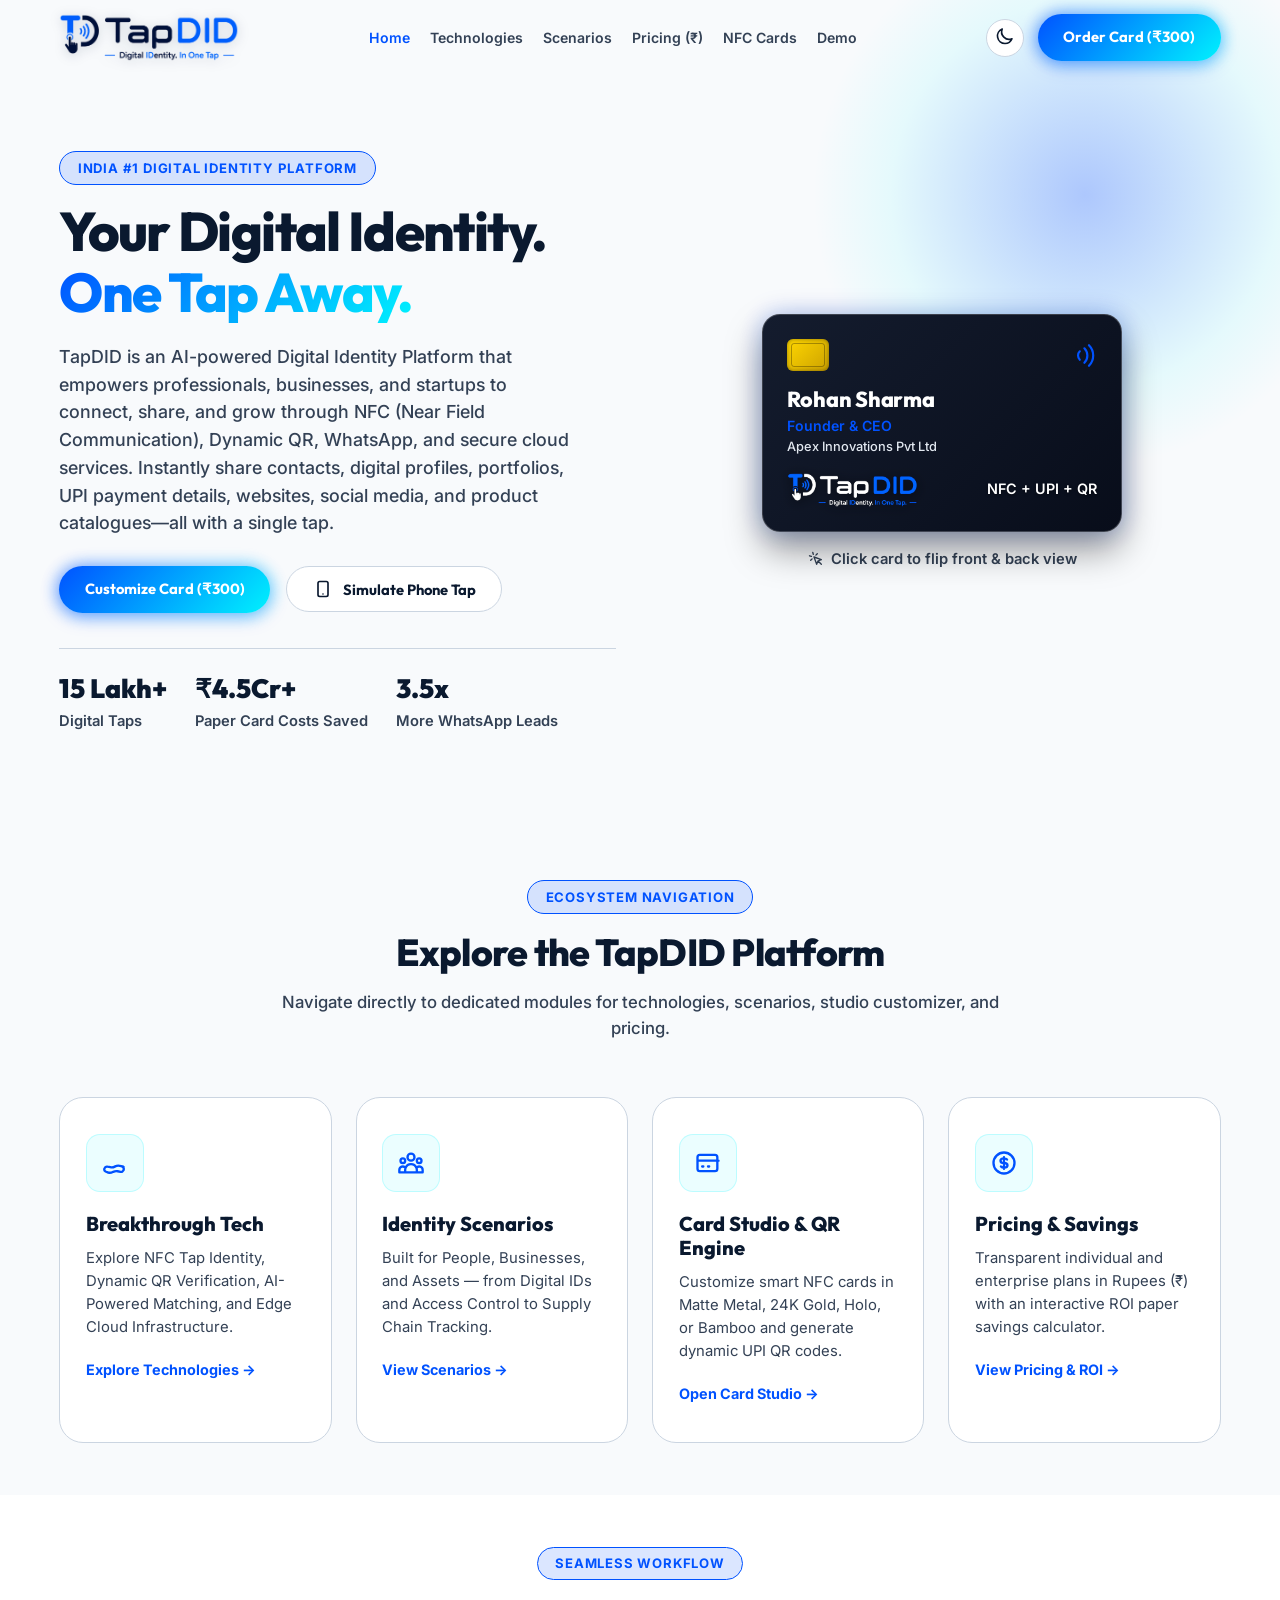
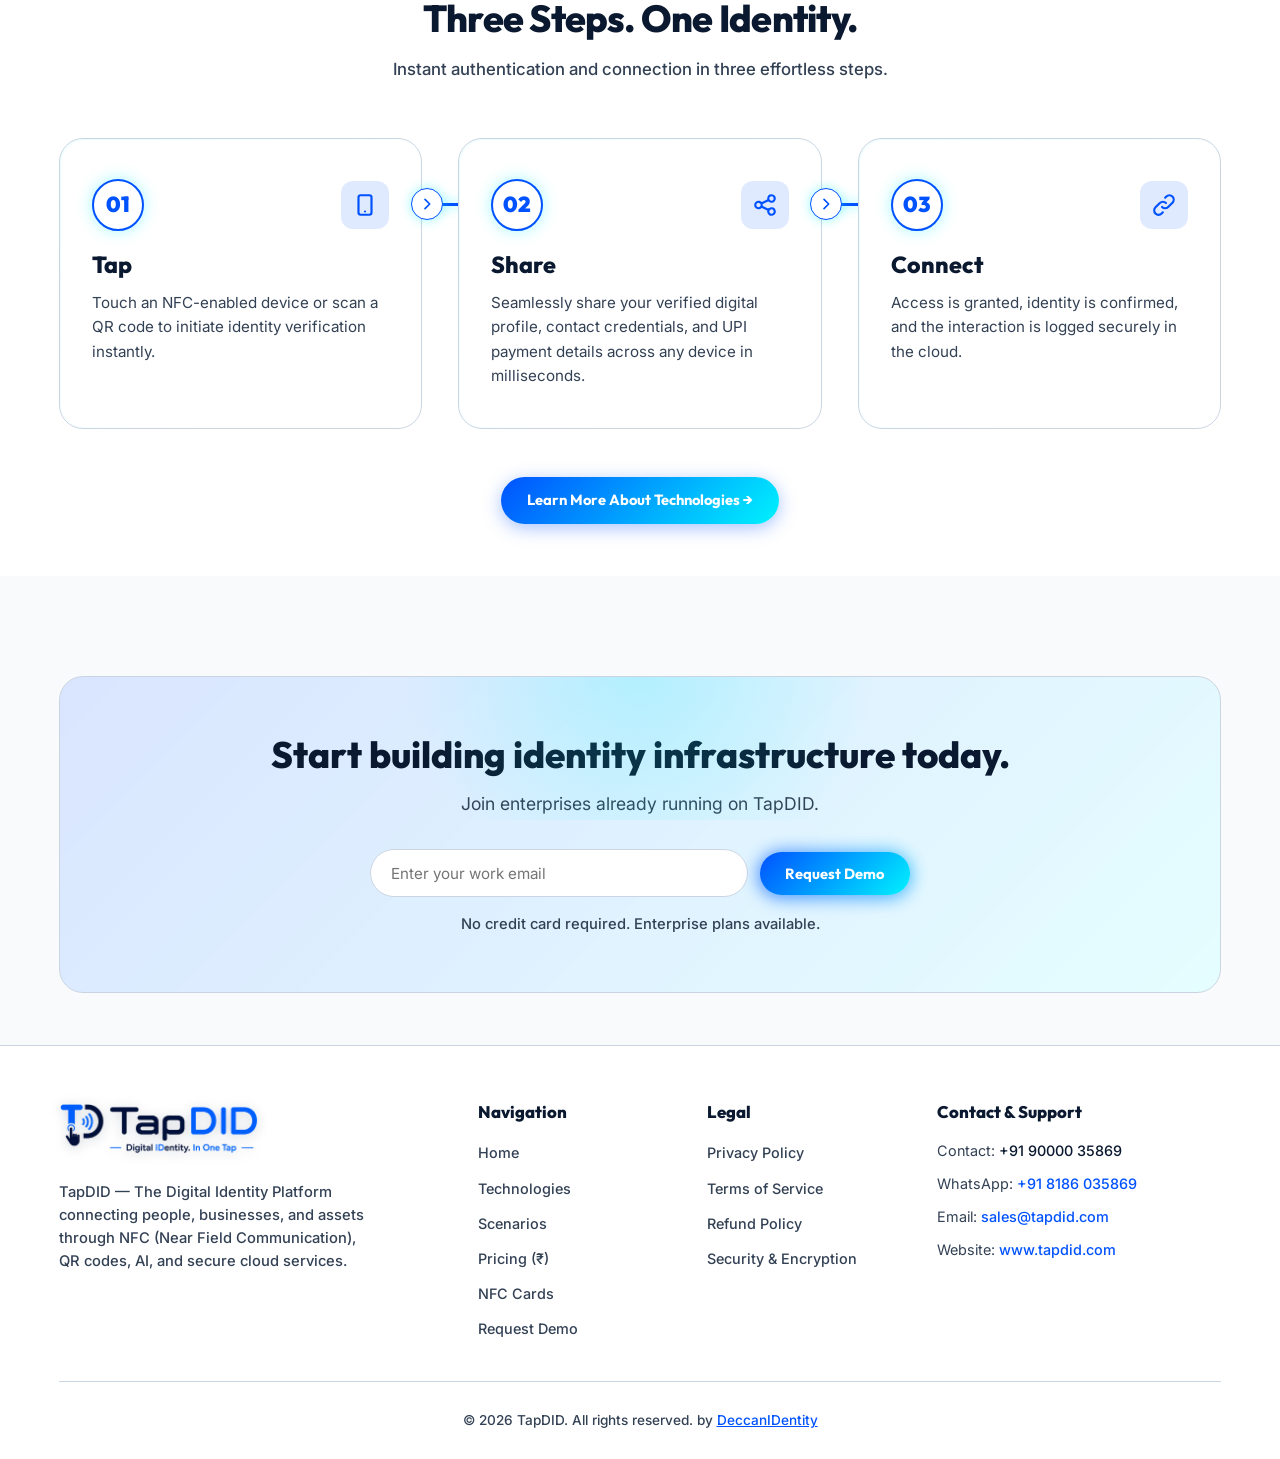
==== index.html @ 7b3f063a "Live Rewrie: redesign logo, add legal policy pages and update footer navigation links" ====
<!DOCTYPE html>
<html lang="en">

<head>
  <script>
    (function () {
      var saved = localStorage.getItem('tapdid_theme') || 'light';
      document.documentElement.setAttribute('data-theme', saved);
    })();
  </script>
  <meta charset="UTF-8">
  <meta name="viewport" content="width=device-width, initial-scale=1.0">
  <title>TapDID — Digital Identity & Smart NFC Platform</title>
  <meta name="description"
    content="TapDID is the leading Digital Identity Platform. Connect people, businesses, and assets with a single tap using NFC, Dynamic QR, AI, and Cloud technology.">
  <meta name="keywords"
    content="TapDID, NFC Business Card, Digital Visiting Card, Dynamic QR Code, WhatsApp Profile, UPI Payment QR, Smart Visiting Card">

  <!-- Open Graph / Social Media -->
  <meta property="og:type" content="website">
  <meta property="og:title" content="TapDID — Digital Identity Platform">
  <meta property="og:description"
    content="Leading NFC Smart Card & Digital Identity Platform. Share contacts, WhatsApp, and UPI with a single tap.">
  <meta property="og:url" content="https://tapdidcom.github.io/">
  <meta property="og:image" content="assets/logo_nobg.png">

  <!-- Favicon -->
  <link rel="icon" type="image/svg+xml" href="assets/favicon.ico">

  <!-- Fonts -->
  <link rel="preconnect" href="https://fonts.googleapis.com">
  <link rel="preconnect" href="https://fonts.gstatic.com" crossorigin>
  <link
    href="https://fonts.googleapis.com/css2?family=Inter:wght@400;500;600;700;800&family=Outfit:wght@500;600;700;800;900&display=swap"
    rel="stylesheet">

  <!-- Styles -->
  <link rel="stylesheet" href="styles.css">
</head>

<body>

  <!-- Header Navigation -->
  <header class="header">
    <div class="container nav-container">
      <a href="index.html" class="logo-link">
        <img id="mainLogo" src="assets/logo_h_nobg.png" alt="TapDID Logo" class="logo-img">
      </a>

      <nav>
        <ul class="nav-links">
          <li><a href="index.html" class="nav-link active">Home</a></li>
          <li><a href="technologies.html" class="nav-link">Technologies</a></li>
          <li><a href="scenarios.html" class="nav-link">Scenarios</a></li>
          <li><a href="pricing.html" class="nav-link">Pricing (₹)</a></li>
          <li><a href="card-studio.html" class="nav-link">NFC Cards</a></li>
          <li><a href="demo.html" class="nav-link">Demo</a></li>
          <li class="mobile-cta-item">
            <a href="card-studio.html#customizer" class="btn btn-primary btn-glow mobile-nav-cta">Order Card (₹300)</a>
          </li>
        </ul>
      </nav>

      <div class="nav-actions">
        <button id="themeToggle" class="theme-toggle-btn" aria-label="Toggle Light/Dark Theme">
          <span id="themeIcon">
            <svg width="20" height="20" fill="none" stroke="currentColor" viewBox="0 0 24 24">
              <path stroke-linecap="round" stroke-linejoin="round" stroke-width="2"
                d="M12 3v1m0 16v1m9-9h-1M4 12H3m15.364 6.364l-.707-.707M6.343 6.343l-.707-.707m12.728 0l-.707.707M6.343 17.657l-.707.707M16 12a4 4 0 11-8 0 4 4 0 018 0z" />
            </svg>
          </span>
        </button>
        <a href="card-studio.html#customizer" class="btn btn-primary btn-glow desktop-only-btn">Order Card (₹300)</a>
        <button class="mobile-nav-toggle" aria-label="Open Navigation Menu">☰</button>
      </div>
    </div>
  </header>

  <!-- Hero Section -->
  <section class="hero">
    <div class="hero-bg-glow"></div>
    <div class="container hero-grid">

      <div class="hero-content">
        <div class="badge">
          INDIA #1 Digital Identity Platform
        </div>
        <h1>Your Digital Identity. <span class="text-gradient">One Tap Away.</span></h1>
        <p>TapDID is an AI-powered Digital Identity Platform that empowers professionals, businesses, and startups to
          connect, share, and grow through NFC (Near Field Communication), Dynamic QR, WhatsApp, and secure cloud
          services. Instantly share contacts, digital profiles, portfolios, UPI payment details, websites, social media,
          and product catalogues—all with a single tap.</p>

        <div class="hero-cta-group">
          <a href="card-studio.html#customizer" class="btn btn-primary btn-glow">Customize Card (₹300)</a>
          <button id="simulateTapBtn" class="btn btn-secondary">
            <svg width="20" height="20" fill="none" stroke="currentColor" viewBox="0 0 24 24">
              <path stroke-linecap="round" stroke-linejoin="round" stroke-width="2"
                d="M12 18h.01M8 21h8a2 2 0 002-2V5a2 2 0 00-2-2H8a2 2 0 00-2 2v14a2 2 0 002 2z" />
            </svg>
            Simulate Phone Tap
          </button>
        </div>

        <div class="hero-metrics">
          <div class="metric-item">
            <span class="metric-value">15 Lakh+</span>
            <span class="metric-label">Digital Taps</span>
          </div>
          <div class="metric-item">
            <span class="metric-value">₹4.5Cr+</span>
            <span class="metric-label">Paper Card Costs Saved</span>
          </div>
          <div class="metric-item">
            <span class="metric-value">3.5x</span>
            <span class="metric-label">More WhatsApp Leads</span>
          </div>
        </div>
      </div>

      <!-- 3D Interactive Card Showcase -->
      <div class="card-preview-wrapper">
        <div id="nfcCard3D" class="nfc-card-3d" data-material="matte-black">

          <!-- Front Face -->
          <div class="card-face card-face-front">
            <div class="card-header-line">
              <div class="card-chip"></div>
              <div style="display: flex; align-items: center; gap: 0.5rem;">
                <svg class="nfc-wave-icon" fill="none" stroke="currentColor" viewBox="0 0 24 24">
                  <path stroke-linecap="round" stroke-linejoin="round" stroke-width="2"
                    d="M8.111 16.404a5.5 5.5 0 010-7.778M12.354 19.192a9.5 9.5 0 000-13.384M16.596 21.979a13.5 13.5 0 000-18.958" />
                </svg>
              </div>
            </div>

            <div class="card-user-details">
              <h3 id="cardName">Rohan Sharma</h3>
              <p id="cardRole">Founder &amp; CEO</p>
              <span id="cardCompany" class="card-company">Apex Innovations Pvt Ltd</span>
            </div>

            <div class="card-footer-line">
              <img src="assets/logo_h_dark.png" alt="TapDID Logo" class="card-brand-logo" style="height: 34px;">
              <span style="font-size: 0.9rem; font-weight: 600; color: #ffffff;">NFC + UPI + QR</span>
            </div>
          </div>

          <!-- Back Face -->
          <div class="card-face card-face-back">
            <div style="background: #fff; padding: 0.5rem; border-radius: 12px; display: inline-block;">
              <img src="https://api.qrserver.com/v1/create-qr-code/?size=200x200&data=https://www.tapdid.com" alt="TapDID QR Code" class="card-back-qr-img" style="width: 100px; height: 100px; display: block; border-radius: 6px;">
            </div>
            <p style="margin-top: 0.6rem; font-size: 0.88rem; font-weight: 500; color: #ffffff;">Scan QR to open www.tapdid.com</p>
          </div>

        </div>
        <p class="card-hint">
          <svg width="16" height="16" fill="none" stroke="currentColor" viewBox="0 0 24 24">
            <path stroke-linecap="round" stroke-linejoin="round" stroke-width="2"
              d="M15 15l-2 5L9 9l11 4-5 2zm0 0l5 5M7.188 2.239l.777 2.897M5.136 7.965l-2.898-.777M13.95 4.05l-2.122 2.122m-5.657 5.656l-2.12 2.122" />
          </svg>
          Click card to flip front &amp; back view
        </p>
      </div>

    </div>
  </section>

  <!-- Platform Ecosystem Gateways Section -->
  <section class="section">
    <div class="container">
      <div class="section-header">
        <div class="badge">Ecosystem Navigation</div>
        <h2 class="section-title">Explore the TapDID Platform</h2>
        <p class="section-subtitle">Navigate directly to dedicated modules for technologies, scenarios, studio
          customizer, and pricing.</p>
      </div>

      <div class="tech-grid-4">
        <!-- Portal 1: Technologies -->
        <a href="technologies.html" class="tech-card" style="text-decoration: none;">
          <div class="tech-icon-wrapper">
            <svg width="28" height="28" fill="none" stroke="currentColor" viewBox="0 0 24 24">
              <path stroke-linecap="round" stroke-linejoin="round" stroke-width="2"
                d="M19.428 15.428a2 2 0 00-1.022-.547l-2.387-.477a6 6 0 00-3.86.517l-.318.158a6 6 0 01-3.86.517L5.596 15.12a2 2 0 00-1.768.451l-.47.47a2 2 0 00.547 3.257l2.387.955a6 6 0 003.86-.517l.318-.158a6 6 0 013.86-.517l2.387.477a2 2 0 001.768-.451l.47-.47a2 2 0 00-.547-3.257z" />
            </svg>
          </div>
          <h3>Breakthrough Tech</h3>
          <p>Explore NFC Tap Identity, Dynamic QR Verification, AI-Powered Matching, and Edge Cloud Infrastructure.</p>
          <span
            style="margin-top: 1.25rem; color: var(--accent-cyan); font-weight: 700; font-size: 0.9rem; display: flex; align-items: center; gap: 0.3rem;">
            Explore Technologies &rarr;
          </span>
        </a>

        <!-- Portal 2: Scenarios -->
        <a href="scenarios.html" class="tech-card" style="text-decoration: none;">
          <div class="tech-icon-wrapper">
            <svg width="28" height="28" fill="none" stroke="currentColor" viewBox="0 0 24 24">
              <path stroke-linecap="round" stroke-linejoin="round" stroke-width="2"
                d="M17 20h5v-2a3 3 0 00-5.356-1.857M17 20H7m10 0v-2c0-.656-.126-1.283-.356-1.857M7 20H2v-2a3 3 0 015.356-1.857M7 20v-2c0-.656.126-1.283.356-1.857m0 0a5.002 5.002 0 019.288 0M15 7a3 3 0 11-6 0 3 3 0 016 0zm6 3a2 2 0 11-4 0 2 2 0 014 0zM7 10a2 2 0 11-4 0 2 2 0 014 0z" />
            </svg>
          </div>
          <h3>Identity Scenarios</h3>
          <p>Built for People, Businesses, and Assets — from Digital IDs and Access Control to Supply Chain Tracking.
          </p>
          <span
            style="margin-top: 1.25rem; color: var(--accent-cyan); font-weight: 700; font-size: 0.9rem; display: flex; align-items: center; gap: 0.3rem;">
            View Scenarios &rarr;
          </span>
        </a>

        <!-- Portal 3: Card Studio & QR -->
        <a href="card-studio.html" class="tech-card" style="text-decoration: none;">
          <div class="tech-icon-wrapper">
            <svg width="28" height="28" fill="none" stroke="currentColor" viewBox="0 0 24 24">
              <path stroke-linecap="round" stroke-linejoin="round" stroke-width="2"
                d="M3 10h18M7 15h1m4 0h1m-7 4h12a2 2 0 002-2V7a2 2 0 00-2-2H5a2 2 0 00-2 2v10a2 2 0 002 2z" />
            </svg>
          </div>
          <h3>Card Studio &amp; QR Engine</h3>
          <p>Customize smart NFC cards in Matte Metal, 24K Gold, Holo, or Bamboo and generate dynamic UPI QR codes.</p>
          <span
            style="margin-top: 1.25rem; color: var(--accent-cyan); font-weight: 700; font-size: 0.9rem; display: flex; align-items: center; gap: 0.3rem;">
            Open Card Studio &rarr;
          </span>
        </a>

        <!-- Portal 4: Pricing & Savings -->
        <a href="pricing.html" class="tech-card" style="text-decoration: none;">
          <div class="tech-icon-wrapper">
            <svg width="28" height="28" fill="none" stroke="currentColor" viewBox="0 0 24 24">
              <path stroke-linecap="round" stroke-linejoin="round" stroke-width="2"
                d="M12 8c-1.657 0-3 .895-3 2s1.343 2 3 2 3 .895 3 2-1.343 2-3 2m0-8c1.11 0 2.08.402 2.599 1M12 8V7m0 1v8m0 0v1m0-1c-1.11 0-2.08-.402-2.599-1M21 12a9 9 0 11-18 0 9 9 0 0118 0z" />
            </svg>
          </div>
          <h3>Pricing &amp; Savings</h3>
          <p>Transparent individual and enterprise plans in Rupees (₹) with an interactive ROI paper savings calculator.
          </p>
          <span
            style="margin-top: 1.25rem; color: var(--accent-cyan); font-weight: 700; font-size: 0.9rem; display: flex; align-items: center; gap: 0.3rem;">
            View Pricing &amp; ROI &rarr;
          </span>
        </a>
      </div>
  </section>

  <!-- Three Steps Workflow Overview -->
  <section class="section" style="background: var(--bg-secondary);">
    <div class="container">
      <div class="section-header">
        <div class="badge">Seamless Workflow</div>
        <h2 class="section-title">Three Steps. One Identity.</h2>
        <p class="section-subtitle">Instant authentication and connection in three effortless steps.</p>
      </div>

      <div class="steps-3-container">
        <div class="steps-3-grid">

          <!-- Step 1: Tap -->
          <div class="step-card">
            <div class="step-header-flex">
              <div class="step-badge">01</div>
              <div class="step-icon-glow">
                <svg width="26" height="26" fill="none" stroke="currentColor" viewBox="0 0 24 24">
                  <path stroke-linecap="round" stroke-linejoin="round" stroke-width="2"
                    d="M12 18h.01M8 21h8a2 2 0 002-2V5a2 2 0 00-2-2H8a2 2 0 00-2 2v14a2 2 0 002 2z" />
                </svg>
              </div>
            </div>
            <h3>Tap</h3>
            <p>Touch an NFC-enabled device or scan a QR code to initiate identity verification instantly.</p>
            <div class="step-arrow-connector">
              <svg width="16" height="16" fill="none" stroke="currentColor" viewBox="0 0 24 24">
                <path stroke-linecap="round" stroke-linejoin="round" stroke-width="2.5" d="M9 5l7 7-7 7" />
              </svg>
            </div>
          </div>

          <!-- Step 2: Share -->
          <div class="step-card">
            <div class="step-header-flex">
              <div class="step-badge">02</div>
              <div class="step-icon-glow">
                <svg width="26" height="26" fill="none" stroke="currentColor" viewBox="0 0 24 24">
                  <path stroke-linecap="round" stroke-linejoin="round" stroke-width="2"
                    d="M8.684 13.342C8.886 12.938 9 12.482 9 12c0-.482-.114-.938-.316-1.342m0 2.684a3 3 0 110-2.684m0 2.684l6.632 3.316m-6.632-6l6.632-3.316m0 0a3 3 0 105.367-2.684 3 3 0 00-5.367 2.684zm0 9.316a3 3 0 105.368 2.684 3 3 0 00-5.368-2.684z" />
                </svg>
              </div>
            </div>
            <h3>Share</h3>
            <p>Seamlessly share your verified digital profile, contact credentials, and UPI payment details across any
              device in milliseconds.</p>
            <div class="step-arrow-connector">
              <svg width="16" height="16" fill="none" stroke="currentColor" viewBox="0 0 24 24">
                <path stroke-linecap="round" stroke-linejoin="round" stroke-width="2.5" d="M9 5l7 7-7 7" />
              </svg>
            </div>
          </div>

          <!-- Step 3: Connect -->
          <div class="step-card">
            <div class="step-header-flex">
              <div class="step-badge">03</div>
              <div class="step-icon-glow">
                <svg width="26" height="26" fill="none" stroke="currentColor" viewBox="0 0 24 24">
                  <path stroke-linecap="round" stroke-linejoin="round" stroke-width="2"
                    d="M13.828 10.172a4 4 0 00-5.656 0l-4 4a4 4 0 105.656 5.656l1.102-1.101m-.758-4.899a4 4 0 005.656 0l4-4a4 4 0 00-5.656-5.656l-1.1 1.1" />
                </svg>
              </div>
            </div>
            <h3>Connect</h3>
            <p>Access is granted, identity is confirmed, and the interaction is logged securely in the cloud.</p>
          </div>

        </div>
      </div>

      <div style="text-align: center; margin-top: 3rem;">
        <a href="technologies.html" class="btn btn-primary btn-glow">Learn More About Technologies &rarr;</a>
      </div>
    </div>
  </section>

  <!-- Enterprise Demo Banner Section -->
  <section class="section">
    <div class="container">
      <div class="cta-demo-banner">
        <h2>Start building identity infrastructure today.</h2>
        <p class="cta-subtitle">Join enterprises already running on TapDID.</p>

        <form class="demo-form"
          onsubmit="event.preventDefault(); alert('Thank you! Your enterprise demo request has been submitted successfully.');">
          <input type="email" class="demo-input" placeholder="Enter your work email" required />
          <button type="submit" class="btn btn-primary btn-glow">Request Demo</button>
        </form>

        <p class="demo-subtext">No credit card required. Enterprise plans available.</p>
      </div>
    </div>
  </section>

  <!-- Tap Simulation Modal -->
  <div id="tapOverlay" class="tap-animation-overlay">
    <div class="tap-modal-content">
      <div class="ripple-circle">
        <svg fill="none" stroke="currentColor" viewBox="0 0 24 24">
          <path stroke-linecap="round" stroke-linejoin="round" stroke-width="2"
            d="M12 18h.01M8 21h8a2 2 0 002-2V5a2 2 0 00-2-2H8a2 2 0 00-2 2v14a2 2 0 002 2z" />
        </svg>
      </div>
      <h3 style="font-size: 1.5rem; margin-bottom: 0.5rem;">NFC Tap Detected!</h3>
      <p style="color: var(--text-muted); font-size: 0.9rem; margin-bottom: 1.5rem;">Simulated Phone Contact &amp;
        WhatsApp Exchange signal active.</p>
      <button id="closeTapModal" class="btn btn-primary btn-glow">Close Simulation</button>
    </div>
  </div>

  <!-- Footer -->
  <footer class="footer">
    <div class="container">
      <div class="footer-grid">
        <div class="footer-brand">
          <a href="index.html" class="footer-logo-link">
            <img id="footerLogo" src="assets/logo_h_nobg.png" alt="TapDID Logo" class="footer-logo-img">
          </a>
          <p>TapDID — The Digital Identity Platform connecting people, businesses, and assets through NFC (Near Field
            Communication), QR codes, AI, and secure cloud services.</p>
        </div>

        <div class="footer-column">
          <h4>Navigation</h4>
          <ul class="footer-links">
            <li><a href="index.html">Home</a></li>
            <li><a href="technologies.html">Technologies</a></li>
            <li><a href="scenarios.html">Scenarios</a></li>
            <li><a href="pricing.html">Pricing (₹)</a></li>
            <li><a href="card-studio.html">NFC Cards</a></li>
            <li><a href="demo.html">Request Demo</a></li>
          </ul>
        </div>

        <div class="footer-column">
          <h4>Legal</h4>
          <ul class="footer-links">
            <li><a href="privacy-policy.html">Privacy Policy</a></li>
            <li><a href="terms-of-service.html">Terms of Service</a></li>
            <li><a href="refund-policy.html">Refund Policy</a></li>
            <li><a href="security-and-encryption.html">Security &amp; Encryption</a></li>
          </ul>
        </div>

        <div class="footer-column">
          <h4>Contact &amp; Support</h4>
          <ul class="footer-links">
            <li style="color: var(--text-muted); font-size: 0.9rem;">Contact: <a href="tel:+919000035869"
                style="color: var(--text-main);">+91 90000 35869</a></li>
            <li style="color: var(--text-muted); font-size: 0.9rem;">WhatsApp: <a href="https://wa.me/918186035869"
                target="_blank" rel="noopener noreferrer" style="color: var(--accent-mint);">+91 8186 035869</a></li>
            <li style="color: var(--text-muted); font-size: 0.9rem;">Email: <a href="mailto:sales@tapdid.com"
                style="color: var(--accent-cyan);">sales@tapdid.com</a></li>
            <li style="color: var(--text-muted); font-size: 0.9rem;">Website: <a href="https://www.tapdid.com"
                target="_blank" rel="noopener noreferrer" style="color: var(--brand-blue);">www.tapdid.com</a></li>
          </ul>
        </div>
      </div>

      <div class="footer-bottom">
        <p>&copy; 2026 TapDID. All rights reserved. by <a href="https://www.deccanidentity.com" target="_blank"
            rel="noopener noreferrer" style="color: var(--accent-cyan); text-decoration: underline;">DeccanIDentity</a>
        </p>
      </div>
    </div>
  </footer>

  <!-- Scripts -->
  <script src="app.js"></script>
</body>

</html>
---- styles.css ----
@import url('https://fonts.googleapis.com/css2?family=Inter:wght@400;500;600;700;800&family=Outfit:wght@500;600;700;800;900&display=swap');

/* ==========================================================================
   TapDID - Optimized Brand System (Compact Header & Clean Spacing)
   ========================================================================== */

:root,
[data-theme="light"] {
  /* Signature Brand Colors */
  --brand-blue: #0052ff;
  --brand-cyan: #00f2fe;
  --accent-gradient: linear-gradient(135deg, var(--brand-blue) 0%, var(--brand-cyan) 100%);
  --accent-gradient-glow: linear-gradient(135deg, rgba(0, 82, 255, 0.25) 0%, rgba(0, 242, 254, 0.25) 100%);

  /* Light Theme (Default) */
  --bg-primary: #f8fafc;
  --bg-secondary: #ffffff;
  --bg-card: #ffffff;
  --bg-card-hover: #f1f5f9;
  --bg-glass: rgba(255, 255, 255, 0.94);

  --text-main: #0a192f;
  --text-muted: #334155;
  --text-light: #0f172a;

  --accent-blue: #0052ff;
  --accent-cyan: #0052ff;
  --accent-mint: #0052ff;

  --border-color: #cbd5e1;
  --border-hover: #0052ff;

  --shadow-sm: 0 4px 6px -1px rgba(0, 0, 0, 0.06);
  --shadow-md: 0 10px 25px -5px rgba(0, 0, 0, 0.12);
  --shadow-glow: 0 0 30px rgba(0, 82, 255, 0.2);

  --font-heading: 'Outfit', -apple-system, BlinkMacSystemFont, sans-serif;
  --font-body: 'Inter', -apple-system, BlinkMacSystemFont, sans-serif;

  --radius-sm: 10px;
  --radius-md: 18px;
  --radius-lg: 24px;
  --radius-full: 9999px;

  --transition-fast: 0.2s cubic-bezier(0.4, 0, 0.2, 1);
  --transition-normal: 0.35s cubic-bezier(0.4, 0, 0.2, 1);
}

[data-theme="dark"] {
  /* Dark Theme */
  --bg-primary: #060b19;
  --bg-secondary: #0a1224;
  --bg-card: #0f172a;
  --bg-card-hover: #1e293b;
  --bg-glass: rgba(15, 23, 42, 0.92);

  --text-main: #ffffff;
  --text-muted: #e2e8f0;
  --text-light: #f1f5f9;

  --accent-blue: var(--brand-blue);
  --accent-cyan: var(--brand-cyan);
  --accent-mint: var(--brand-cyan);

  --border-color: #1e293b;
  --border-hover: var(--brand-cyan);

  --shadow-sm: 0 4px 6px -1px rgba(0, 0, 0, 0.4);
  --shadow-md: 0 10px 25px -5px rgba(0, 0, 0, 0.6);
  --shadow-glow: 0 0 30px rgba(0, 82, 255, 0.35);
}

/* Base & Reset */
*,
*::before,
*::after {
  box-sizing: border-box;
  margin: 0;
  padding: 0;
}

html {
  scroll-behavior: smooth;
  font-size: 16px;
  -webkit-font-smoothing: antialiased;
  -moz-osx-font-smoothing: grayscale;
  text-rendering: optimizeLegibility;
  max-width: 100vw;
  overflow-x: hidden;
}

/* Disable transitions on initial page load to eliminate page shading & blinking */
html.preload *,
html.preload *::before,
html.preload *::after {
  -webkit-transition: none !important;
  -moz-transition: none !important;
  -ms-transition: none !important;
  -o-transition: none !important;
  transition: none !important;
}

body {
  background-color: var(--bg-primary);
  color: var(--text-main);
  font-family: var(--font-body);
  line-height: 1.55;
  max-width: 100vw;
  overflow-x: hidden;
  transition: background-color var(--transition-normal), color var(--transition-normal);
}

/* Typography */
h1,
h2,
h3,
h4,
h5,
h6 {
  font-family: var(--font-heading);
  color: var(--text-main);
  line-height: 1.22;
  font-weight: 800;
}

.text-gradient {
  background: var(--accent-gradient);
  -webkit-background-clip: text;
  background-clip: text;
  -webkit-text-fill-color: transparent;
  display: inline-block;
}

/* Layout Utilities */
.container {
  width: 92%;
  max-width: 1240px;
  margin: 0 auto;
  padding: 0 0.5rem;
}

.section {
  padding: 3.25rem 0;
  position: relative;
}

.section-header {
  text-align: center;
  max-width: 720px;
  margin: 0 auto 3.5rem auto;
}

.badge {
  display: inline-flex;
  align-items: center;
  gap: 0.4rem;
  padding: 0.35rem 1.1rem;
  border-radius: var(--radius-full);
  background: rgba(0, 82, 255, 0.14);
  border: 1px solid var(--accent-cyan);
  color: var(--accent-cyan);
  font-size: 0.82rem;
  font-weight: 700;
  text-transform: uppercase;
  letter-spacing: 0.8px;
  margin-bottom: 1rem;
}

.badge svg {
  width: 15px;
  height: 15px;
}

.section-title {
  font-size: 2.35rem;
  letter-spacing: -0.02em;
  margin-bottom: 0.85rem;
  color: var(--text-main);
}

.section-subtitle {
  color: var(--text-muted);
  font-size: 1.05rem;
  font-weight: 500;
}

/* Buttons */
.btn {
  display: inline-flex;
  align-items: center;
  justify-content: center;
  gap: 0.6rem;
  padding: 0.75rem 1.6rem;
  border-radius: var(--radius-full);
  font-family: var(--font-heading);
  font-weight: 700;
  font-size: 0.92rem;
  cursor: pointer;
  transition: all var(--transition-fast);
  text-decoration: none;
  border: none;
  outline: none;
  white-space: nowrap;
}

.btn-primary {
  background: var(--accent-gradient);
  color: #ffffff !important;
  box-shadow: 0 4px 18px rgba(0, 82, 255, 0.35);
}

.btn-primary:hover {
  transform: translateY(-2px);
  box-shadow: 0 6px 25px rgba(0, 242, 254, 0.55);
}

.btn-secondary {
  background: var(--bg-card);
  color: var(--text-main);
  border: 1px solid var(--border-color);
  backdrop-filter: blur(10px);
}

.btn-secondary:hover {
  background: var(--bg-card-hover);
  border-color: var(--border-hover);
  transform: translateY(-2px);
}

.btn-whatsapp {
  background: linear-gradient(135deg, #25D366 0%, #128C7E 100%) !important;
  color: #ffffff !important;
  border: 1px solid #25D366 !important;
  box-shadow: 0 4px 18px rgba(37, 211, 102, 0.4) !important;
  text-shadow: 0 1px 2px rgba(0, 0, 0, 0.2);
}

.btn-whatsapp:hover {
  background: linear-gradient(135deg, #20bd5a 0%, #0e786c 100%) !important;
  box-shadow: 0 6px 25px rgba(37, 211, 102, 0.65) !important;
  transform: translateY(-2px);
  color: #ffffff !important;
}

.btn-glow {
  position: relative;
}

.btn-glow::after {
  content: '';
  position: absolute;
  inset: -2px;
  background: var(--accent-gradient);
  border-radius: var(--radius-full);
  z-index: -1;
  filter: blur(8px);
  opacity: 0.45;
  transition: opacity var(--transition-fast);
}

.btn-glow:hover::after {
  opacity: 1;
}

/* Header & Nav */
.header {
  position: fixed;
  top: 0;
  left: 0;
  right: 0;
  z-index: 1000;
  padding: 0.85rem 0;
  transition: all var(--transition-normal);
}

.header.scrolled {
  background: var(--bg-glass);
  backdrop-filter: blur(18px);
  border-bottom: 1px solid var(--border-color);
  border-radius: 0 0 20px 20px;
  box-shadow: var(--shadow-md);
  padding: 0.65rem 0;
}

.nav-container {
  display: flex;
  align-items: center;
  justify-content: space-between;
  gap: 1.5rem;
  position: relative;
}

.logo-link {
  display: inline-flex;
  align-items: center;
  gap: 0.5rem;
  text-decoration: none;
  flex-shrink: 0;
  padding: 0;
  background: transparent !important;
  border: none !important;
  box-shadow: none !important;
  backdrop-filter: none !important;
  transition: transform var(--transition-fast), filter var(--transition-fast);
}

.logo-link:hover {
  transform: translateY(-1px) scale(1.02);
  background: transparent !important;
  border: none !important;
  box-shadow: none !important;
}

.logo-img {
  height: 48px;
  max-height: 52px;
  width: auto;
  max-width: 180px;
  object-fit: contain;
  display: block;
  background: transparent;
  filter: drop-shadow(0 2px 8px rgba(0, 82, 255, 0.4));
  transition: transform var(--transition-fast), filter var(--transition-fast);
}

[data-theme="dark"] #mainLogo,
[data-theme="dark"] #footerLogo {
  content: url('assets/logo_h_dark.png');
}

[data-theme="light"] #mainLogo,
[data-theme="light"] #footerLogo {
  content: url('assets/logo_h_nobg.png');
}

[data-theme="light"] .logo-img {
  filter: drop-shadow(0 2px 6px rgba(0, 18, 51, 0.18));
}

.logo-img:hover {
  transform: scale(1.02);
  filter: drop-shadow(0 4px 14px rgba(0, 242, 254, 0.55));
}

.nav-links {
  display: flex;
  align-items: center;
  gap: 1.25rem;
  list-style: none;
  margin: 0;
  padding: 0;
}

.nav-link {
  color: var(--text-muted);
  text-decoration: none;
  font-weight: 600;
  font-size: 0.88rem;
  white-space: nowrap;
  transition: color var(--transition-fast);
}

.nav-link:hover,
.nav-link.active {
  color: var(--accent-cyan);
}

.nav-actions {
  display: flex;
  align-items: center;
  gap: 0.85rem;
  flex-shrink: 0;
}

.theme-toggle-btn {
  background: var(--bg-card);
  border: 1px solid var(--border-color);
  color: var(--text-main);
  width: 38px;
  height: 38px;
  border-radius: 50%;
  display: flex;
  align-items: center;
  justify-content: center;
  cursor: pointer;
  transition: all var(--transition-fast);
}

.theme-toggle-btn:hover {
  border-color: var(--accent-cyan);
  color: var(--accent-cyan);
}

.mobile-nav-toggle {
  display: none;
  background: var(--bg-card);
  border: 1px solid var(--border-color);
  color: var(--text-main);
  width: 40px;
  height: 40px;
  border-radius: var(--radius-sm);
  align-items: center;
  justify-content: center;
  font-size: 1.25rem;
  font-weight: 700;
  cursor: pointer;
  transition: all var(--transition-fast);
  line-height: 1;
  user-select: none;
}

.mobile-nav-toggle:hover,
.mobile-nav-toggle.active {
  border-color: var(--accent-cyan);
  color: var(--accent-cyan);
  background: var(--bg-card-hover);
  box-shadow: 0 0 12px rgba(0, 242, 254, 0.25);
  transform: scale(1.05);
}

.mobile-cta-item {
  display: none;
}

/* Hero Section */
.hero {
  min-height: 92vh;
  padding-top: 7.5rem;
  padding-bottom: 4rem;
  display: flex;
  align-items: center;
  position: relative;
  overflow: hidden;
}

.hero-bg-glow {
  position: absolute;
  width: 550px;
  height: 550px;
  border-radius: 50%;
  background: radial-gradient(circle, rgba(0, 82, 255, 0.3) 0%, rgba(0, 242, 254, 0.08) 50%, transparent 70%);
  top: -80px;
  right: -80px;
  pointer-events: none;
  z-index: 0;
}

.hero-grid {
  display: grid;
  grid-template-columns: 1fr 1fr;
  gap: 3rem;
  align-items: center;
  position: relative;
  z-index: 1;
}

.hero-content h1 {
  font-size: 3.4rem;
  line-height: 1.12;
  letter-spacing: -0.03em;
  margin-bottom: 1.25rem;
  color: var(--text-main);
}

.hero-content p {
  color: var(--text-muted);
  font-size: 1.12rem;
  font-weight: 500;
  margin-bottom: 1.8rem;
  max-width: 520px;
}

.hero-cta-group {
  display: flex;
  align-items: center;
  gap: 1rem;
  flex-wrap: wrap;
  margin-bottom: 2.2rem;
}

.hero-metrics {
  display: flex;
  align-items: center;
  gap: 1.75rem;
  padding-top: 1.25rem;
  border-top: 1px solid var(--border-color);
}

.metric-item {
  display: flex;
  flex-direction: column;
}

.metric-value {
  font-family: var(--font-heading);
  font-size: 1.65rem;
  font-weight: 900;
  color: var(--text-main);
}

.metric-label {
  font-size: 0.92rem;
  font-weight: 600;
  color: var(--text-muted);
}

/* 3D Interactive Card Preview Component */
.card-preview-wrapper {
  position: relative;
  perspective: 1000px;
  display: flex;
  flex-direction: column;
  align-items: center;
}

.nfc-card-3d {
  width: 360px;
  height: 218px;
  border-radius: 18px;
  position: relative;
  transform-style: preserve-3d;
  transition: transform 0.8s cubic-bezier(0.175, 0.885, 0.32, 1.275), box-shadow 0.3s;
  cursor: pointer;
  box-shadow: 0 18px 36px rgba(0, 0, 0, 0.4), 0 0 25px rgba(0, 82, 255, 0.28);
}

.nfc-card-3d.flipped {
  transform: rotateY(180deg);
}

.card-face {
  position: absolute;
  inset: 0;
  border-radius: 18px;
  backface-visibility: hidden;
  padding: 1.5rem;
  display: flex;
  flex-direction: column;
  justify-content: space-between;
  border: 1px solid rgba(255, 255, 255, 0.2);
  overflow: hidden;
}

/* Card Themes */
.nfc-card-3d[data-material="classic-pvc"] .card-face {
  background: linear-gradient(135deg, #0f2b5c 0%, #061533 100%);
  border-color: rgba(0, 82, 255, 0.4);
  color: #ffffff;
}

.nfc-card-3d[data-material="matte-black"] .card-face {
  background: linear-gradient(135deg, #141c2e 0%, #080d1a 100%);
  color: #ffffff;
}

.nfc-card-3d[data-material="gold"] .card-face {
  background: linear-gradient(135deg, #2b220d 0%, #0a0802 100%);
  border-color: rgba(255, 215, 0, 0.4);
  color: #ffffff;
}

.nfc-card-3d[data-material="holographic"] .card-face {
  background: linear-gradient(135deg, #092742 0%, #20053b 50%, #022930 100%);
  border-color: rgba(0, 242, 254, 0.5);
  color: #ffffff;
}

.nfc-card-3d[data-material="eco-bamboo"] .card-face {
  background: linear-gradient(135deg, #1f2b20 0%, #09120a 100%);
  border-color: rgba(0, 242, 254, 0.4);
  color: #ffffff;
}

.nfc-card-3d[data-material="digital-free"] .card-face {
  background: linear-gradient(135deg, #1e1b4b 0%, #060b19 100%);
  border-color: rgba(99, 102, 241, 0.6);
  color: #ffffff;
}

.nfc-card-3d[data-material="google-review"] .card-face {
  background: linear-gradient(135deg, #1a73e8 0%, #0d47a1 60%, #4285f4 100%);
  border-color: rgba(234, 67, 53, 0.6);
  color: #ffffff;
}

.nfc-card-3d[data-material="whatsapp-lead"] .card-face {
  background: linear-gradient(135deg, #075e54 0%, #128c7e 60%, #25d366 100%);
  border-color: rgba(37, 211, 102, 0.6);
  color: #ffffff;
}

.nfc-card-3d[data-material="merchant-upi"] .card-face {
  background: linear-gradient(135deg, #1b004b 0%, #360091 60%, #0052ff 100%);
  border-color: rgba(0, 82, 255, 0.6);
  color: #ffffff;
}

.card-face-front {
  z-index: 2;
}

.card-face-back {
  transform: rotateY(180deg);
  justify-content: center;
  align-items: center;
  text-align: center;
}

.card-face-back p {
  color: #ffffff !important;
  text-shadow: 0 1px 3px rgba(0, 0, 0, 0.5);
}

.card-header-line {
  display: flex;
  align-items: center;
  justify-content: space-between;
}

.card-chip {
  width: 42px;
  height: 32px;
  background: linear-gradient(135deg, #ffd700 0%, #cca100 100%);
  border-radius: 6px;
  position: relative;
  box-shadow: inset 0 0 4px rgba(0, 0, 0, 0.4);
}

.card-chip::after {
  content: '';
  position: absolute;
  inset: 4px;
  border: 1px solid rgba(0, 0, 0, 0.3);
  border-radius: 3px;
}

.nfc-wave-icon {
  width: 26px;
  height: 26px;
  color: var(--accent-cyan);
}

.card-user-details h3 {
  font-size: 1.35rem;
  margin-bottom: 0.15rem;
  letter-spacing: -0.01em;
  color: #ffffff !important;
  word-break: break-word;
  overflow-wrap: break-word;
}

.card-user-details p {
  color: var(--accent-cyan);
  font-size: 0.88rem;
  font-weight: 600;
  word-break: break-word;
  overflow-wrap: break-word;
}

.card-user-details .card-company {
  color: #e2e8f0;
  font-size: 0.8rem;
  font-weight: 500;
  display: block;
  word-break: break-word;
  overflow-wrap: break-word;
}

.card-footer-line {
  display: flex;
  align-items: center;
  justify-content: space-between;
}

.card-footer-line span {
  color: #ffffff !important;
  text-shadow: 0 1px 3px rgba(0, 0, 0, 0.5);
}

.card-brand-logo {
  height: 34px;
  max-height: 36px;
  width: auto;
  content: url('assets/logo_h_dark.png') !important;
  filter: drop-shadow(0 2px 6px rgba(0, 0, 0, 0.6)) brightness(1.1) !important;
}

.card-hint {
  margin-top: 1rem;
  font-size: 0.92rem;
  font-weight: 600;
  color: var(--text-muted);
  display: flex;
  align-items: center;
  gap: 0.4rem;
}

/* 5-Column Feature Icons Row matching Reference Sheet */
.features-icons-section {
  margin-bottom: 4rem;
}

.features-5-row {
  display: grid;
  grid-template-columns: repeat(5, 1fr);
  gap: 1rem;
  background: var(--bg-card);
  border: 1px solid var(--border-color);
  border-radius: var(--radius-lg);
  padding: 3rem 1.5rem;
  box-shadow: var(--shadow-md);
  position: relative;
}

.feature-pillar-card {
  display: flex;
  flex-direction: column;
  align-items: center;
  text-align: center;
  padding: 0.85rem 0.75rem;
  position: relative;
  transition: transform var(--transition-fast);
}

.feature-pillar-card:not(:last-child)::after {
  content: '';
  position: absolute;
  right: -0.5rem;
  top: 10%;
  height: 80%;
  width: 1px;
  background: var(--border-color);
}

.feature-pillar-card:hover {
  transform: translateY(-4px);
}

.feature-vector-icon {
  width: 72px;
  height: 72px;
  display: flex;
  align-items: center;
  justify-content: center;
  color: var(--accent-cyan);
  margin-bottom: 1.25rem;
}

.feature-pillar-card h3 {
  font-size: 1.12rem;
  font-weight: 800;
  letter-spacing: 0.5px;
  margin-bottom: 0.65rem;
  color: var(--text-main);
  text-transform: uppercase;
}

.feature-pillar-card p {
  color: var(--text-muted);
  font-size: 0.92rem;
  line-height: 1.45;
  font-weight: 500;
  max-width: 190px;
}

/* Breakthrough 4 Technologies Grid */
.tech-grid-4 {
  display: grid;
  grid-template-columns: repeat(4, 1fr);
  gap: 1.5rem;
  margin-top: 2.5rem;
}

.tech-card {
  background: var(--bg-card);
  border: 1px solid var(--border-color);
  border-radius: var(--radius-lg);
  padding: 2.25rem 1.6rem;
  transition: all var(--transition-normal);
  position: relative;
  overflow: hidden;
  display: flex;
  flex-direction: column;
}

.tech-card::before {
  content: '';
  position: absolute;
  top: 0;
  left: 0;
  right: 0;
  height: 3px;
  background: var(--accent-gradient);
  opacity: 0;
  transition: opacity var(--transition-fast);
}

.tech-card:hover {
  transform: translateY(-6px);
  border-color: var(--border-hover);
  box-shadow: var(--shadow-lg), 0 0 25px rgba(0, 242, 254, 0.18);
}

.tech-card:hover::before {
  opacity: 1;
}

.tech-icon-wrapper {
  width: 58px;
  height: 58px;
  border-radius: 14px;
  background: rgba(0, 242, 254, 0.08);
  border: 1px solid rgba(0, 242, 254, 0.2);
  display: flex;
  align-items: center;
  justify-content: center;
  color: var(--accent-cyan);
  margin-bottom: 1.25rem;
}

.tech-card h3 {
  font-size: 1.25rem;
  font-weight: 800;
  margin-bottom: 0.65rem;
  color: var(--text-main);
}

.tech-card p {
  color: var(--text-muted);
  font-size: 0.93rem;
  line-height: 1.55;
}

/* Three Steps Section */
/* Three Steps Connected Workflow Section */
.steps-3-container {
  position: relative;
  margin-top: 3rem;
}

.steps-3-grid {
  display: grid;
  grid-template-columns: repeat(3, 1fr);
  gap: 2.25rem;
  position: relative;
  z-index: 1;
}

/* Glowing Connecting Line across desktop steps */
.steps-3-grid::before {
  content: '';
  position: absolute;
  top: 65px;
  left: 12%;
  right: 12%;
  height: 3px;
  background: linear-gradient(90deg,
      var(--accent-cyan) 0%,
      var(--accent-blue) 50%,
      var(--accent-mint) 100%);
  z-index: 0;
  box-shadow: 0 0 12px rgba(0, 242, 254, 0.6);
}

.step-card {
  background: var(--bg-card);
  border: 1px solid var(--border-color);
  border-radius: var(--radius-lg);
  padding: 2.5rem 2rem;
  position: relative;
  z-index: 2;
  transition: all var(--transition-normal);
  display: flex;
  flex-direction: column;
  backdrop-filter: blur(16px);
}

.step-card::after {
  content: '';
  position: absolute;
  inset: 0;
  border-radius: var(--radius-lg);
  border: 1px solid transparent;
  background: linear-gradient(135deg, rgba(0, 242, 254, 0.25), transparent 70%) border-box;
  -webkit-mask: linear-gradient(#fff 0 0) padding-box, linear-gradient(#fff 0 0);
  mask: linear-gradient(#fff 0 0) padding-box, linear-gradient(#fff 0 0);
  -webkit-mask-composite: destination-out;
  mask-composite: exclude;
  opacity: 0.4;
  transition: opacity var(--transition-fast);
}

.step-card:hover {
  transform: translateY(-8px);
  border-color: var(--accent-cyan);
  box-shadow: 0 16px 36px rgba(0, 82, 255, 0.25), 0 0 20px rgba(0, 242, 254, 0.2);
}

.step-card:hover::after {
  opacity: 1;
}

.step-header-flex {
  display: flex;
  align-items: center;
  justify-content: space-between;
  margin-bottom: 1.25rem;
}

.step-badge {
  width: 52px;
  height: 52px;
  border-radius: 50%;
  background: var(--bg-secondary);
  border: 2px solid var(--accent-cyan);
  display: flex;
  align-items: center;
  justify-content: center;
  font-family: var(--font-heading);
  font-size: 1.35rem;
  font-weight: 900;
  color: var(--accent-cyan);
  box-shadow: 0 0 16px rgba(0, 242, 254, 0.35);
  position: relative;
  z-index: 3;
}

.step-icon-glow {
  width: 48px;
  height: 48px;
  border-radius: 12px;
  background: rgba(0, 82, 255, 0.12);
  display: flex;
  align-items: center;
  justify-content: center;
  color: var(--accent-cyan);
}

.step-card h3 {
  font-size: 1.45rem;
  font-weight: 800;
  margin-bottom: 0.75rem;
  color: var(--text-main);
}

.step-card p {
  color: var(--text-muted);
  font-size: 0.95rem;
  line-height: 1.6;
}

/* Connector Arrow between steps */
.step-arrow-connector {
  position: absolute;
  top: 65px;
  right: -1.35rem;
  transform: translateY(-50%);
  width: 32px;
  height: 32px;
  border-radius: 50%;
  background: var(--bg-card);
  border: 1px solid var(--accent-cyan);
  display: flex;
  align-items: center;
  justify-content: center;
  color: var(--accent-cyan);
  z-index: 5;
  box-shadow: 0 0 12px rgba(0, 242, 254, 0.4);
}


/* Core 3-Pillar Scenarios Grid (People, Businesses, Assets) */
.scenarios-grid {
  display: grid;
  grid-template-columns: repeat(3, 1fr);
  gap: 1.75rem;
  margin-bottom: 3.5rem;
}

.scenario-card {
  background: var(--bg-card);
  border: 1px solid var(--border-color);
  border-radius: var(--radius-lg);
  padding: 1.85rem 1.6rem;
  transition: all var(--transition-normal);
  display: flex;
  flex-direction: column;
}

.scenario-card:hover {
  transform: translateY(-5px);
  border-color: var(--accent-cyan);
  box-shadow: var(--shadow-md), 0 0 20px rgba(0, 242, 254, 0.12);
}

.scenario-header {
  display: flex;
  align-items: center;
  gap: 0.85rem;
  margin-bottom: 1.1rem;
  padding-bottom: 0.9rem;
  border-bottom: 1px solid var(--border-color);
}

.scenario-icon {
  width: 46px;
  height: 46px;
  border-radius: 12px;
  background: rgba(0, 82, 255, 0.14);
  display: flex;
  align-items: center;
  justify-content: center;
  color: var(--accent-cyan);
  border: 1px solid rgba(0, 242, 254, 0.2);
}

.scenario-header h3 {
  font-size: 1.35rem;
  font-weight: 800;
  color: var(--text-main);
}

.scenario-list {
  list-style: none;
  padding: 0;
  margin: 0;
  display: flex;
  flex-direction: column;
  gap: 0.8rem;
}

.scenario-list li {
  display: flex;
  align-items: center;
  gap: 0.65rem;
  color: var(--text-muted);
  font-size: 0.93rem;
  font-weight: 500;
}

.scenario-list li svg {
  width: 18px;
  height: 18px;
  color: var(--accent-cyan);
  flex-shrink: 0;
}

/* Detailed Layout & Filter Bar */
.scenario-filter-bar {
  display: flex;
  align-items: center;
  justify-content: center;
  gap: 0.6rem;
  flex-wrap: wrap;
  margin-bottom: 2.25rem;
}

.filter-btn {
  padding: 0.55rem 1.25rem;
  border-radius: var(--radius-full);
  border: 1px solid var(--border-color);
  background: var(--bg-card);
  color: var(--text-muted);
  font-size: 0.88rem;
  font-weight: 600;
  cursor: pointer;
  transition: all var(--transition-fast);
}

.filter-btn.active,
.filter-btn:hover {
  background: var(--accent-gradient);
  border-color: transparent;
  color: #ffffff;
  box-shadow: 0 4px 15px rgba(0, 82, 255, 0.35);
}

.scenarios-grid-detailed {
  display: grid;
  grid-template-columns: repeat(auto-fit, minmax(280px, 1fr));
  gap: 1.5rem;
  margin-bottom: 3rem;
}

.scenario-card-detailed {
  background: var(--bg-card);
  border: 1px solid var(--border-color);
  border-radius: var(--radius-lg);
  padding: 1.75rem;
  display: flex;
  flex-direction: column;
  justify-content: space-between;
  transition: all var(--transition-normal);
  position: relative;
}

.scenario-card-detailed:hover {
  transform: translateY(-5px);
  border-color: var(--accent-cyan);
  box-shadow: var(--shadow-md), 0 0 25px rgba(0, 242, 254, 0.15);
}

.scenario-category-badge {
  display: inline-flex;
  align-items: center;
  gap: 0.4rem;
  padding: 0.25rem 0.75rem;
  border-radius: var(--radius-full);
  background: rgba(0, 242, 254, 0.12);
  color: var(--accent-cyan);
  font-size: 0.78rem;
  font-weight: 700;
  text-transform: uppercase;
  letter-spacing: 0.5px;
  margin-bottom: 0.85rem;
  align-self: flex-start;
}

.scenario-card-title {
  font-size: 1.35rem;
  font-weight: 800;
  color: var(--text-main);
  margin-bottom: 0.5rem;
  line-height: 1.3;
}

.scenario-desc {
  color: var(--text-muted);
  font-size: 0.92rem;
  line-height: 1.55;
  margin-bottom: 1.1rem;
}

.scenario-highlights {
  background: var(--bg-secondary);
  border-radius: var(--radius-md);
  padding: 0.9rem;
  margin-bottom: 1.1rem;
  border: 1px solid var(--border-color);
}

.scenario-highlight-item {
  display: flex;
  align-items: center;
  gap: 0.55rem;
  font-size: 0.88rem;
  color: var(--text-main);
  font-weight: 600;
}

.scenario-highlight-item:not(:last-child) {
  margin-bottom: 0.5rem;
}

.scenario-highlight-item svg {
  width: 16px;
  height: 16px;
  color: var(--accent-cyan);
  flex-shrink: 0;
}

.tech-tags-wrapper {
  display: flex;
  gap: 0.4rem;
  flex-wrap: wrap;
  margin-top: auto;
  padding-top: 0.85rem;
  border-top: 1px dashed var(--border-color);
}

.tech-tag {
  font-size: 0.76rem;
  font-weight: 600;
  padding: 0.22rem 0.65rem;
  border-radius: 6px;
  background: rgba(255, 255, 255, 0.05);
  color: var(--text-muted);
  border: 1px solid var(--border-color);
}

/* Scenario Live Simulator Widget */
.sim-widget-card {
  background: var(--bg-card);
  border: 1px solid var(--border-color);
  border-radius: var(--radius-lg);
  padding: 2rem;
  margin-bottom: 3.5rem;
  box-shadow: var(--shadow-md);
}

.sim-grid {
  display: grid;
  grid-template-columns: 1fr 1fr;
  gap: 2rem;
  align-items: center;
}

.sim-nav-btn {
  width: 100%;
  text-align: left;
  padding: 1rem 1.25rem;
  border-radius: var(--radius-md);
  border: 1px solid var(--border-color);
  background: var(--bg-secondary);
  color: var(--text-main);
  font-family: var(--font-body);
  cursor: pointer;
  transition: all var(--transition-fast);
  margin-bottom: 0.75rem;
  display: flex;
  align-items: center;
  gap: 0.85rem;
}

.sim-nav-btn.active,
.sim-nav-btn:hover {
  border-color: var(--accent-cyan);
  background: rgba(0, 82, 255, 0.18);
}

.sim-display-screen {
  background: var(--bg-secondary);
  border: 2px solid var(--border-color);
  border-radius: 20px;
  padding: 1.5rem;
  box-shadow: var(--shadow-md), 0 0 25px rgba(0, 82, 255, 0.2);
  text-align: center;
  position: relative;
  min-height: 360px;
  display: flex;
  flex-direction: column;
  justify-content: center;
  align-items: center;
}

/* Workflow Steps */
.workflow-grid-4 {
  display: grid;
  grid-template-columns: repeat(4, 1fr);
  gap: 1.25rem;
  margin-top: 2rem;
}

.workflow-step-card {
  background: var(--bg-card);
  border: 1px solid var(--border-color);
  border-radius: var(--radius-md);
  padding: 1.35rem;
  position: relative;
}

.step-number {
  width: 36px;
  height: 36px;
  border-radius: 50%;
  background: var(--accent-gradient);
  color: #ffffff;
  font-weight: 800;
  font-size: 0.95rem;
  display: flex;
  align-items: center;
  justify-content: center;
  margin-bottom: 0.85rem;
}

/* Enterprise Demo CTA Banner */
.cta-demo-banner {
  background: linear-gradient(135deg, rgba(0, 82, 255, 0.15) 0%, rgba(0, 242, 254, 0.1) 100%), var(--bg-card);
  border: 1px solid var(--border-color);
  border-radius: var(--radius-lg);
  padding: 3.5rem 2rem;
  text-align: center;
  position: relative;
  overflow: hidden;
  backdrop-filter: blur(16px);
  margin-top: 3rem;
  box-shadow: var(--shadow-lg);
}

.cta-demo-banner::before {
  content: '';
  position: absolute;
  top: -50%;
  left: 50%;
  transform: translateX(-50%);
  width: 600px;
  height: 300px;
  background: radial-gradient(circle, rgba(0, 242, 254, 0.2) 0%, rgba(0, 0, 0, 0) 70%);
  pointer-events: none;
}

.cta-demo-banner h2 {
  font-size: 2.3rem;
  font-weight: 800;
  margin-bottom: 0.75rem;
  color: var(--text-main);
}

.cta-demo-banner p.cta-subtitle {
  font-size: 1.1rem;
  color: var(--text-muted);
  margin-bottom: 2rem;
}

.demo-form {
  display: flex;
  justify-content: center;
  align-items: center;
  gap: 0.75rem;
  max-width: 540px;
  margin: 0 auto 1rem;
}

.demo-form-vertical {
  display: flex;
  flex-direction: column;
  gap: 1rem;
  max-width: 580px;
  margin: 0 auto 1.25rem;
  text-align: left;
}

.demo-form-vertical .form-row {
  display: flex;
  gap: 1rem;
  width: 100%;
}

.demo-form-vertical .form-group {
  width: 100%;
  display: flex;
  flex-direction: column;
}

.demo-form-vertical .flex-1 {
  flex: 1;
}

.demo-form-vertical .demo-input {
  width: 100%;
  border-radius: 12px;
  padding: 0.9rem 1.25rem;
}

.btn-full {
  width: 100%;
  justify-content: center;
  padding: 0.95rem 1.5rem;
  border-radius: 12px;
  font-size: 1rem;
  font-weight: 700;
  cursor: pointer;
}

.demo-error-msg {
  background: rgba(239, 68, 68, 0.12);
  border: 1px solid #ef4444;
  color: #ef4444;
  padding: 0.75rem 1rem;
  border-radius: 10px;
  font-size: 0.88rem;
  font-weight: 500;
  text-align: center;
  line-height: 1.4;
  margin-top: 0.25rem;
}

.demo-success-card {
  background: var(--bg-secondary);
  border: 1px solid var(--accent-cyan);
  box-shadow: 0 0 24px rgba(0, 242, 254, 0.15);
  border-radius: 16px;
  padding: 2rem;
  max-width: 580px;
  margin: 0 auto 1.5rem;
  text-align: center;
}

.demo-success-card .success-icon {
  width: 54px;
  height: 54px;
  background: rgba(0, 242, 254, 0.15);
  border: 2px solid var(--accent-cyan);
  color: var(--accent-cyan);
  border-radius: 50%;
  display: flex;
  align-items: center;
  justify-content: center;
  font-size: 1.75rem;
  font-weight: 800;
  margin: 0 auto 1rem;
}

.demo-success-card h3 {
  color: var(--text-main);
  font-size: 1.4rem;
  margin-bottom: 0.5rem;
}

.demo-success-card p {
  color: var(--text-muted);
  font-size: 0.95rem;
  line-height: 1.5;
}

.demo-input {
  flex: 1;
  padding: 0.85rem 1.25rem;
  background: var(--bg-secondary);
  border: 1px solid var(--border-color);
  border-radius: var(--radius-full);
  color: var(--text-main);
  font-family: var(--font-body);
  font-size: 0.95rem;
  outline: none;
  transition: border-color var(--transition-fast);
}

.demo-input:focus {
  border-color: var(--accent-cyan);
  box-shadow: 0 0 12px rgba(0, 242, 254, 0.3);
}

.demo-subtext {
  font-size: 0.92rem;
  color: var(--text-muted);
  font-weight: 500;
}

@media (max-width: 640px) {
  .demo-form-vertical .form-row {
    flex-direction: column;
    gap: 1rem;
  }
}

@media (max-width: 992px) {
  .tech-grid-4 {
    grid-template-columns: repeat(2, 1fr);
  }

  .steps-3-grid,
  .scenarios-grid {
    grid-template-columns: 1fr;
  }

  .demo-form {
    flex-direction: column;
    width: 100%;
  }

  .demo-input {
    width: 100%;
  }
}

@media (max-width: 576px) {
  .tech-grid-4 {
    grid-template-columns: 1fr;
  }
}


/* Live Customizer Section */
.customizer-box {
  background: var(--bg-card);
  border: 1px solid var(--border-color);
  border-radius: var(--radius-lg);
  padding: 1.85rem;
  backdrop-filter: blur(12px);
  box-shadow: var(--shadow-md);
}

.customizer-grid {
  display: grid;
  grid-template-columns: 1.15fr 0.85fr;
  gap: 2rem;
  align-items: start;
}

.customizer-preview-col {
  position: sticky;
  top: 90px;
  text-align: center;
}

.form-group {
  margin-bottom: 0.85rem;
}

.form-group label {
  display: block;
  font-size: 0.88rem;
  font-weight: 700;
  color: var(--text-main);
  margin-bottom: 0.3rem;
}

.form-input {
  width: 100%;
  padding: 0.62rem 0.85rem;
  background: var(--bg-secondary);
  border: 1px solid var(--border-color);
  border-radius: var(--radius-sm);
  color: var(--text-main);
  font-family: var(--font-body);
  font-size: 0.92rem;
  font-weight: 500;
  outline: none;
  transition: border-color var(--transition-fast);
}

.form-input:focus {
  border-color: var(--accent-cyan);
}

.material-selector {
  display: grid;
  grid-template-columns: repeat(auto-fit, minmax(120px, 1fr));
  gap: 0.45rem;
  margin-top: 0.35rem;
}

.material-btn {
  width: 100%;
  padding: 0.55rem 0.4rem;
  border-radius: var(--radius-sm);
  border: 1px solid var(--border-color);
  background: var(--bg-secondary);
  color: var(--text-main);
  font-size: 0.82rem;
  font-weight: 700;
  cursor: pointer;
  transition: all var(--transition-fast);
  text-align: center;
  line-height: 1.25;
  display: flex;
  align-items: center;
  justify-content: center;
  min-height: 38px;
}

.material-btn.active,
.material-btn:hover {
  border-color: var(--accent-cyan);
  background: rgba(0, 82, 255, 0.25);
  color: var(--text-main);
  box-shadow: 0 0 10px rgba(0, 242, 254, 0.2);
}

/* Interactive Tap Simulation Modal/Toast */
.tap-animation-overlay {
  position: fixed;
  inset: 0;
  background: rgba(6, 11, 25, 0.88);
  backdrop-filter: blur(8px);
  z-index: 2000;
  display: flex;
  align-items: center;
  justify-content: center;
  opacity: 0;
  pointer-events: none;
  transition: opacity 0.3s ease;
}

.tap-animation-overlay.active {
  opacity: 1;
  pointer-events: auto;
}

.tap-modal-content {
  background: var(--bg-card);
  border: 1px solid var(--border-hover);
  border-radius: var(--radius-lg);
  padding: 2.5rem 2.2rem;
  text-align: center;
  max-width: 420px;
  width: 90%;
  box-shadow: var(--shadow-glow);
  transform: scale(0.9);
  transition: transform 0.3s ease;
}

.tap-animation-overlay.active .tap-modal-content {
  transform: scale(1);
}

.ripple-circle {
  width: 85px;
  height: 85px;
  border-radius: 50%;
  background: var(--accent-gradient);
  display: flex;
  align-items: center;
  justify-content: center;
  margin: 0 auto 1.25rem auto;
  box-shadow: 0 0 35px var(--accent-cyan);
  animation: pulseRipple 1.5s infinite;
}

.ripple-circle svg {
  width: 42px;
  height: 42px;
  color: #fff;
}

@keyframes pulseRipple {
  0% {
    box-shadow: 0 0 0 0 rgba(0, 242, 254, 0.7);
  }

  70% {
    box-shadow: 0 0 0 22px rgba(0, 242, 254, 0);
  }

  100% {
    box-shadow: 0 0 0 0 rgba(0, 242, 254, 0);
  }
}

/* QR Code Engine Section */
.qr-builder-container {
  display: grid;
  grid-template-columns: 1fr 1fr;
  gap: 2.5rem;
  align-items: center;
}

.qr-canvas-card {
  background: var(--bg-card);
  border: 1px solid var(--border-color);
  border-radius: var(--radius-md);
  padding: 2.25rem;
  display: flex;
  flex-direction: column;
  align-items: center;
  text-align: center;
  box-shadow: var(--shadow-md);
}

#qrCanvas {
  background: #ffffff;
  padding: 0.9rem;
  border-radius: var(--radius-md);
  margin-bottom: 1.25rem;
  box-shadow: var(--shadow-sm);
}

/* AI Assistant Section */
.ai-demo-box {
  background: var(--bg-card);
  border: 1px solid var(--border-color);
  border-radius: var(--radius-lg);
  padding: 2.25rem;
  backdrop-filter: blur(12px);
}

.chat-messages {
  display: flex;
  flex-direction: column;
  gap: 1.1rem;
  margin-bottom: 1.25rem;
  max-height: 300px;
  overflow-y: auto;
  padding-right: 0.4rem;
}

.chat-bubble {
  padding: 0.9rem 1.2rem;
  border-radius: 14px;
  max-width: 85%;
  font-size: 0.95rem;
  font-weight: 500;
  line-height: 1.5;
}

.chat-bubble.ai {
  background: rgba(0, 82, 255, 0.18);
  border: 1px solid var(--border-hover);
  color: var(--text-main);
  align-self: flex-start;
  border-bottom-left-radius: 4px;
}

.chat-bubble.user {
  background: var(--accent-gradient);
  color: #ffffff !important;
  align-self: flex-end;
  border-bottom-right-radius: 4px;
}

/* ROI Calculator */
.roi-card {
  background: var(--bg-card);
  border: 1px solid var(--border-color);
  border-radius: var(--radius-lg);
  padding: 2.5rem;
  box-shadow: var(--shadow-md);
}

.slider-container {
  margin-bottom: 2rem;
}

.slider-label {
  display: flex;
  justify-content: space-between;
  font-size: 0.98rem;
  font-weight: 700;
  margin-bottom: 0.5rem;
  color: var(--text-main);
}

.range-slider {
  width: 100%;
  height: 8px;
  border-radius: 4px;
  background: rgba(255, 255, 255, 0.15);
  outline: none;
  accent-color: var(--accent-cyan);
  cursor: pointer;
}

.roi-stats-grid {
  display: grid;
  grid-template-columns: repeat(3, 1fr);
  gap: 1.25rem;
  margin-top: 1.75rem;
  text-align: center;
}

.roi-stat-box {
  background: var(--bg-secondary);
  border: 1px solid var(--border-color);
  padding: 1.5rem 0.85rem;
  border-radius: var(--radius-md);
}

.roi-number {
  font-family: var(--font-heading);
  font-size: 2.2rem;
  font-weight: 900;
  color: var(--accent-cyan);
}

/* Pricing Grid */
.pricing-grid {
  display: grid;
  grid-template-columns: repeat(4, 1fr);
  gap: 1.25rem;
  align-items: stretch;
}

.pricing-card {
  background: var(--bg-card);
  border: 1px solid var(--border-color);
  border-radius: var(--radius-lg);
  padding: 1.85rem 1.25rem;
  display: flex;
  flex-direction: column;
  justify-content: space-between;
  position: relative;
  transition: all var(--transition-normal);
  box-shadow: var(--shadow-sm);
}

.pricing-card h3 {
  font-size: 1.25rem;
  margin-bottom: 0.25rem;
}

.pricing-card.featured {
  border-color: var(--accent-cyan);
  box-shadow: var(--shadow-glow);
  transform: translateY(-4px);
}

.popular-badge {
  position: absolute;
  top: -14px;
  right: 16px;
  background: var(--accent-gradient);
  color: #ffffff;
  font-size: 0.78rem;
  font-weight: 800;
  padding: 0.35rem 0.85rem;
  border-radius: var(--radius-full);
  text-transform: uppercase;
  letter-spacing: 0.5px;
  box-shadow: 0 4px 12px rgba(0, 82, 255, 0.35);
}

.pricing-price {
  font-size: 2.2rem;
  font-family: var(--font-heading);
  font-weight: 900;
  margin: 0.75rem 0;
  color: var(--text-main);
}

.pricing-features {
  list-style: none;
  margin: 1.25rem 0 1.8rem 0;
  display: flex;
  flex-direction: column;
  gap: 0.75rem;
}

.pricing-features li {
  display: flex;
  align-items: center;
  gap: 0.65rem;
  font-size: 0.94rem;
  font-weight: 500;
  color: var(--text-muted);
  line-height: 1.35;
}

.pricing-features li svg {
  color: var(--accent-cyan);
  width: 18px;
  height: 18px;
  flex-shrink: 0;
}

/* FAQ Accordion */
.faq-list {
  max-width: 800px;
  margin: 0 auto;
  display: flex;
  flex-direction: column;
  gap: 1rem;
}

.faq-item {
  background: var(--bg-card);
  border: 1px solid var(--border-color);
  border-radius: var(--radius-md);
  overflow: hidden;
  transition: border-color var(--transition-fast);
}

.faq-item.active {
  border-color: var(--accent-cyan);
}

.faq-question {
  width: 100%;
  padding: 1.2rem 1.4rem;
  background: none;
  border: none;
  color: var(--text-main);
  font-family: var(--font-heading);
  font-size: 1.08rem;
  font-weight: 700;
  text-align: left;
  display: flex;
  justify-content: space-between;
  align-items: center;
  cursor: pointer;
}

.faq-answer {
  max-height: 0;
  overflow: hidden;
  transition: max-height 0.3s ease, padding 0.3s ease;
  padding: 0 1.4rem;
  color: var(--text-muted);
  font-size: 0.95rem;
  font-weight: 500;
}

.faq-item.active .faq-answer {
  max-height: 200px;
  padding-bottom: 1.2rem;
}

/* Footer */
.footer {
  background: var(--bg-secondary);
  border-top: 1px solid var(--border-color);
  padding: 3.5rem 0 1.75rem 0;
}

.footer-grid {
  display: grid;
  grid-template-columns: 2fr 1fr 1fr 1.5fr;
  gap: 2.5rem;
  margin-bottom: 2.5rem;
}

.footer-logo-link {
  display: inline-flex;
  align-items: center;
  padding: 0;
  background: transparent !important;
  border: none !important;
  box-shadow: none !important;
  backdrop-filter: none !important;
  margin-bottom: 0.85rem;
  text-decoration: none;
  transition: transform var(--transition-fast);
}

.footer-logo-link:hover {
  transform: translateY(-1px) scale(1.02);
  background: transparent !important;
  border: none !important;
  box-shadow: none !important;
}

.footer-brand img,
.footer-logo-img {
  height: 52px;
  max-height: 56px;
  width: auto;
  max-width: 200px;
  object-fit: contain;
  display: block;
  background: transparent;
  filter: drop-shadow(0 2px 8px rgba(0, 82, 255, 0.4));
}

[data-theme="light"] .footer-brand img,
[data-theme="light"] .footer-logo-img {
  filter: drop-shadow(0 2px 6px rgba(0, 18, 51, 0.18));
}

.card-brand-logo {
  height: 34px;
  width: auto;
  object-fit: contain;
  border-radius: 6px;
  filter: drop-shadow(0 2px 6px rgba(0, 0, 0, 0.6)) brightness(1.1);
}

.footer-brand p {
  color: var(--text-muted);
  margin-top: 0.85rem;
  font-size: 0.92rem;
  font-weight: 500;
  max-width: 320px;
}

.footer-column h4 {
  margin-bottom: 1.1rem;
  font-size: 1.05rem;
  color: var(--text-main);
}

.footer-links {
  list-style: none;
  display: flex;
  flex-direction: column;
  gap: 0.65rem;
}

.footer-links a {
  color: var(--text-muted);
  text-decoration: none;
  font-size: 0.9rem;
  font-weight: 500;
  transition: color var(--transition-fast);
}

.footer-links a:hover {
  color: var(--accent-cyan);
}

.footer-bottom {
  text-align: center;
  padding-top: 1.75rem;
  border-top: 1px solid var(--border-color);
  color: var(--text-muted);
  font-size: 0.85rem;
  font-weight: 500;
}

/* Responsive Media Queries */
@media (max-width: 992px) {
  .nav-container {
    gap: 0.75rem;
  }

  .logo-img {
    max-width: 150px;
    height: 40px;
  }

  .mobile-nav-toggle {
    display: inline-flex;
  }

  .desktop-only-btn {
    display: none !important;
  }

  .nav-links {
    display: flex;
    flex-direction: column;
    align-items: stretch;
    position: absolute;
    top: calc(100% + 0.5rem);
    left: 0;
    right: 0;
    width: 100%;
    max-height: calc(85vh - 70px);
    overflow-y: auto;
    background: var(--bg-glass);
    border: 1px solid var(--border-color);
    border-radius: var(--radius-md);
    padding: 1.25rem;
    gap: 0.35rem;
    box-shadow: var(--shadow-md), 0 20px 40px rgba(0, 0, 0, 0.5);
    backdrop-filter: blur(20px);
    -webkit-backdrop-filter: blur(20px);
    z-index: 1000;

    opacity: 0;
    visibility: hidden;
    transform: translateY(-12px);
    transition: opacity 0.3s cubic-bezier(0.4, 0, 0.2, 1),
                transform 0.3s cubic-bezier(0.4, 0, 0.2, 1),
                visibility 0.3s cubic-bezier(0.4, 0, 0.2, 1);
    pointer-events: none;
  }

  .nav-links.mobile-open {
    opacity: 1;
    visibility: visible;
    transform: translateY(0);
    pointer-events: auto;
  }

  .nav-link {
    font-size: 1rem;
    padding: 0.75rem 1rem;
    border-radius: var(--radius-sm);
    border-bottom: none;
    display: block;
    width: 100%;
    transition: background var(--transition-fast), color var(--transition-fast);
  }

  .nav-link:hover,
  .nav-link.active {
    background: rgba(0, 242, 254, 0.1);
    color: var(--accent-cyan);
  }

  .mobile-cta-item {
    display: block;
    margin-top: 0.5rem;
    padding-top: 0.75rem;
    border-top: 1px solid var(--border-color);
  }

  .mobile-nav-cta {
    width: 100%;
    text-align: center;
    justify-content: center;
    padding: 0.85rem 1.25rem;
    font-size: 0.95rem;
  }

  .material-selector {
    grid-template-columns: repeat(auto-fit, minmax(130px, 1fr));
  }

  .hero-grid,
  .customizer-grid,
  .qr-builder-container,
  .sim-grid {
    grid-template-columns: 1fr;
    gap: 1.75rem;
  }

  .workflow-grid-4 {
    grid-template-columns: repeat(2, 1fr);
    gap: 1rem;
  }

  .hero-content h1 {
    font-size: 2.75rem;
  }

  .features-5-row {
    grid-template-columns: repeat(2, 1fr);
  }

  .feature-pillar-card:not(:last-child)::after {
    display: none;
  }

  .footer-grid {
    grid-template-columns: 1fr 1fr;
  }
}

@media (max-width: 1024px) {
  .pricing-grid {
    grid-template-columns: repeat(2, 1fr);
    gap: 1.5rem;
  }
}

@media (max-width: 768px) {
  /* Mobile Typography & Readability Fixes */
  body {
    font-size: 1rem;
  }

  .logo-img {
    max-width: 130px;
    height: 36px;
  }

  p,
  .section-subtitle,
  .hero-content p,
  .footer-brand p {
    font-size: 1rem !important;
    line-height: 1.6;
  }

  .badge {
    font-size: 0.88rem;
    padding: 0.45rem 1.1rem;
  }

  .metric-label {
    font-size: 0.92rem;
  }

  .metric-value {
    font-size: 1.65rem;
  }

  .pricing-features li {
    font-size: 0.96rem;
    line-height: 1.4;
  }

  .nav-link {
    font-size: 1.05rem;
  }

  .footer-links a {
    font-size: 0.95rem;
  }

  .btn {
    font-size: 0.95rem;
  }

  .section-title {
    font-size: 1.85rem;
  }

  .nfc-card-3d {
    width: 300px;
    height: 188px;
  }

  .hero-content h1 {
    font-size: 2.2rem;
  }

  .roi-stats-grid {
    grid-template-columns: 1fr;
  }

  .section {
    padding: 2.25rem 0;
  }

  .customizer-box {
    padding: 1.25rem;
  }

  .customizer-preview-col {
    position: static;
    top: auto;
    margin-top: 1.5rem;
  }

  .footer-grid {
    grid-template-columns: 1fr;
    gap: 2rem;
  }

  /* Scenarios Mobile Enhancements */
  .scenarios-grid-detailed {
    grid-template-columns: 1fr;
    gap: 1.25rem;
  }

  .scenario-card-detailed {
    padding: 1.25rem;
  }

  .sim-widget-card {
    padding: 1.25rem;
  }

  .sim-display-screen {
    padding: 1rem;
    min-height: auto;
  }

  .sim-display-screen .btn {
    white-space: normal;
    text-align: center;
  }

  .sim-nav-btn {
    padding: 0.75rem 0.85rem;
    font-size: 0.88rem;
  }

  .scenario-filter-bar {
    gap: 0.4rem;
  }

  .filter-btn {
    padding: 0.45rem 0.85rem;
    font-size: 0.82rem;
  }

  .workflow-grid-4 {
    grid-template-columns: 1fr;
  }

  .cta-demo-banner {
    padding: 2.25rem 1.25rem;
  }
}

@media (max-width: 640px) {
  .pricing-grid {
    grid-template-columns: 1fr;
    gap: 1.5rem;
  }

  .features-5-row {
    grid-template-columns: 1fr;
  }
}

@media (max-width: 480px) {
  .logo-img {
    max-width: 115px;
    height: 32px;
  }

  .nav-actions {
    gap: 0.5rem;
  }

  .mobile-nav-toggle {
    width: 38px;
    height: 38px;
    font-size: 1.15rem;
  }

  .theme-toggle-btn {
    width: 36px;
    height: 36px;
  }

  .nfc-card-3d {
    width: 270px;
    height: 168px;
  }

  .nfc-card-3d .card-user-details h3 {
    font-size: 1.12rem;
  }

  .nfc-card-3d .card-user-details p {
    font-size: 0.8rem;
  }

  .nfc-card-3d .card-user-details .card-company {
    font-size: 0.75rem;
  }

  .nfc-card-3d .card-face {
    padding: 1.15rem;
  }

  .customizer-actions-group .btn {
    width: 100%;
    flex: none !important;
  }
}

/* App-Style Order Success Modal Overlay */
.order-modal-overlay {
  position: fixed;
  inset: 0;
  background: rgba(6, 11, 25, 0.88);
  backdrop-filter: blur(12px);
  -webkit-backdrop-filter: blur(12px);
  z-index: 3000;
  display: flex;
  align-items: center;
  justify-content: center;
  opacity: 0;
  pointer-events: none;
  transition: opacity 0.35s cubic-bezier(0.4, 0, 0.2, 1);
  padding: 1.25rem;
}

.order-modal-overlay.active {
  opacity: 1;
  pointer-events: auto;
}

.order-modal-card {
  background: var(--bg-card);
  border: 1px solid var(--border-hover);
  border-radius: var(--radius-lg);
  padding: 2.5rem 2rem;
  text-align: center;
  max-width: 460px;
  width: 100%;
  box-shadow: var(--shadow-glow), 0 20px 50px rgba(0, 0, 0, 0.6);
  transform: scale(0.92) translateY(12px);
  transition: transform 0.35s cubic-bezier(0.4, 0, 0.2, 1);
  position: relative;
  overflow: hidden;
}

.order-modal-overlay.active .order-modal-card {
  transform: scale(1) translateY(0);
}

.order-success-icon {
  width: 72px;
  height: 72px;
  border-radius: 50%;
  background: var(--accent-gradient);
  color: #ffffff;
  display: flex;
  align-items: center;
  justify-content: center;
  margin: 0 auto 1.25rem auto;
  box-shadow: 0 0 30px rgba(0, 242, 254, 0.5);
  animation: pulseCheck 2s infinite;
}

@keyframes pulseCheck {
  0% {
    box-shadow: 0 0 0 0 rgba(0, 242, 254, 0.6);
  }
  70% {
    box-shadow: 0 0 0 18px rgba(0, 242, 254, 0);
  }
  100% {
    box-shadow: 0 0 0 0 rgba(0, 242, 254, 0);
  }
}

.order-summary-box {
  background: var(--bg-secondary);
  border: 1px solid var(--border-color);
  border-radius: var(--radius-md);
  padding: 1.1rem 1.25rem;
  margin: 1rem 0;
}

/* ==========================================================================
   Legal & Privacy Policy Document Styles
   ========================================================================== */
.policy-hero {
  padding: 8rem 0 3.5rem 0;
  background: radial-gradient(circle at 50% 0%, rgba(0, 82, 255, 0.12) 0%, transparent 60%);
  text-align: center;
  border-bottom: 1px solid var(--border-color);
}

.policy-badge {
  display: inline-flex;
  align-items: center;
  gap: 0.5rem;
  padding: 0.4rem 1.1rem;
  background: var(--bg-card);
  border: 1px solid var(--border-color);
  border-radius: var(--radius-full);
  font-size: 0.88rem;
  font-weight: 600;
  color: var(--accent-cyan);
  margin-bottom: 1.25rem;
  box-shadow: 0 4px 12px rgba(0, 0, 0, 0.05);
}

.policy-layout {
  display: grid;
  grid-template-columns: 280px 1fr;
  gap: 2.5rem;
  margin-top: 3rem;
  margin-bottom: 4rem;
  align-items: start;
}

@media (max-width: 992px) {
  .policy-layout {
    grid-template-columns: 1fr;
  }
}

.policy-sidebar {
  position: sticky;
  top: 6rem;
  background: var(--bg-card);
  border: 1px solid var(--border-color);
  border-radius: var(--radius-lg);
  padding: 1.5rem;
  box-shadow: var(--shadow-sm);
  backdrop-filter: blur(12px);
}

.policy-sidebar-title {
  font-size: 0.85rem;
  font-weight: 700;
  text-transform: uppercase;
  letter-spacing: 0.05em;
  color: var(--text-muted);
  margin-bottom: 1rem;
  padding-bottom: 0.5rem;
  border-bottom: 1px solid var(--border-color);
}

.policy-nav {
  list-style: none;
  padding: 0;
  margin: 0;
  display: flex;
  flex-direction: column;
  gap: 0.35rem;
}

.policy-nav a {
  display: block;
  padding: 0.55rem 0.85rem;
  color: var(--text-muted);
  font-size: 0.9rem;
  font-weight: 500;
  border-radius: var(--radius-sm);
  text-decoration: none;
  transition: all var(--transition-fast);
}

.policy-nav a:hover,
.policy-nav a.active {
  color: var(--accent-cyan);
  background: rgba(0, 242, 254, 0.08);
}

.policy-content-card {
  background: var(--bg-card);
  border: 1px solid var(--border-color);
  border-radius: var(--radius-lg);
  padding: 2.25rem;
  margin-bottom: 2rem;
  box-shadow: var(--shadow-sm);
  backdrop-filter: blur(12px);
  transition: border-color var(--transition-fast), box-shadow var(--transition-fast);
}

.policy-content-card:hover {
  border-color: var(--border-hover);
  box-shadow: var(--shadow-md);
}

.policy-content-card h2 {
  font-size: 1.5rem;
  margin-bottom: 1rem;
  color: var(--text-main);
  display: flex;
  align-items: center;
  gap: 0.75rem;
}

.policy-content-card p {
  color: var(--text-muted);
  line-height: 1.7;
  font-size: 0.98rem;
  margin-bottom: 1rem;
}

.policy-content-card p:last-child {
  margin-bottom: 0;
}

.policy-list-numbered {
  list-style: none;
  counter-reset: policy-counter;
  padding: 0;
  margin: 1.25rem 0;
  display: grid;
  grid-template-columns: repeat(auto-fit, minmax(280px, 1fr));
  gap: 1rem;
}

.policy-list-numbered li {
  counter-increment: policy-counter;
  background: var(--bg-secondary);
  border: 1px solid var(--border-color);
  border-radius: var(--radius-md);
  padding: 1rem 1.2rem 1rem 3.2rem;
  position: relative;
  font-size: 0.93rem;
  color: var(--text-main);
  line-height: 1.55;
}

.policy-list-numbered li::before {
  content: counter(policy-counter);
  position: absolute;
  left: 1rem;
  top: 1rem;
  width: 24px;
  height: 24px;
  border-radius: 50%;
  background: var(--accent-gradient);
  color: #ffffff;
  font-weight: 700;
  font-size: 0.8rem;
  display: flex;
  align-items: center;
  justify-content: center;
}

.policy-highlight-box {
  background: rgba(0, 82, 255, 0.06);
  border-left: 4px solid var(--brand-blue);
  border-radius: 0 var(--radius-md) var(--radius-md) 0;
  padding: 1.25rem;
  margin: 1.25rem 0;
}

/* ==========================================================================
   NFC Cards Gallery & Showroom Component
   ========================================================================== */
.gallery-section {
  padding: 6rem 0;
  background: radial-gradient(circle at 50% 30%, rgba(0, 82, 255, 0.08) 0%, transparent 70%);
  position: relative;
}

.gallery-filters {
  display: flex;
  align-items: center;
  justify-content: center;
  gap: 0.75rem;
  flex-wrap: wrap;
  margin-bottom: 3rem;
}

.gallery-filter-btn {
  padding: 0.55rem 1.35rem;
  background: var(--bg-card);
  border: 1px solid var(--border-color);
  color: var(--text-muted);
  border-radius: var(--radius-full);
  font-size: 0.92rem;
  font-weight: 600;
  cursor: pointer;
  transition: all var(--transition-fast);
  backdrop-filter: blur(10px);
}

.gallery-filter-btn:hover,
.gallery-filter-btn.active {
  background: var(--accent-gradient);
  color: #ffffff !important;
  border-color: transparent;
  box-shadow: 0 4px 16px rgba(0, 242, 254, 0.4);
  transform: translateY(-2px);
}

.gallery-grid {
  display: grid;
  grid-template-columns: repeat(auto-fit, minmax(320px, 1fr));
  gap: 2rem;
}

.gallery-card-item {
  background: var(--bg-card);
  border: 1px solid var(--border-color);
  border-radius: var(--radius-lg);
  padding: 1.75rem;
  display: flex;
  flex-direction: column;
  justify-content: space-between;
  box-shadow: var(--shadow-md);
  backdrop-filter: blur(12px);
  transition: transform var(--transition-normal), border-color var(--transition-normal), box-shadow var(--transition-normal);
  position: relative;
  overflow: hidden;
}

.gallery-card-item:hover {
  transform: translateY(-6px);
  border-color: var(--accent-cyan);
  box-shadow: 0 16px 36px rgba(0, 82, 255, 0.25), 0 0 20px rgba(0, 242, 254, 0.15);
}

.gallery-card-header {
  display: flex;
  align-items: center;
  justify-content: space-between;
  margin-bottom: 1.25rem;
}

.gallery-card-badge {
  font-size: 0.78rem;
  font-weight: 700;
  padding: 0.35rem 0.85rem;
  border-radius: var(--radius-full);
  text-transform: uppercase;
  letter-spacing: 0.04em;
}

.badge-google {
  background: rgba(234, 67, 53, 0.12);
  color: #ea4335;
  border: 1px solid rgba(234, 67, 53, 0.3);
}

.badge-whatsapp {
  background: rgba(37, 211, 102, 0.12);
  color: #25D366;
  border: 1px solid rgba(37, 211, 102, 0.3);
}

.badge-personal {
  background: rgba(255, 215, 0, 0.12);
  color: #ffd700;
  border: 1px solid rgba(255, 215, 0, 0.3);
}

.badge-employee {
  background: rgba(0, 242, 254, 0.12);
  color: #00f2fe;
  border: 1px solid rgba(0, 242, 254, 0.3);
}

.badge-business {
  background: rgba(0, 82, 255, 0.12);
  color: #0052ff;
  border: 1px solid rgba(0, 82, 255, 0.3);
}

.badge-asset {
  background: rgba(255, 153, 0, 0.12);
  color: #ff9900;
  border: 1px solid rgba(255, 153, 0, 0.3);
}

.badge-student {
  background: rgba(153, 51, 255, 0.12);
  color: #9933ff;
  border: 1px solid rgba(153, 51, 255, 0.3);
}

.badge-medical {
  background: rgba(255, 45, 85, 0.12);
  color: #ff2d55;
  border: 1px solid rgba(255, 45, 85, 0.3);
}

/* Double-Sided 3D Card Flip Showroom */
.gallery-flip-container {
  width: 100%;
  height: 195px;
  perspective: 1000px;
  margin-bottom: 1.25rem;
  cursor: pointer;
}

.gallery-flip-inner {
  position: relative;
  width: 100%;
  height: 100%;
  transition: transform 0.7s cubic-bezier(0.4, 0, 0.2, 1);
  transform-style: preserve-3d;
}

.gallery-flip-container:hover .gallery-flip-inner,
.gallery-flip-container.flipped .gallery-flip-inner {
  transform: rotateY(180deg);
}

.gallery-flip-front,
.gallery-flip-back {
  position: absolute;
  inset: 0;
  width: 100%;
  height: 100%;
  -webkit-backface-visibility: hidden;
  backface-visibility: hidden;
  border-radius: 16px;
  padding: 1.2rem;
  display: flex;
  flex-direction: column;
  justify-content: space-between;
  box-shadow: inset 0 0 20px rgba(0, 0, 0, 0.25), 0 8px 24px rgba(0, 0, 0, 0.4);
  overflow: hidden;
}

.gallery-flip-back {
  transform: rotateY(180deg);
  background: linear-gradient(135deg, #090e17 0%, #151e2e 100%);
  border: 1px solid rgba(0, 242, 254, 0.25);
  display: flex;
  flex-direction: column;
  justify-content: space-between;
  align-items: center;
  text-align: center;
  padding: 0.85rem;
}

/* Card Mockup Themes */
.card-theme-google {
  background: linear-gradient(135deg, #1a73e8 0%, #0d47a1 60%, #4285f4 100%);
  color: #ffffff;
}

.card-theme-whatsapp {
  background: linear-gradient(135deg, #075e54 0%, #128c7e 60%, #25d366 100%);
  color: #ffffff;
}

.card-theme-gold {
  background: linear-gradient(135deg, #2c2512 0%, #4a3e1c 50%, #1f1909 100%);
  border: 1px solid #ffd700;
  color: #ffffff;
}

.card-theme-corporate {
  background: linear-gradient(135deg, #0a192f 0%, #172a45 60%, #203a61 100%);
  color: #ffffff;
}

.card-theme-merchant {
  background: linear-gradient(135deg, #1b004b 0%, #360091 60%, #0052ff 100%);
  color: #ffffff;
}

.card-theme-asset {
  background: linear-gradient(135deg, #1c1d22 0%, #2b2d35 60%, #3a3d47 100%);
  border: 1px solid #ff9900;
  color: #ffffff;
}

.card-theme-student {
  background: linear-gradient(135deg, #300032 0%, #5c0067 60%, #9933ff 100%);
  color: #ffffff;
}

.card-theme-medical {
  background: linear-gradient(135deg, #4a0010 0%, #8b0021 60%, #ff2d55 100%);
  color: #ffffff;
}

.card-theme-realestate {
  background: linear-gradient(135deg, #002b20 0%, #004d38 60%, #00a86b 100%);
  color: #ffffff;
}

.card-theme-event {
  background: linear-gradient(135deg, #2a004e 0%, #57008a 60%, #00f2fe 100%);
  color: #ffffff;
}

.gallery-card-content h3 {
  font-size: 1.25rem;
  margin-bottom: 0.4rem;
  color: var(--text-main);
}

.gallery-card-content p {
  color: var(--text-muted);
  font-size: 0.9rem;
  line-height: 1.5;
  margin-bottom: 1.25rem;
}

.gallery-card-features {
  list-style: none;
  padding: 0;
  margin: 0 0 1.5rem 0;
  display: flex;
  flex-direction: column;
  gap: 0.4rem;
}

.gallery-card-features li {
  font-size: 0.86rem;
  color: var(--text-muted);
  display: flex;
  align-items: center;
  gap: 0.5rem;
}

.gallery-card-features li::before {
  content: '✓';
  color: var(--accent-mint);
  font-weight: 800;
}

.gallery-card-actions {
  display: flex;
  align-items: center;
  gap: 0.65rem;
}
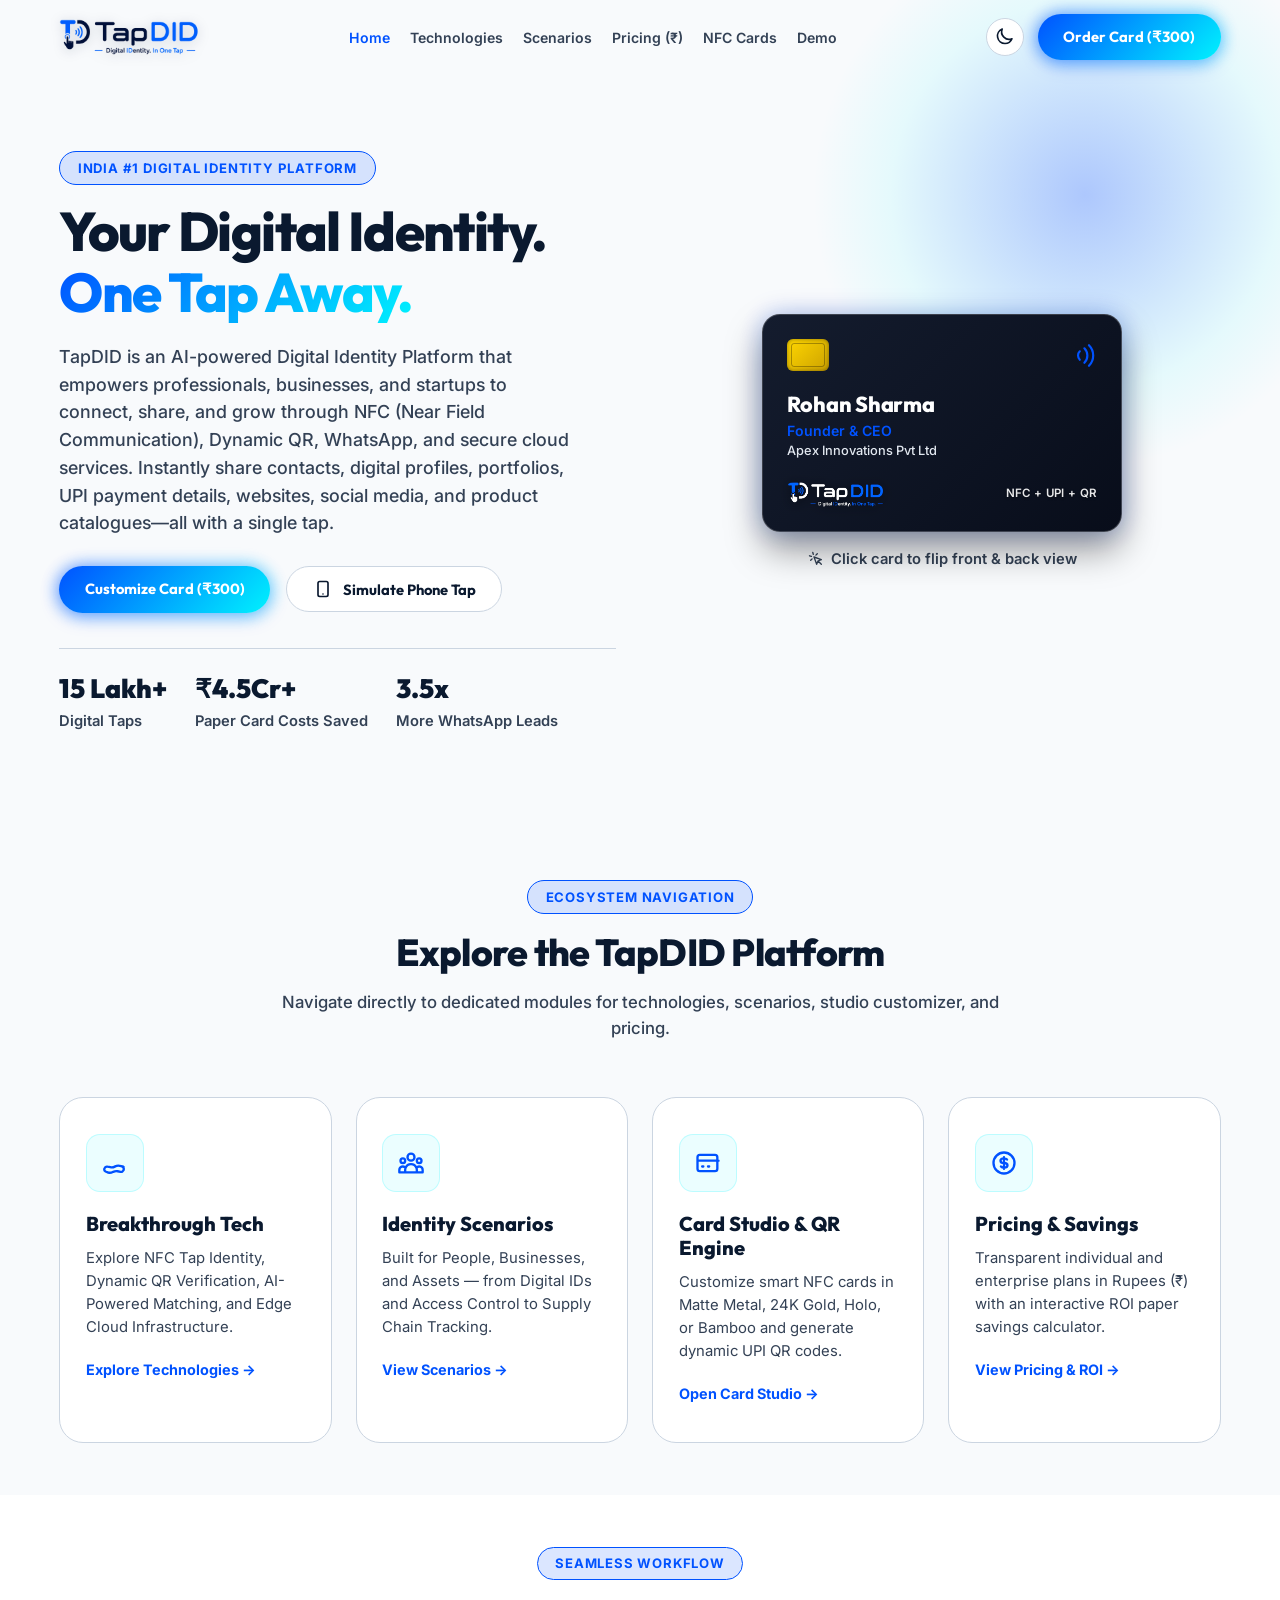
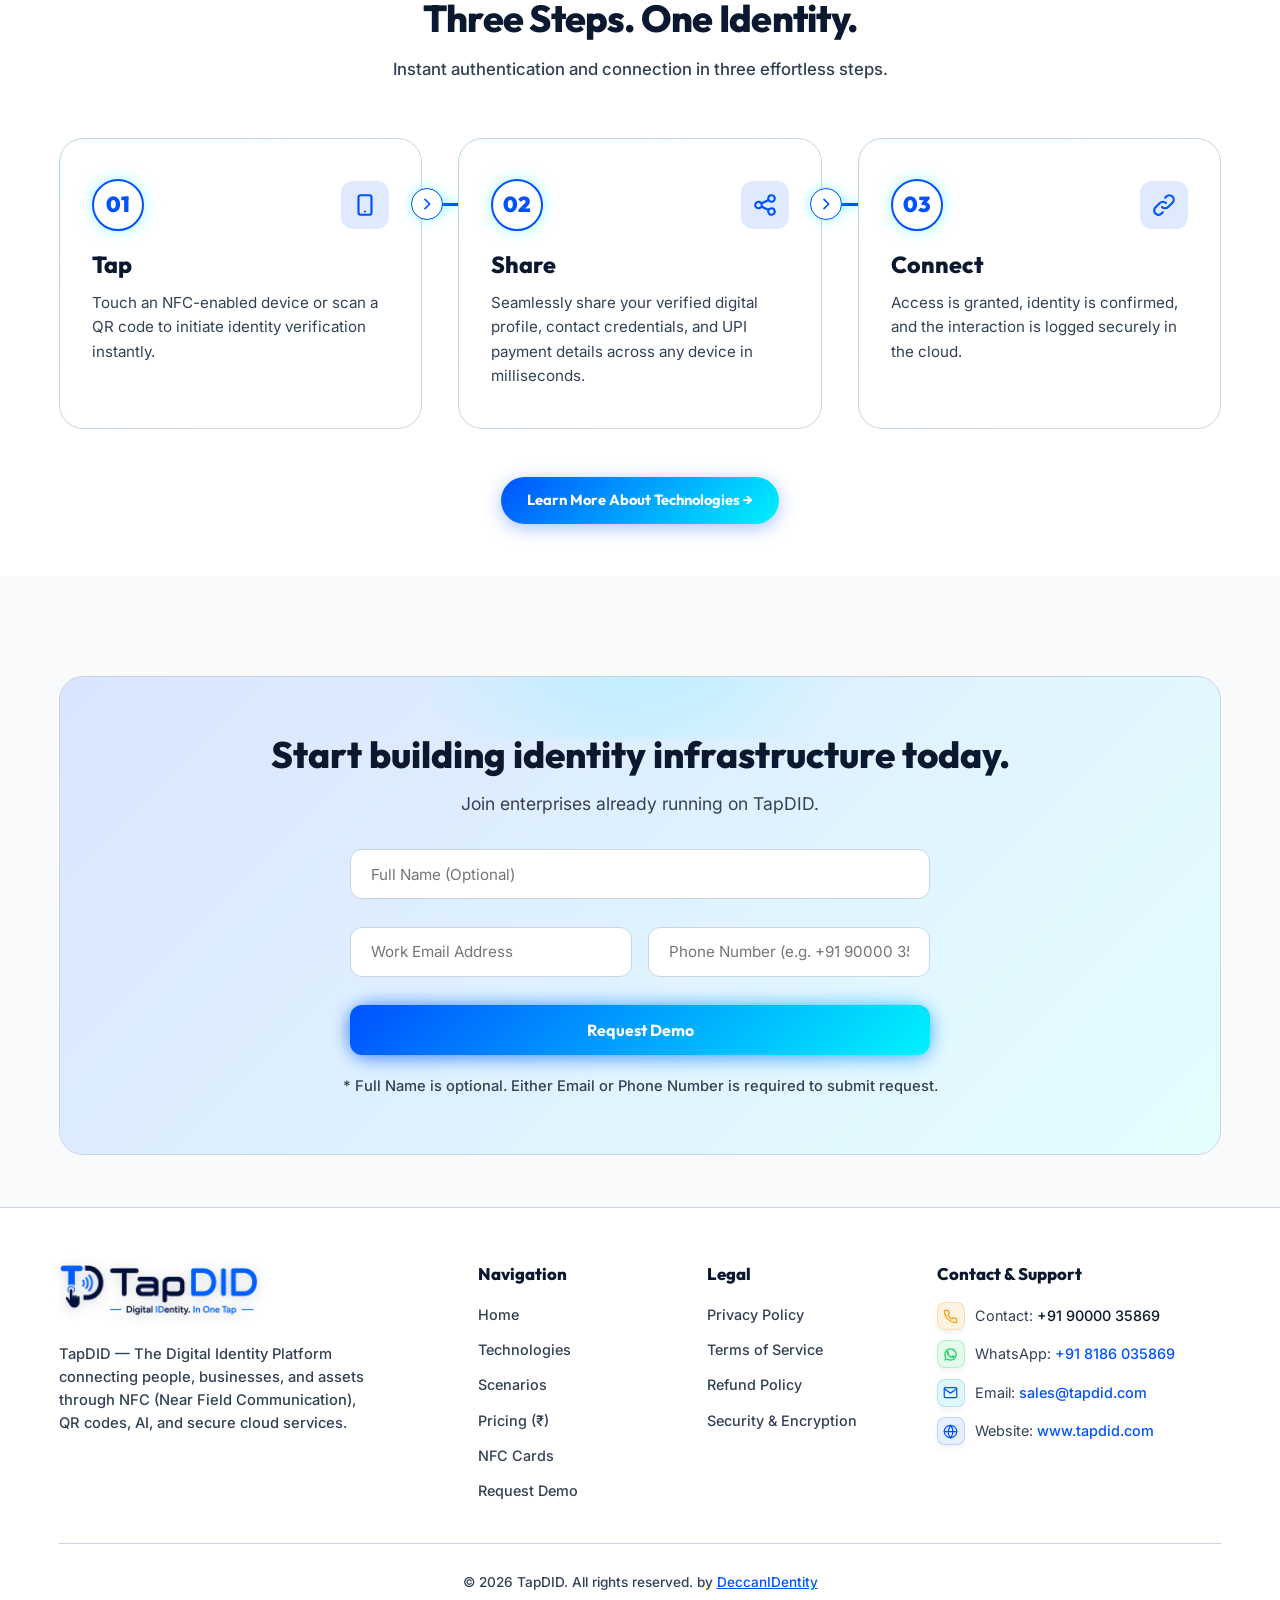
==== commit 897ebe82: "Live Fix Refactor : update footer and contact sections with standardized icons and layout styling" ====
--- a/index.html
+++ b/index.html
@@ -141,8 +141,8 @@
             </div>
 
             <div class="card-footer-line">
-              <img src="assets/logo_h_dark.png" alt="TapDID Logo" class="card-brand-logo" style="height: 34px;">
-              <span style="font-size: 0.9rem; font-weight: 600; color: #ffffff;">NFC + UPI + QR</span>
+              <img src="assets/logo_h_dark.png" alt="TapDID Logo" class="card-brand-logo" style="height: 25px;">
+              <span style="font-size: 0.72rem; font-weight: 600; color: #ffffff; letter-spacing: 0.03em; opacity: 0.9;">NFC + UPI + QR</span>
             </div>
           </div>
 
@@ -324,19 +324,42 @@
   </section>
 
   <!-- Enterprise Demo Banner Section -->
-  <section class="section">
+  <section id="demo" class="section">
     <div class="container">
       <div class="cta-demo-banner">
         <h2>Start building identity infrastructure today.</h2>
         <p class="cta-subtitle">Join enterprises already running on TapDID.</p>
 
-        <form class="demo-form"
-          onsubmit="event.preventDefault(); alert('Thank you! Your enterprise demo request has been submitted successfully.');">
-          <input type="email" class="demo-input" placeholder="Enter your work email" required />
-          <button type="submit" class="btn btn-primary btn-glow">Request Demo</button>
-        </form>
-
-        <p class="demo-subtext">No credit card required. Enterprise plans available.</p>
+        <div id="demoFormContainer">
+          <form id="indexDemoForm" class="demo-form-vertical" novalidate>
+            <div class="form-group">
+              <input type="text" id="indexDemoFullName" name="entry.657327585" class="demo-input" placeholder="Full Name (Optional)" />
+            </div>
+            <div class="form-row">
+              <div class="form-group flex-1">
+                <input type="email" id="indexDemoEmail" name="entry.139795662" class="demo-input" placeholder="Work Email Address" />
+              </div>
+              <div class="form-group flex-1">
+                <input type="tel" id="indexDemoPhone" name="entry.1525082777" class="demo-input" placeholder="Phone Number (e.g. +91 90000 35869)" />
+              </div>
+            </div>
+
+            <div class="demo-error-msg" style="display: none;"></div>
+
+            <button type="submit" class="btn btn-primary btn-glow btn-full">
+              <span>Request Demo</span>
+            </button>
+          </form>
+
+          <div class="demo-success-card" style="display: none;">
+            <div class="success-icon">✓</div>
+            <h3>Demo Request Submitted!</h3>
+            <p class="demo-success-text">Thank you! Our enterprise team will get in touch with you shortly.</p>
+            <button type="button" class="btn btn-primary btn-glow demo-reset-btn" style="margin-top: 1.25rem;">Submit Another Request</button>
+          </div>
+        </div>
+
+        <p class="demo-subtext" style="margin-top: 1rem;">* Full Name is optional. Either Email or Phone Number is required to submit request.</p>
       </div>
     </div>
   </section>
@@ -394,14 +417,30 @@
         <div class="footer-column">
           <h4>Contact &amp; Support</h4>
           <ul class="footer-links">
-            <li style="color: var(--text-muted); font-size: 0.9rem;">Contact: <a href="tel:+919000035869"
-                style="color: var(--text-main);">+91 90000 35869</a></li>
-            <li style="color: var(--text-muted); font-size: 0.9rem;">WhatsApp: <a href="https://wa.me/918186035869"
-                target="_blank" rel="noopener noreferrer" style="color: var(--accent-mint);">+91 8186 035869</a></li>
-            <li style="color: var(--text-muted); font-size: 0.9rem;">Email: <a href="mailto:sales@tapdid.com"
-                style="color: var(--accent-cyan);">sales@tapdid.com</a></li>
-            <li style="color: var(--text-muted); font-size: 0.9rem;">Website: <a href="https://www.tapdid.com"
-                target="_blank" rel="noopener noreferrer" style="color: var(--brand-blue);">www.tapdid.com</a></li>
+            <li class="footer-contact-item">
+              <span class="contact-icon icon-phone" title="Phone Contact">
+                <svg width="15" height="15" viewBox="0 0 24 24" fill="none" stroke="currentColor" stroke-width="2" stroke-linecap="round" stroke-linejoin="round"><path d="M22 16.92v3a2 2 0 0 1-2.18 2 19.79 19.79 0 0 1-8.63-3.07 19.5 19.5 0 0 1-6-6 19.79 19.79 0 0 1-3.07-8.67A2 2 0 0 1 4.11 2h3a2 2 0 0 1 2 1.72 12.84 12.84 0 0 0 .7 2.81 2 2 0 0 1-.45 2.11L8.09 9.91a16 16 0 0 0 6 6l1.27-1.27a2 2 0 0 1 2.11-.45 12.84 12.84 0 0 0 2.81.7A2 2 0 0 1 22 16.92z"/></svg>
+              </span>
+              <span class="contact-text">Contact: <a href="tel:+919000035869" style="color: var(--text-main);">+91 90000 35869</a></span>
+            </li>
+            <li class="footer-contact-item">
+              <span class="contact-icon icon-whatsapp" title="WhatsApp Support">
+                <svg width="15" height="15" viewBox="0 0 24 24" fill="currentColor"><path d="M17.472 14.382c-.301-.15-1.78-.878-2.056-.978-.276-.1-.477-.15-.678.15-.2.3-.777.978-.952 1.178-.175.2-.351.225-.652.075a8.21 8.21 0 01-2.418-1.491 9.055 9.055 0 01-1.674-2.083c-.176-.3-.019-.462.13-.61.136-.134.302-.35.453-.526.151-.175.201-.3.301-.5.101-.2.051-.376-.025-.526-.076-.15-.678-1.631-.929-2.238-.244-.59-.492-.51-.678-.519-.176-.008-.376-.01-.576-.01-.2 0-.526.075-.802.376-.276.3-1.053 1.029-1.053 2.509 0 1.48 1.078 2.908 1.228 3.109.15.2 2.122 3.24 5.141 4.542 2.152.928 2.977.834 3.992.684 1.134-.167 2.457-1.003 2.808-1.971.351-.968.351-1.795.246-1.97-.105-.176-.306-.276-.607-.426z"/><path d="M12 2a10 10 0 00-8.485 15.3L2 22l4.829-1.486A10 10 0 1012 2zm0 18a7.96 7.96 0 01-4.066-1.11l-.291-.173-2.868.883.896-2.797-.189-.3A7.965 7.965 0 1112 20z"/></svg>
+              </span>
+              <span class="contact-text">WhatsApp: <a href="https://wa.me/918186035869" target="_blank" rel="noopener noreferrer" style="color: var(--accent-mint);">+91 8186 035869</a></span>
+            </li>
+            <li class="footer-contact-item">
+              <span class="contact-icon icon-email" title="Email Contact">
+                <svg width="15" height="15" viewBox="0 0 24 24" fill="none" stroke="currentColor" stroke-width="2" stroke-linecap="round" stroke-linejoin="round"><path d="M4 4h16c1.1 0 2 .9 2 2v12c0 1.1-.9 2-2 2H4c-1.1 0-2-.9-2-2V6c0-1.1.9-2 2-2z"/><polyline points="22,6 12,13 2,6"/></svg>
+              </span>
+              <span class="contact-text">Email: <a href="mailto:sales@tapdid.com" style="color: var(--accent-cyan);">sales@tapdid.com</a></span>
+            </li>
+            <li class="footer-contact-item">
+              <span class="contact-icon icon-website" title="Website Link">
+                <svg width="15" height="15" viewBox="0 0 24 24" fill="none" stroke="currentColor" stroke-width="2" stroke-linecap="round" stroke-linejoin="round"><circle cx="12" cy="12" r="10"/><line x1="2" y1="12" x2="22" y2="12"/><path d="M12 2a15.3 15.3 0 0 1 4 10 15.3 15.3 0 0 1-4 10 15.3 15.3 0 0 1-4-10z"/></svg>
+              </span>
+              <span class="contact-text">Website: <a href="https://www.tapdid.com" target="_blank" rel="noopener noreferrer" style="color: var(--brand-blue);">www.tapdid.com</a></span>
+            </li>
           </ul>
         </div>
       </div>
--- a/styles.css
+++ b/styles.css
@@ -312,10 +312,10 @@
 }
 
 .logo-img {
-  height: 48px;
-  max-height: 52px;
+  height: 36px;
+  max-height: 40px;
   width: auto;
-  max-width: 180px;
+  max-width: 145px;
   object-fit: contain;
   display: block;
   background: transparent;
@@ -673,13 +673,17 @@
 }
 
 .card-footer-line span {
+  font-size: 0.72rem;
+  font-weight: 600;
   color: #ffffff !important;
   text-shadow: 0 1px 3px rgba(0, 0, 0, 0.5);
+  letter-spacing: 0.03em;
+  opacity: 0.9;
 }
 
 .card-brand-logo {
-  height: 34px;
-  max-height: 36px;
+  height: 25px;
+  max-height: 28px;
   width: auto;
   content: url('assets/logo_h_dark.png') !important;
   filter: drop-shadow(0 2px 6px rgba(0, 0, 0, 0.6)) brightness(1.1) !important;
@@ -1466,7 +1470,7 @@
   background: var(--bg-card);
   border: 1px solid var(--border-color);
   border-radius: var(--radius-lg);
-  padding: 1.85rem;
+  padding: 1.6rem;
   backdrop-filter: blur(12px);
   box-shadow: var(--shadow-md);
 }
@@ -1484,27 +1488,48 @@
   text-align: center;
 }
 
+@media (max-width: 992px) {
+  .customizer-grid {
+    grid-template-columns: 1fr;
+    gap: 1.5rem;
+  }
+
+  .customizer-grid > div:first-child {
+    order: 2;
+  }
+
+  .customizer-preview-col {
+    order: 1;
+    position: relative;
+    top: 0;
+    margin-top: 0;
+    margin-bottom: 1.25rem;
+  }
+}
+
 .form-group {
-  margin-bottom: 0.85rem;
+  margin-bottom: 0.75rem;
 }
 
 .form-group label {
   display: block;
-  font-size: 0.88rem;
+  font-size: 0.8rem;
   font-weight: 700;
-  color: var(--text-main);
-  margin-bottom: 0.3rem;
+  color: var(--text-muted);
+  margin-bottom: 0.25rem;
+  text-transform: uppercase;
+  letter-spacing: 0.03em;
 }
 
 .form-input {
   width: 100%;
-  padding: 0.62rem 0.85rem;
+  padding: 0.55rem 0.8rem;
   background: var(--bg-secondary);
   border: 1px solid var(--border-color);
   border-radius: var(--radius-sm);
   color: var(--text-main);
   font-family: var(--font-body);
-  font-size: 0.92rem;
+  font-size: 0.85rem;
   font-weight: 500;
   outline: none;
   transition: border-color var(--transition-fast);
@@ -1512,23 +1537,24 @@
 
 .form-input:focus {
   border-color: var(--accent-cyan);
+  box-shadow: 0 0 10px rgba(0, 242, 254, 0.2);
 }
 
 .material-selector {
   display: grid;
-  grid-template-columns: repeat(auto-fit, minmax(120px, 1fr));
-  gap: 0.45rem;
+  grid-template-columns: repeat(auto-fit, minmax(115px, 1fr));
+  gap: 0.4rem;
   margin-top: 0.35rem;
 }
 
 .material-btn {
   width: 100%;
-  padding: 0.55rem 0.4rem;
+  padding: 0.45rem 0.35rem;
   border-radius: var(--radius-sm);
   border: 1px solid var(--border-color);
   background: var(--bg-secondary);
   color: var(--text-main);
-  font-size: 0.82rem;
+  font-size: 0.76rem;
   font-weight: 700;
   cursor: pointer;
   transition: all var(--transition-fast);
@@ -1537,7 +1563,7 @@
   display: flex;
   align-items: center;
   justify-content: center;
-  min-height: 38px;
+  min-height: 36px;
 }
 
 .material-btn.active,
@@ -1747,7 +1773,7 @@
 .pricing-grid {
   display: grid;
   grid-template-columns: repeat(4, 1fr);
-  gap: 1.25rem;
+  gap: 1.5rem;
   align-items: stretch;
 }
 
@@ -1755,24 +1781,43 @@
   background: var(--bg-card);
   border: 1px solid var(--border-color);
   border-radius: var(--radius-lg);
-  padding: 1.85rem 1.25rem;
+  padding: 1.85rem 1.35rem;
   display: flex;
   flex-direction: column;
   justify-content: space-between;
   position: relative;
   transition: all var(--transition-normal);
   box-shadow: var(--shadow-sm);
+  height: 100%;
+}
+
+.pricing-card-top {
+  display: flex;
+  flex-direction: column;
+  flex: 1;
+}
+
+.pricing-badge-wrapper {
+  margin-bottom: 0.65rem;
 }
 
 .pricing-card h3 {
-  font-size: 1.25rem;
-  margin-bottom: 0.25rem;
+  font-size: 1.28rem;
+  font-weight: 800;
+  margin-bottom: 0.2rem;
+  color: var(--text-main);
 }
 
 .pricing-card.featured {
   border-color: var(--accent-cyan);
-  box-shadow: var(--shadow-glow);
+  box-shadow: var(--shadow-glow), 0 0 24px rgba(0, 242, 254, 0.2);
   transform: translateY(-4px);
+}
+
+.pricing-card:hover {
+  transform: translateY(-6px);
+  border-color: var(--accent-cyan);
+  box-shadow: var(--shadow-lg), 0 0 24px rgba(0, 82, 255, 0.25);
 }
 
 .popular-badge {
@@ -1965,6 +2010,60 @@
 
 .footer-links a:hover {
   color: var(--accent-cyan);
+}
+
+/* Iconic Contact Fields */
+.footer-contact-item {
+  display: flex;
+  align-items: center;
+  gap: 0.65rem;
+  color: var(--text-muted);
+  font-size: 0.9rem;
+  line-height: 1.4;
+}
+
+.contact-icon {
+  display: inline-flex;
+  align-items: center;
+  justify-content: center;
+  width: 28px;
+  height: 28px;
+  border-radius: 8px;
+  flex-shrink: 0;
+  transition: all var(--transition-fast);
+  box-shadow: var(--shadow-sm);
+}
+
+.footer-contact-item:hover .contact-icon {
+  transform: translateY(-2px) scale(1.05);
+}
+
+.contact-icon.icon-phone {
+  color: var(--accent-gold, #f59e0b);
+  background: rgba(245, 158, 11, 0.12);
+  border: 1px solid rgba(245, 158, 11, 0.25);
+}
+
+.contact-icon.icon-whatsapp {
+  color: #25D366;
+  background: rgba(37, 211, 102, 0.12);
+  border: 1px solid rgba(37, 211, 102, 0.25);
+}
+
+.contact-icon.icon-email {
+  color: var(--accent-cyan, #06b6d4);
+  background: rgba(6, 182, 212, 0.12);
+  border: 1px solid rgba(6, 182, 212, 0.25);
+}
+
+.contact-icon.icon-website {
+  color: var(--brand-blue, #3b82f6);
+  background: rgba(59, 130, 246, 0.12);
+  border: 1px solid rgba(59, 130, 246, 0.25);
+}
+
+.contact-text {
+  display: inline-block;
 }
 
 .footer-bottom {
@@ -2141,6 +2240,32 @@
     line-height: 1.4;
   }
 
+  .pricing-grid {
+    grid-template-columns: 1fr;
+    gap: 1.5rem;
+  }
+
+  .gallery-grid {
+    grid-template-columns: 1fr;
+    gap: 1.5rem;
+  }
+
+  .gallery-filters {
+    justify-content: flex-start;
+    overflow-x: auto;
+    white-space: nowrap;
+    padding-bottom: 0.5rem;
+    -webkit-overflow-scrolling: touch;
+    gap: 0.5rem;
+    margin-bottom: 1.75rem;
+  }
+
+  .gallery-filter-btn {
+    flex: 0 0 auto;
+    padding: 0.45rem 1rem;
+    font-size: 0.86rem;
+  }
+
   .nav-link {
     font-size: 1.05rem;
   }
@@ -2176,6 +2301,11 @@
 
   .customizer-box {
     padding: 1.25rem;
+  }
+
+  .pricing-grid {
+    grid-template-columns: repeat(2, 1fr);
+    gap: 1.25rem;
   }
 
   .customizer-preview-col {
@@ -2244,6 +2374,42 @@
 
   .features-5-row {
     grid-template-columns: 1fr;
+  }
+
+  .scenario-filter-bar,
+  .sim-nav-group,
+  .tab-nav-bar {
+    display: flex;
+    justify-content: flex-start;
+    overflow-x: auto;
+    white-space: nowrap;
+    padding-bottom: 0.5rem;
+    -webkit-overflow-scrolling: touch;
+    gap: 0.45rem;
+    margin-bottom: 1.25rem;
+  }
+
+  .scenario-filter-bar::-webkit-scrollbar,
+  .gallery-filters::-webkit-scrollbar,
+  .sim-nav-group::-webkit-scrollbar,
+  .tab-nav-bar::-webkit-scrollbar {
+    display: none;
+    width: 0;
+    height: 0;
+  }
+
+  .scenario-filter-bar,
+  .gallery-filters,
+  .sim-nav-group,
+  .tab-nav-bar {
+    scrollbar-width: none;
+    -ms-overflow-style: none;
+  }
+
+  .filter-btn,
+  .sim-nav-btn {
+    flex: 0 0 auto;
+    white-space: nowrap;
   }
 }
 
@@ -2583,15 +2749,18 @@
 
 .gallery-grid {
   display: grid;
-  grid-template-columns: repeat(auto-fit, minmax(320px, 1fr));
+  grid-template-columns: repeat(auto-fill, minmax(300px, 1fr));
+  justify-content: center;
   gap: 2rem;
+  max-width: 1200px;
+  margin: 0 auto;
 }
 
 .gallery-card-item {
   background: var(--bg-card);
   border: 1px solid var(--border-color);
   border-radius: var(--radius-lg);
-  padding: 1.75rem;
+  padding: 1.5rem;
   display: flex;
   flex-direction: column;
   justify-content: space-between;
@@ -2600,6 +2769,9 @@
   transition: transform var(--transition-normal), border-color var(--transition-normal), box-shadow var(--transition-normal);
   position: relative;
   overflow: hidden;
+  width: 100%;
+  max-width: 360px;
+  margin: 0 auto;
 }
 
 .gallery-card-item:hover {
@@ -2689,9 +2861,13 @@
   transform-style: preserve-3d;
 }
 
-.gallery-flip-container:hover .gallery-flip-inner,
 .gallery-flip-container.flipped .gallery-flip-inner {
   transform: rotateY(180deg);
+}
+
+.gallery-flip-container:hover {
+  transform: translateY(-2px);
+  transition: transform 0.25s ease;
 }
 
 .gallery-flip-front,
@@ -2776,8 +2952,16 @@
   color: #ffffff;
 }
 
+.gallery-card-content {
+  display: flex;
+  flex-direction: column;
+  flex: 1;
+  margin-top: 0.5rem;
+}
+
 .gallery-card-content h3 {
   font-size: 1.25rem;
+  font-weight: 800;
   margin-bottom: 0.4rem;
   color: var(--text-main);
 }
@@ -2786,34 +2970,39 @@
   color: var(--text-muted);
   font-size: 0.9rem;
   line-height: 1.5;
-  margin-bottom: 1.25rem;
+  margin-bottom: 1rem;
 }
 
 .gallery-card-features {
   list-style: none;
   padding: 0;
-  margin: 0 0 1.5rem 0;
+  margin: 0 0 1.25rem 0;
   display: flex;
   flex-direction: column;
-  gap: 0.4rem;
+  gap: 0.45rem;
 }
 
 .gallery-card-features li {
-  font-size: 0.86rem;
+  font-size: 0.88rem;
   color: var(--text-muted);
   display: flex;
-  align-items: center;
+  align-items: flex-start;
   gap: 0.5rem;
+  line-height: 1.4;
 }
 
 .gallery-card-features li::before {
   content: '✓';
-  color: var(--accent-mint);
+  color: var(--accent-cyan);
   font-weight: 800;
+  flex-shrink: 0;
+  margin-top: 1px;
 }
 
 .gallery-card-actions {
   display: flex;
   align-items: center;
   gap: 0.65rem;
+  margin-top: auto;
+  padding-top: 0.75rem;
 }
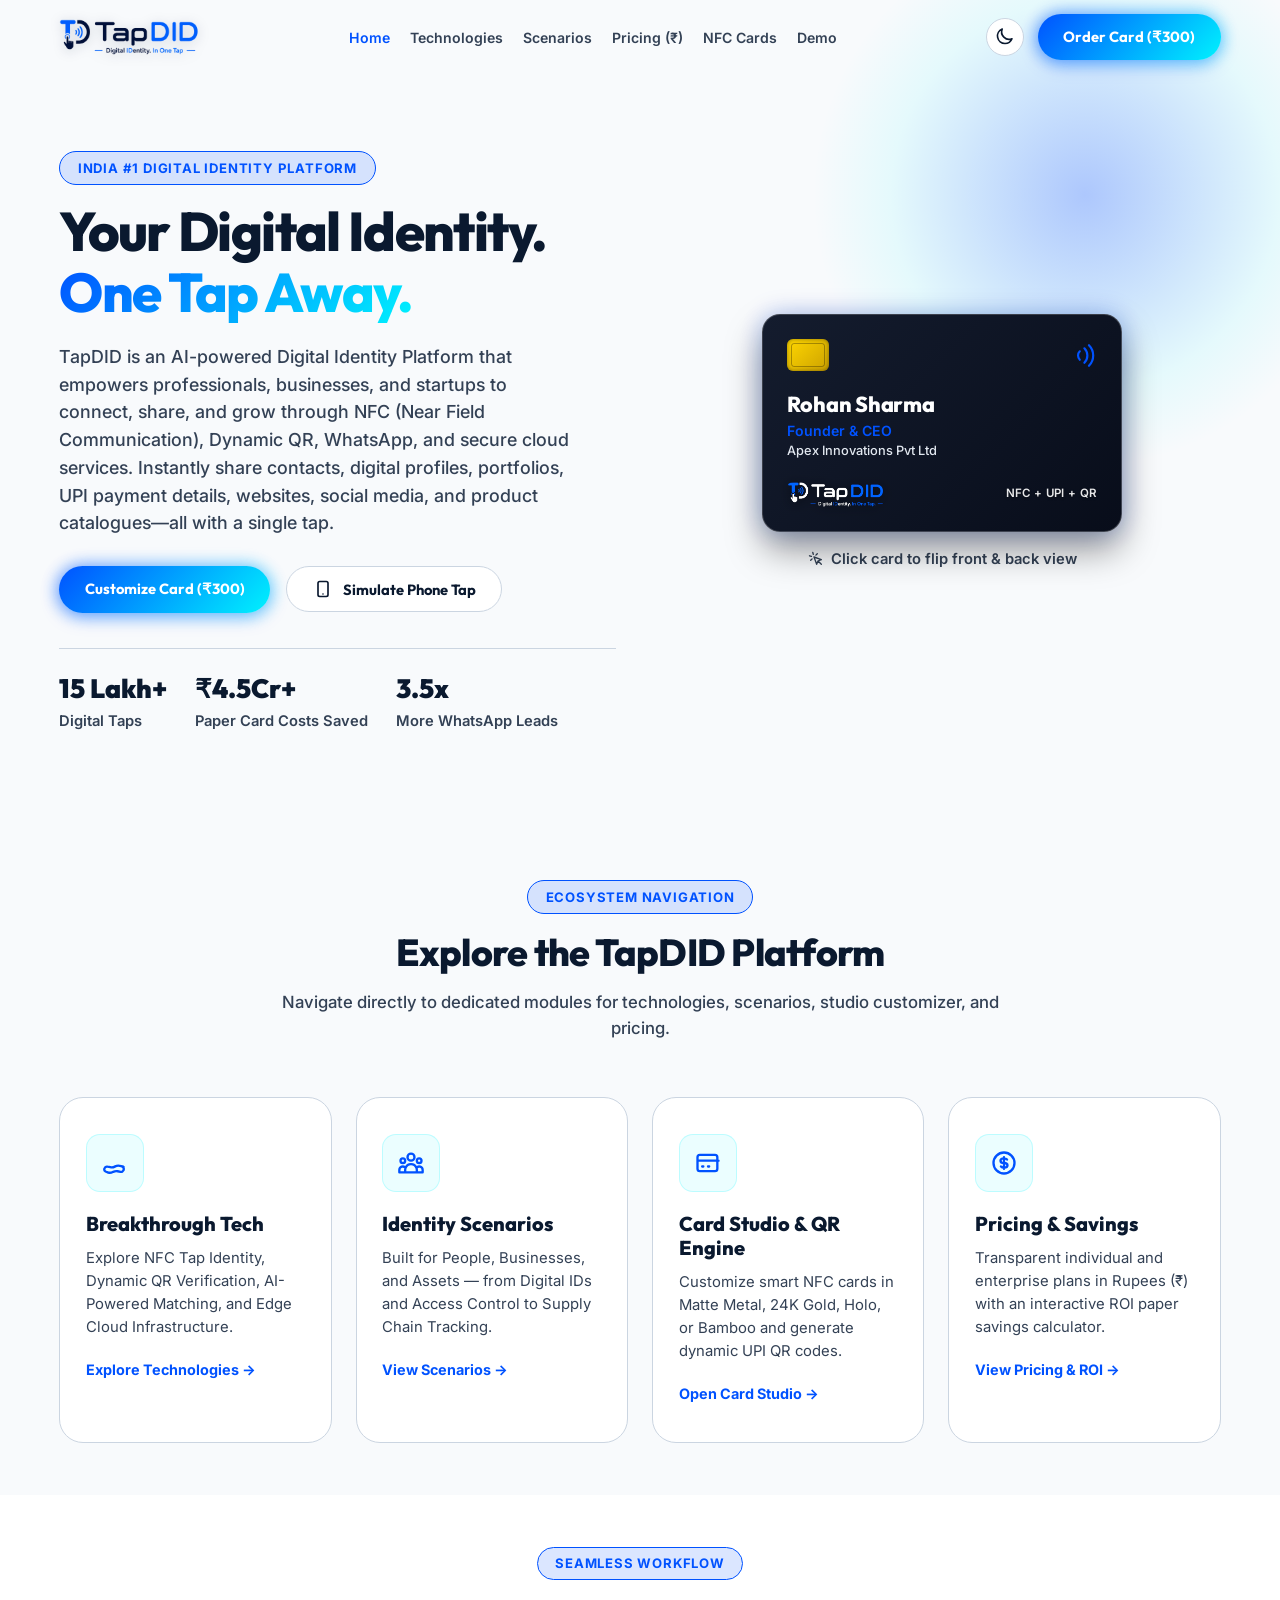
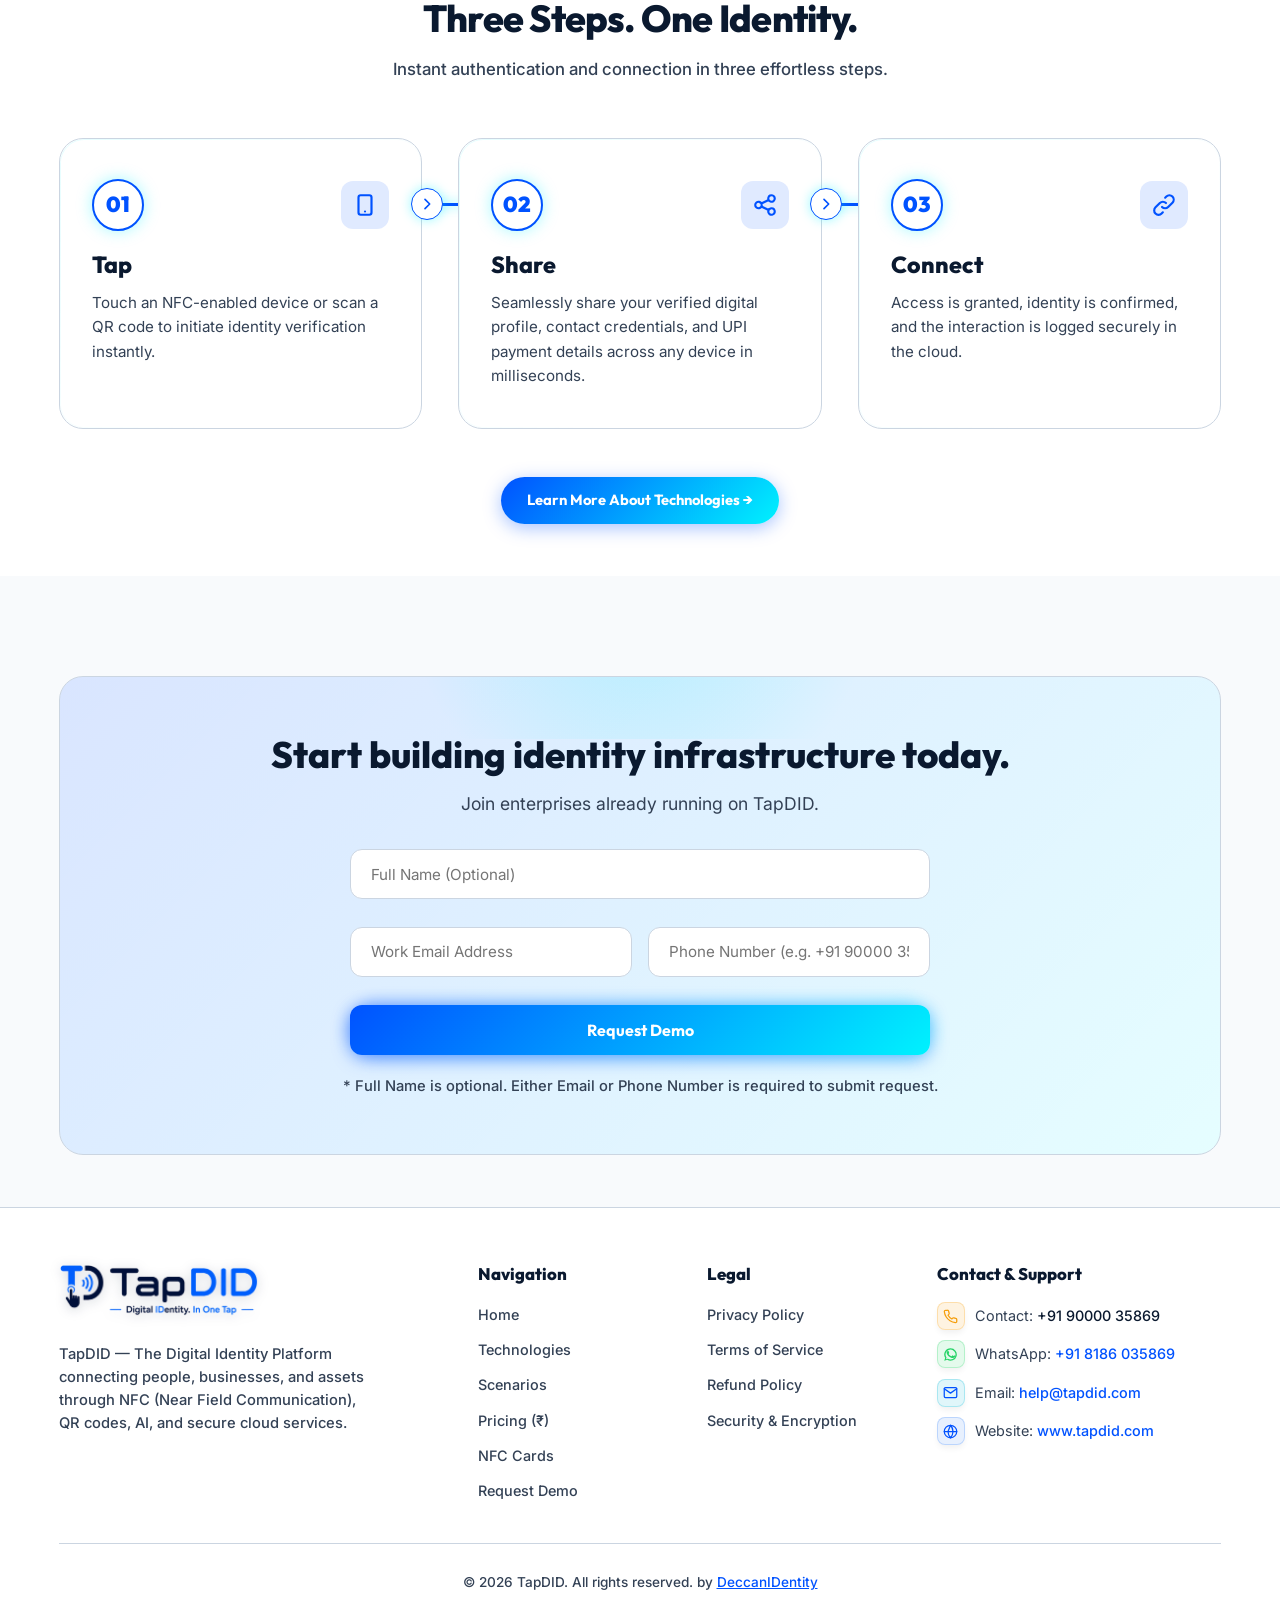
==== commit f2a23d9b: "Live Refactor : update contact email addresses from sales@tapdid.com to help@tapdid.com across site " ====
--- a/index.html
+++ b/index.html
@@ -433,7 +433,7 @@
               <span class="contact-icon icon-email" title="Email Contact">
                 <svg width="15" height="15" viewBox="0 0 24 24" fill="none" stroke="currentColor" stroke-width="2" stroke-linecap="round" stroke-linejoin="round"><path d="M4 4h16c1.1 0 2 .9 2 2v12c0 1.1-.9 2-2 2H4c-1.1 0-2-.9-2-2V6c0-1.1.9-2 2-2z"/><polyline points="22,6 12,13 2,6"/></svg>
               </span>
-              <span class="contact-text">Email: <a href="mailto:sales@tapdid.com" style="color: var(--accent-cyan);">sales@tapdid.com</a></span>
+              <span class="contact-text">Email: <a href="mailto:help@tapdid.com" style="color: var(--accent-cyan);">help@tapdid.com</a></span>
             </li>
             <li class="footer-contact-item">
               <span class="contact-icon icon-website" title="Website Link">
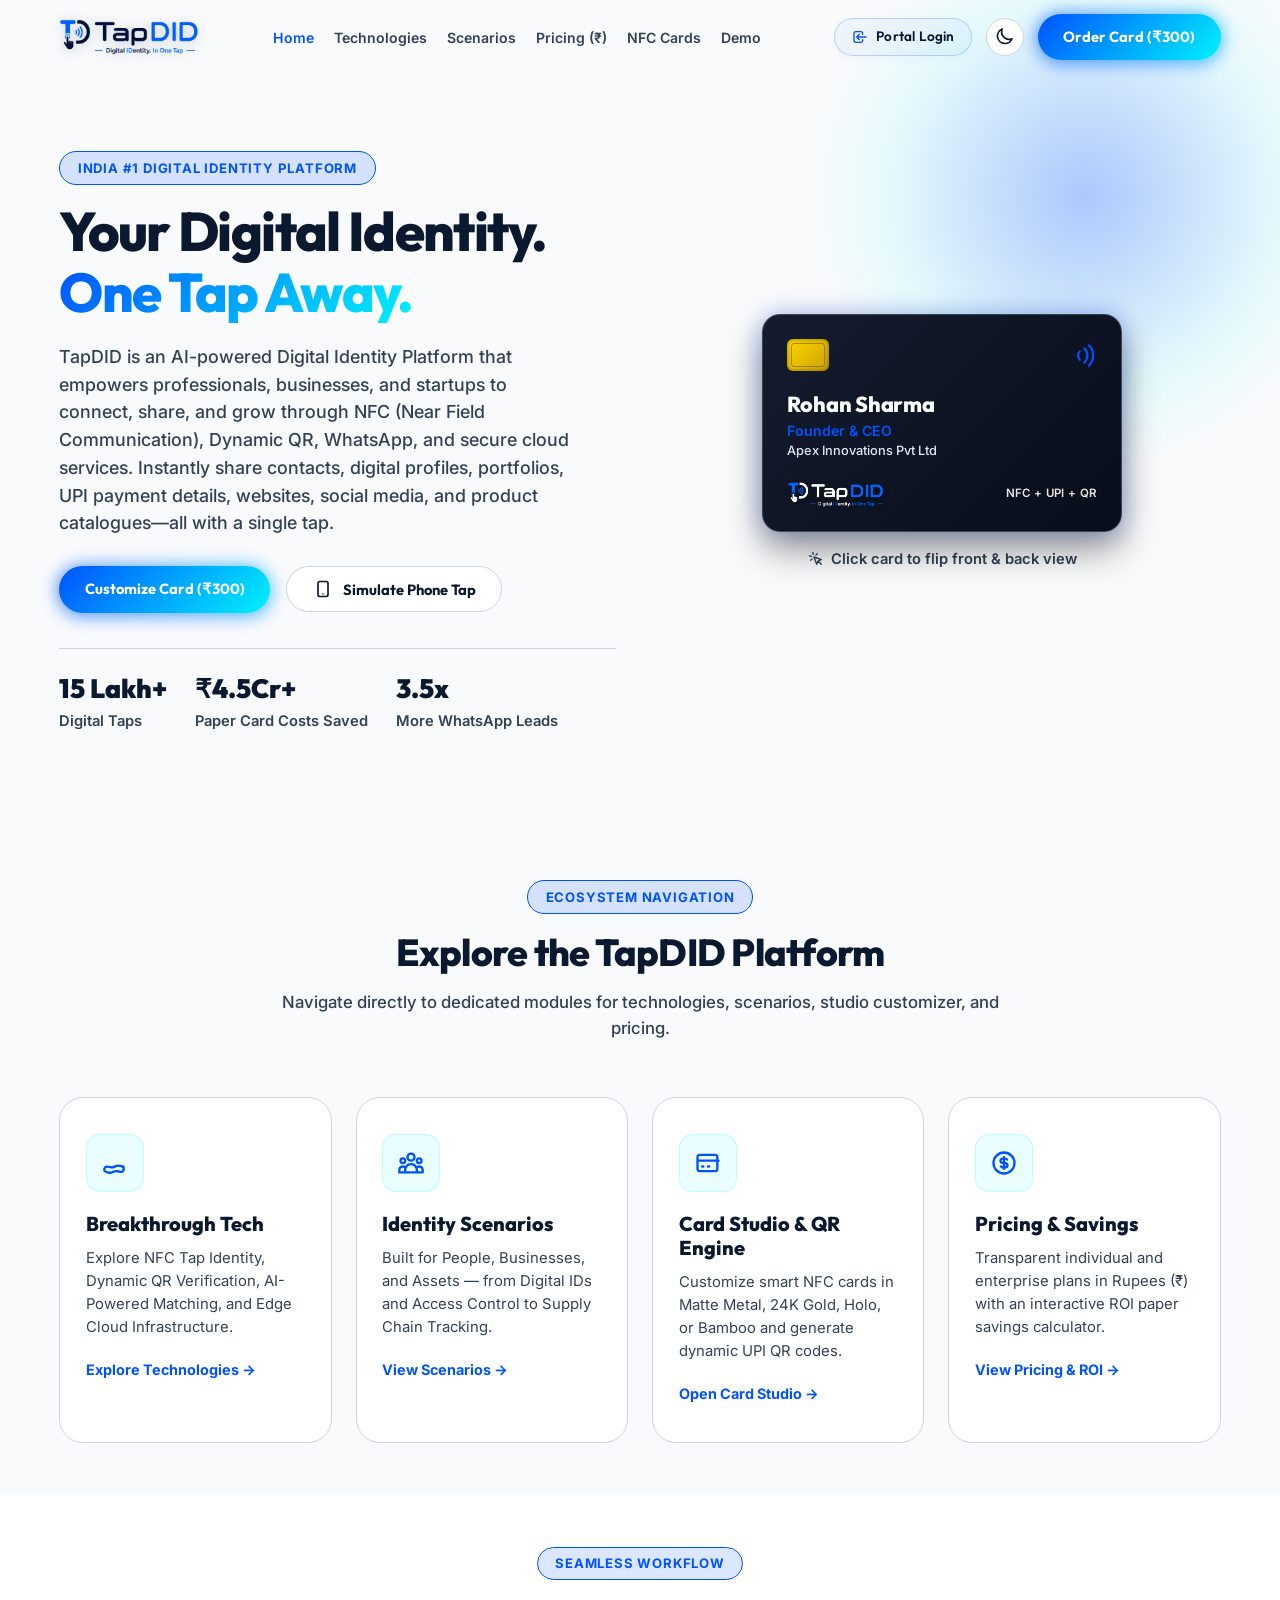
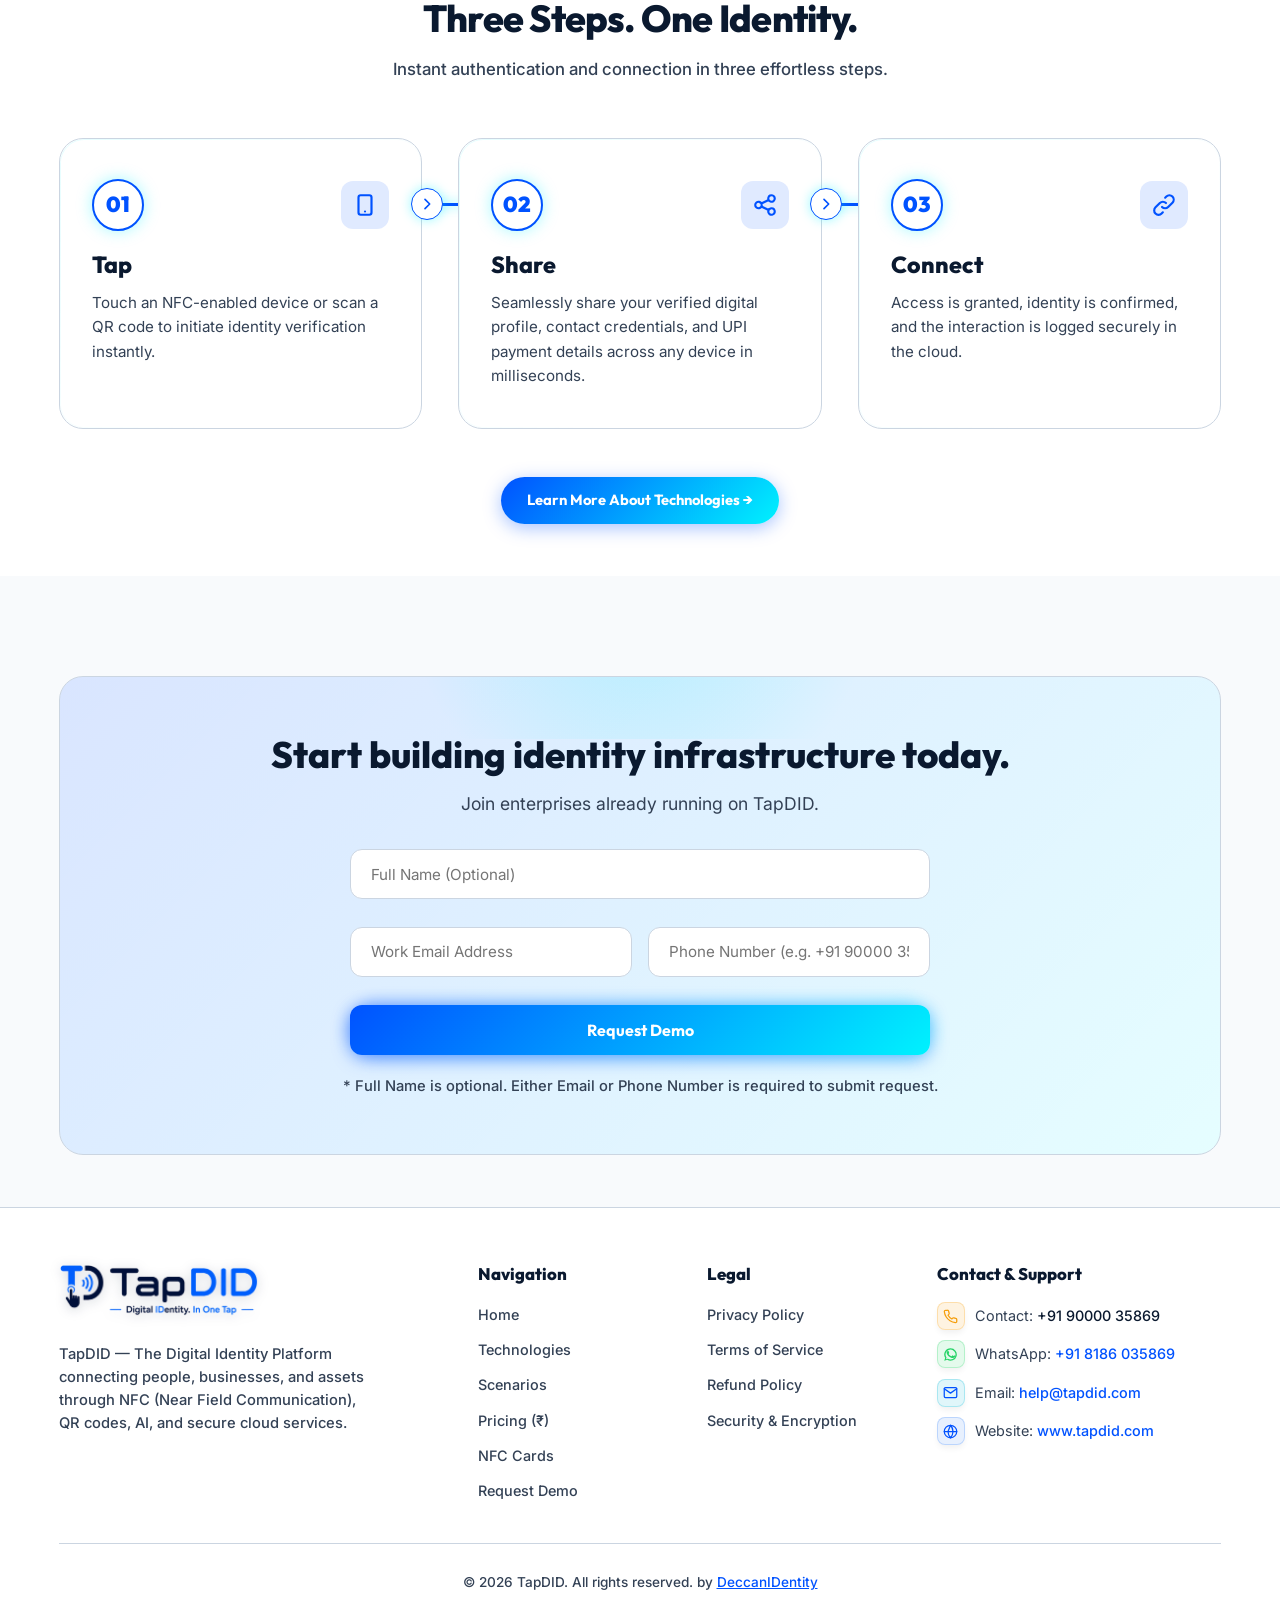
==== commit 6c55a8f3: "Live Fix : add portal login link to navigation and update site theme configuration" ====
--- a/index.html
+++ b/index.html
@@ -1,5 +1,5 @@
 <!DOCTYPE html>
-<html lang="en">
+<html lang="en" data-theme="light">
 
 <head>
   <script>
@@ -55,6 +55,14 @@
           <li><a href="pricing.html" class="nav-link">Pricing (₹)</a></li>
           <li><a href="card-studio.html" class="nav-link">NFC Cards</a></li>
           <li><a href="demo.html" class="nav-link">Demo</a></li>
+          <li class="mobile-portal-item">
+            <a href="https://tapdid.in/login" target="_blank" rel="noopener noreferrer" class="nav-link nav-link-portal">
+              <svg width="16" height="16" fill="none" stroke="currentColor" viewBox="0 0 24 24">
+                <path stroke-linecap="round" stroke-linejoin="round" stroke-width="2" d="M11 16l-4-4m0 0l4-4m-4 4h14m-5 4v1a3 3 0 01-3 3H6a3 3 0 01-3-3V7a3 3 0 013-3h7a3 3 0 013 3v1" />
+              </svg>
+              Portal Login (tapdid.in)
+            </a>
+          </li>
           <li class="mobile-cta-item">
             <a href="card-studio.html#customizer" class="btn btn-primary btn-glow mobile-nav-cta">Order Card (₹300)</a>
           </li>
@@ -62,11 +70,17 @@
       </nav>
 
       <div class="nav-actions">
+        <a href="https://tapdid.in/login" target="_blank" rel="noopener noreferrer" class="btn-portal-login" title="Login to TapDID Portal (tapdid.in)">
+          <svg class="portal-icon" width="16" height="16" fill="none" stroke="currentColor" viewBox="0 0 24 24">
+            <path stroke-linecap="round" stroke-linejoin="round" stroke-width="2" d="M11 16l-4-4m0 0l4-4m-4 4h14m-5 4v1a3 3 0 01-3 3H6a3 3 0 01-3-3V7a3 3 0 013-3h7a3 3 0 013 3v1" />
+          </svg>
+          <span>Portal Login</span>
+        </a>
         <button id="themeToggle" class="theme-toggle-btn" aria-label="Toggle Light/Dark Theme">
           <span id="themeIcon">
             <svg width="20" height="20" fill="none" stroke="currentColor" viewBox="0 0 24 24">
               <path stroke-linecap="round" stroke-linejoin="round" stroke-width="2"
-                d="M12 3v1m0 16v1m9-9h-1M4 12H3m15.364 6.364l-.707-.707M6.343 6.343l-.707-.707m12.728 0l-.707.707M6.343 17.657l-.707.707M16 12a4 4 0 11-8 0 4 4 0 018 0z" />
+                d="M20.354 15.354A9 9 0 018.646 3.646 9.003 9.003 0 0012 21a9.003 9.003 0 008.354-5.646z" />
             </svg>
           </span>
         </button>
--- a/styles.css
+++ b/styles.css
@@ -370,6 +370,83 @@
   align-items: center;
   gap: 0.85rem;
   flex-shrink: 0;
+}
+
+.btn-portal-login {
+  display: inline-flex;
+  align-items: center;
+  gap: 0.5rem;
+  padding: 0.48rem 1.05rem;
+  border-radius: var(--radius-full);
+  font-family: var(--font-heading);
+  font-weight: 600;
+  font-size: 0.85rem;
+  letter-spacing: 0.015em;
+  color: var(--text-main);
+  background: rgba(0, 82, 255, 0.04);
+  border: 1.5px solid rgba(0, 82, 255, 0.22);
+  text-decoration: none;
+  white-space: nowrap;
+  transition: all var(--transition-fast);
+  box-shadow: 0 2px 8px rgba(0, 82, 255, 0.04);
+  cursor: pointer;
+}
+
+.btn-portal-login:hover {
+  background: rgba(0, 82, 255, 0.09);
+  border-color: var(--brand-blue);
+  color: var(--brand-blue);
+  transform: translateY(-1px);
+  box-shadow: 0 4px 16px rgba(0, 82, 255, 0.22);
+}
+
+.btn-portal-login .portal-icon {
+  flex-shrink: 0;
+  color: var(--brand-blue);
+  transition: transform var(--transition-fast), color var(--transition-fast);
+}
+
+.btn-portal-login:hover .portal-icon {
+  transform: translateX(2px);
+  color: var(--brand-blue);
+}
+
+[data-theme="dark"] .btn-portal-login {
+  background: rgba(0, 242, 254, 0.05);
+  border-color: rgba(0, 242, 254, 0.22);
+  color: #ffffff;
+  box-shadow: 0 2px 8px rgba(0, 0, 0, 0.2);
+}
+
+[data-theme="dark"] .btn-portal-login:hover {
+  background: rgba(0, 242, 254, 0.12);
+  border-color: var(--brand-cyan);
+  color: var(--brand-cyan);
+  box-shadow: 0 4px 20px rgba(0, 242, 254, 0.3);
+}
+
+[data-theme="dark"] .btn-portal-login .portal-icon {
+  color: var(--brand-cyan);
+}
+
+[data-theme="dark"] .btn-portal-login:hover .portal-icon {
+  color: var(--brand-cyan);
+}
+
+.mobile-portal-item {
+  display: none;
+}
+
+.nav-link-portal {
+  display: inline-flex;
+  align-items: center;
+  gap: 0.5rem;
+  color: var(--accent-blue);
+  font-weight: 700;
+}
+
+.nav-link-portal:hover {
+  color: var(--accent-cyan);
 }
 
 .theme-toggle-btn {
@@ -2092,6 +2169,11 @@
 
   .desktop-only-btn {
     display: none !important;
+  }
+
+  .mobile-portal-item {
+    display: block;
+    margin-bottom: 0.35rem;
   }
 
   .nav-links {
@@ -2434,6 +2516,18 @@
     height: 36px;
   }
 
+  .btn-portal-login {
+    width: 36px;
+    height: 36px;
+    padding: 0;
+    justify-content: center;
+    border-radius: 50%;
+  }
+
+  .btn-portal-login span {
+    display: none;
+  }
+
   .nfc-card-3d {
     width: 270px;
     height: 168px;
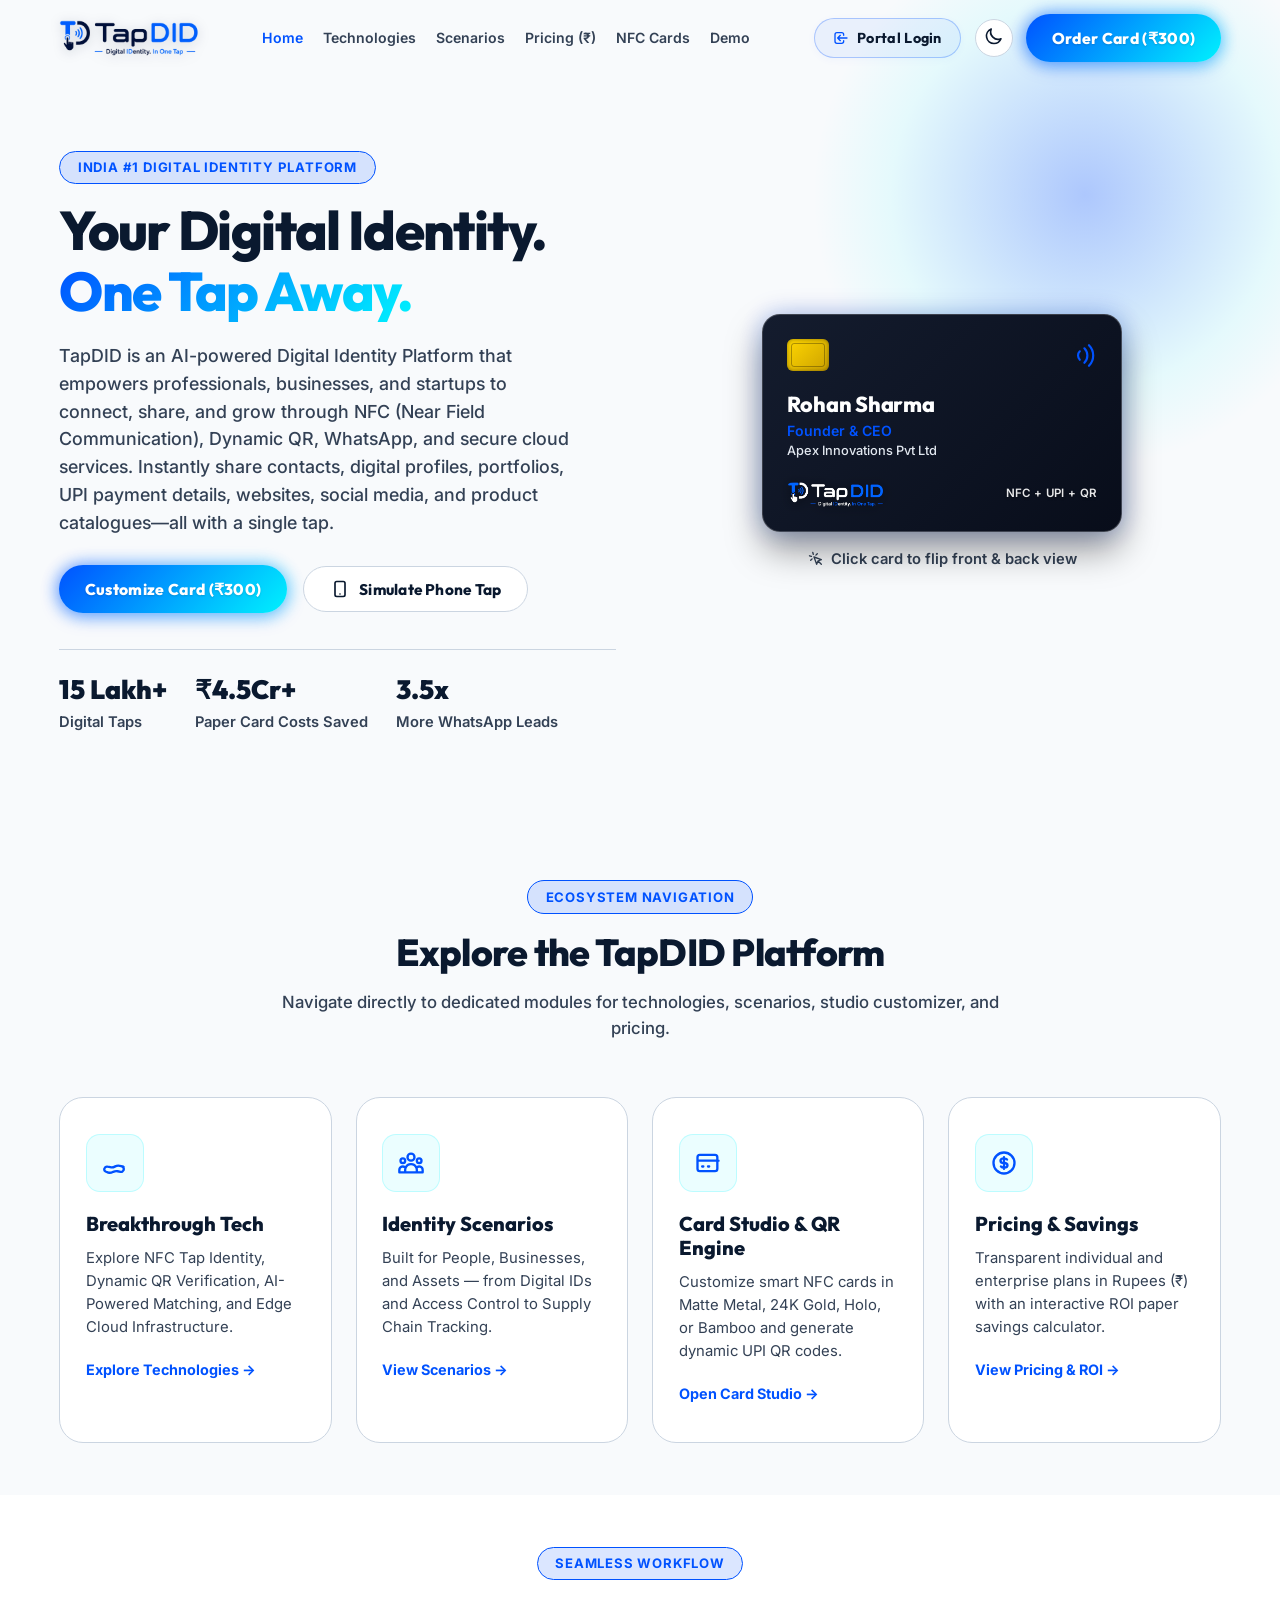
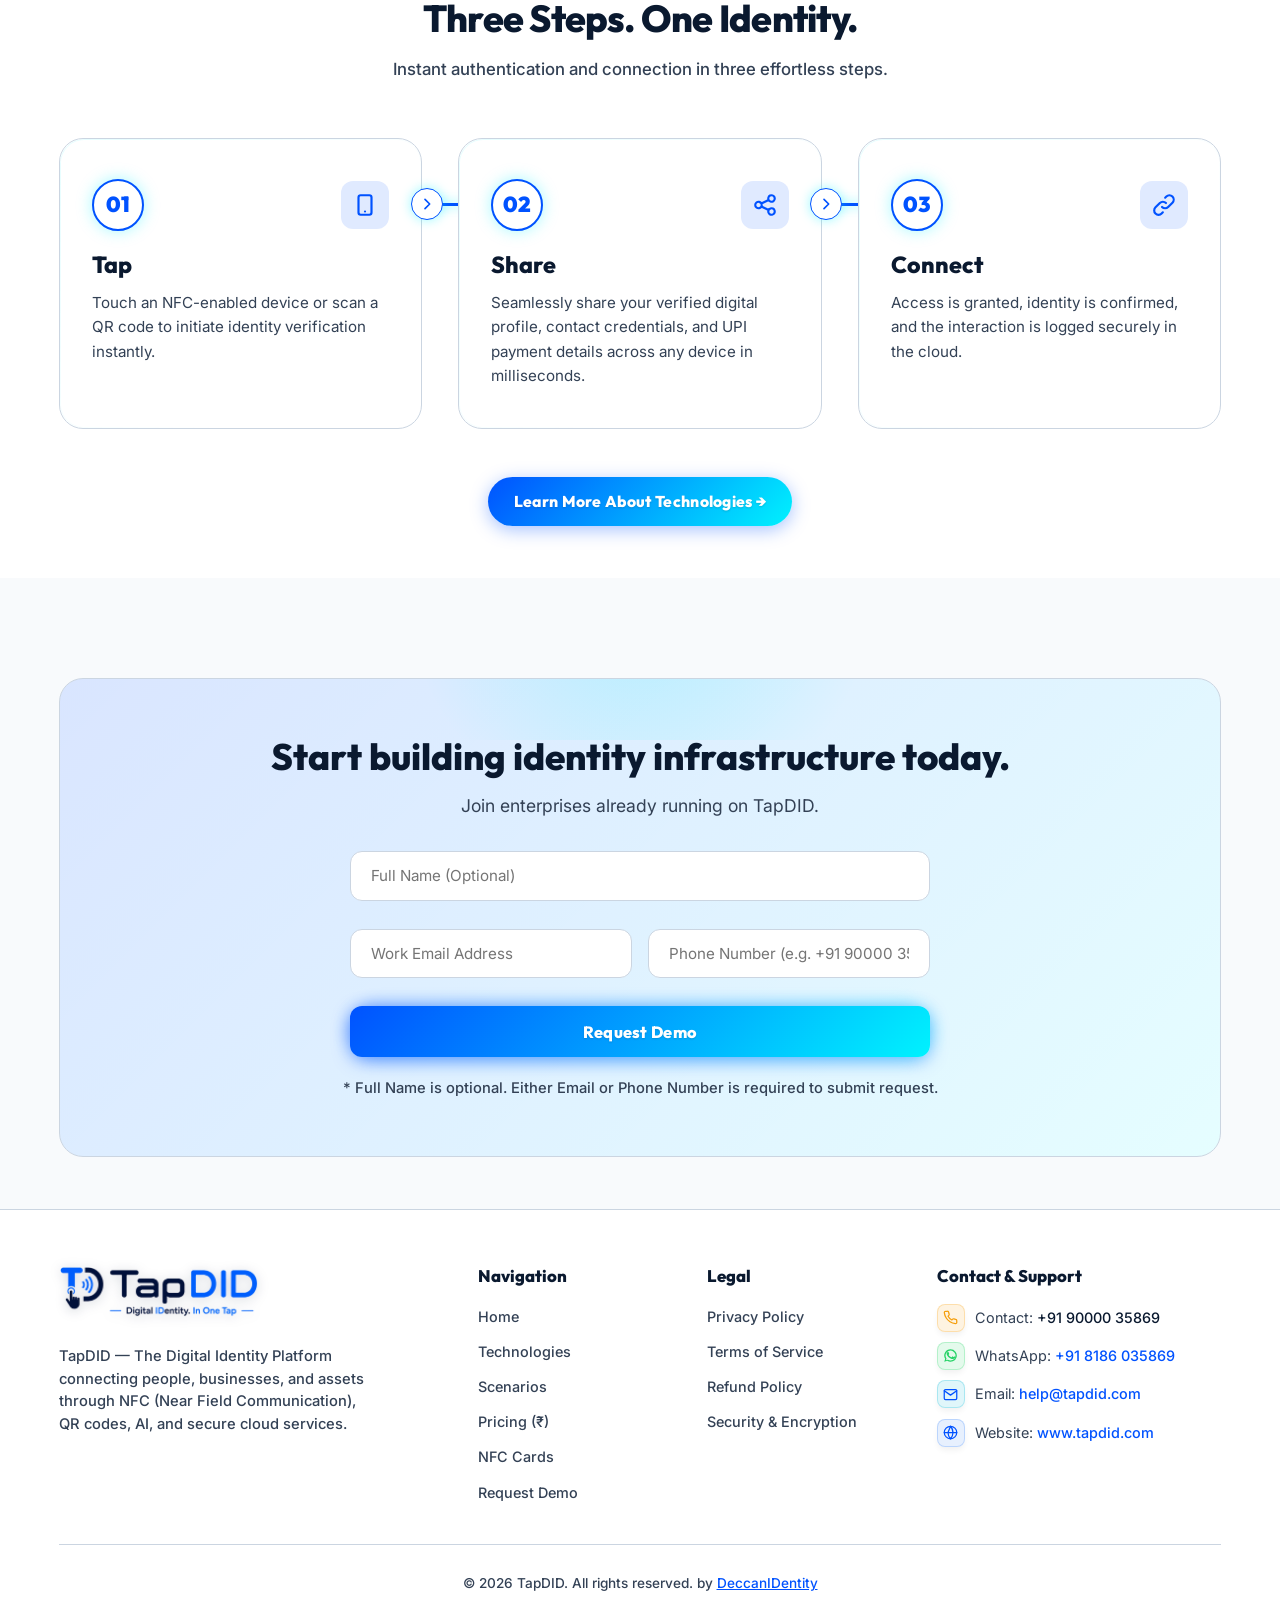
==== commit e07eff9a: "Live Code Fix : simplify portal login link labels and apply global UI component styling improvements" ====
--- a/index.html
+++ b/index.html
@@ -60,7 +60,7 @@
               <svg width="16" height="16" fill="none" stroke="currentColor" viewBox="0 0 24 24">
                 <path stroke-linecap="round" stroke-linejoin="round" stroke-width="2" d="M11 16l-4-4m0 0l4-4m-4 4h14m-5 4v1a3 3 0 01-3 3H6a3 3 0 01-3-3V7a3 3 0 013-3h7a3 3 0 013 3v1" />
               </svg>
-              Portal Login (tapdid.in)
+              Portal Login
             </a>
           </li>
           <li class="mobile-cta-item">
--- a/styles.css
+++ b/styles.css
@@ -193,8 +193,9 @@
   padding: 0.75rem 1.6rem;
   border-radius: var(--radius-full);
   font-family: var(--font-heading);
-  font-weight: 700;
-  font-size: 0.92rem;
+  font-weight: 750;
+  font-size: 0.96rem;
+  letter-spacing: 0.015em;
   cursor: pointer;
   transition: all var(--transition-fast);
   text-decoration: none;
@@ -206,6 +207,10 @@
 .btn-primary {
   background: var(--accent-gradient);
   color: #ffffff !important;
+  font-weight: 800;
+  font-size: 0.98rem;
+  letter-spacing: 0.02em;
+  text-shadow: 0 1px 2px rgba(0, 0, 0, 0.15);
   box-shadow: 0 4px 18px rgba(0, 82, 255, 0.35);
 }
 
@@ -376,15 +381,15 @@
   display: inline-flex;
   align-items: center;
   gap: 0.5rem;
-  padding: 0.48rem 1.05rem;
+  padding: 0.5rem 1.15rem;
   border-radius: var(--radius-full);
   font-family: var(--font-heading);
-  font-weight: 600;
-  font-size: 0.85rem;
-  letter-spacing: 0.015em;
+  font-weight: 700;
+  font-size: 0.9rem;
+  letter-spacing: 0.02em;
   color: var(--text-main);
-  background: rgba(0, 82, 255, 0.04);
-  border: 1.5px solid rgba(0, 82, 255, 0.22);
+  background: rgba(0, 82, 255, 0.06);
+  border: 1.5px solid rgba(0, 82, 255, 0.28);
   text-decoration: none;
   white-space: nowrap;
   transition: all var(--transition-fast);
@@ -442,7 +447,9 @@
   align-items: center;
   gap: 0.5rem;
   color: var(--accent-blue);
-  font-weight: 700;
+  font-weight: 800;
+  font-size: 1.05rem;
+  letter-spacing: 0.015em;
 }
 
 .nav-link-portal:hover {
@@ -1142,8 +1149,9 @@
   border: 1px solid var(--border-color);
   background: var(--bg-card);
   color: var(--text-muted);
-  font-size: 0.88rem;
-  font-weight: 600;
+  font-size: 0.9rem;
+  font-weight: 700;
+  letter-spacing: 0.015em;
   cursor: pointer;
   transition: all var(--transition-fast);
 }
@@ -1428,8 +1436,9 @@
   justify-content: center;
   padding: 0.95rem 1.5rem;
   border-radius: 12px;
-  font-size: 1rem;
-  font-weight: 700;
+  font-size: 1.02rem;
+  font-weight: 800;
+  letter-spacing: 0.02em;
   cursor: pointer;
 }
 
@@ -1626,13 +1635,13 @@
 
 .material-btn {
   width: 100%;
-  padding: 0.45rem 0.35rem;
+  padding: 0.5rem 0.4rem;
   border-radius: var(--radius-sm);
   border: 1px solid var(--border-color);
   background: var(--bg-secondary);
   color: var(--text-main);
-  font-size: 0.76rem;
-  font-weight: 700;
+  font-size: 0.82rem;
+  font-weight: 750;
   cursor: pointer;
   transition: all var(--transition-fast);
   text-align: center;
@@ -2240,8 +2249,10 @@
     width: 100%;
     text-align: center;
     justify-content: center;
-    padding: 0.85rem 1.25rem;
-    font-size: 0.95rem;
+    padding: 0.88rem 1.25rem;
+    font-size: 1rem;
+    font-weight: 800;
+    letter-spacing: 0.02em;
   }
 
   .material-selector {
@@ -2357,16 +2368,113 @@
   }
 
   .btn {
-    font-size: 0.95rem;
+    font-size: 0.98rem;
+    font-weight: 800;
+    letter-spacing: 0.02em;
   }
 
   .section-title {
     font-size: 1.85rem;
   }
 
+  /* Mobile 3D NFC Card Preview Optimizations */
   .nfc-card-3d {
-    width: 300px;
-    height: 188px;
+    width: 310px;
+    height: 192px;
+  }
+
+  .nfc-card-3d .card-face {
+    padding: 1.1rem 1.15rem;
+  }
+
+  .nfc-card-3d .card-user-details h3 {
+    font-size: 1.15rem;
+    line-height: 1.2;
+    margin-bottom: 0.1rem;
+  }
+
+  .nfc-card-3d .card-user-details p {
+    font-size: 0.82rem;
+    line-height: 1.3;
+  }
+
+  .nfc-card-3d .card-user-details .card-company {
+    font-size: 0.75rem;
+  }
+
+  .nfc-card-3d .card-chip {
+    width: 36px;
+    height: 27px;
+  }
+
+  .nfc-card-3d .card-brand-logo {
+    height: 22px;
+  }
+
+  .nfc-card-3d .card-footer-line span {
+    font-size: 0.68rem;
+  }
+
+  .nfc-card-3d .card-face-back p {
+    font-size: 0.82rem;
+    line-height: 1.35;
+  }
+
+  /* Mobile General UI Cards Text & Padding Reduction */
+  .pricing-card {
+    padding: 1.35rem 1.15rem;
+  }
+
+  .pricing-card h3 {
+    font-size: 1.15rem;
+  }
+
+  .pricing-price {
+    font-size: 1.85rem;
+  }
+
+  .pricing-features li {
+    font-size: 0.88rem;
+  }
+
+  .scenario-card,
+  .scenario-card-detailed {
+    padding: 1.25rem 1.1rem;
+  }
+
+  .scenario-card-title,
+  .scenario-card h3 {
+    font-size: 1.15rem;
+  }
+
+  .scenario-card p,
+  .scenario-card-detailed p {
+    font-size: 0.88rem;
+  }
+
+  .feature-pillar-card,
+  .feature-card,
+  .gallery-card-item,
+  .sim-widget-card,
+  .tech-card,
+  .step-card {
+    padding: 1.2rem 1.1rem;
+  }
+
+  .feature-pillar-card h3,
+  .feature-card h3,
+  .gallery-card-item h3,
+  .tech-card h3,
+  .step-card h3 {
+    font-size: 1.12rem;
+  }
+
+  .feature-pillar-card p,
+  .feature-card p,
+  .gallery-card-item p,
+  .tech-card p,
+  .step-card p {
+    font-size: 0.88rem;
   }
 
   .hero-content h1 {
@@ -2528,25 +2636,103 @@
     display: none;
   }
 
+  /* Small Mobile 3D Card Fine-Tuning */
   .nfc-card-3d {
-    width: 270px;
-    height: 168px;
+    width: 275px;
+    height: 170px;
+  }
+
+  .nfc-card-3d .card-face {
+    padding: 0.95rem 1rem;
   }
 
   .nfc-card-3d .card-user-details h3 {
-    font-size: 1.12rem;
+    font-size: 1.02rem;
+    line-height: 1.15;
+    margin-bottom: 0.08rem;
   }
 
   .nfc-card-3d .card-user-details p {
-    font-size: 0.8rem;
+    font-size: 0.75rem;
+    line-height: 1.25;
   }
 
   .nfc-card-3d .card-user-details .card-company {
-    font-size: 0.75rem;
-  }
-
-  .nfc-card-3d .card-face {
-    padding: 1.15rem;
+    font-size: 0.7rem;
+  }
+
+  .nfc-card-3d .card-chip {
+    width: 32px;
+    height: 24px;
+  }
+
+  .nfc-card-3d .card-brand-logo {
+    height: 19px;
+  }
+
+  .nfc-card-3d .card-footer-line span {
+    font-size: 0.62rem;
+  }
+
+  .nfc-card-3d .card-face-back p {
+    font-size: 0.76rem;
+    line-height: 1.3;
+  }
+
+  .pricing-card {
+    padding: 1.15rem 1rem;
+  }
+
+  .pricing-card h3 {
+    font-size: 1.08rem;
+  }
+
+  .pricing-price {
+    font-size: 1.7rem;
+  }
+
+  .pricing-features li {
+    font-size: 0.84rem;
+  }
+
+  .scenario-card,
+  .scenario-card-detailed {
+    padding: 1.1rem 0.95rem;
+  }
+
+  .scenario-card-title,
+  .scenario-card h3 {
+    font-size: 1.05rem;
+  }
+
+  .scenario-card p,
+  .scenario-card-detailed p {
+    font-size: 0.84rem;
+  }
+
+  .feature-pillar-card,
+  .feature-card,
+  .gallery-card-item,
+  .sim-widget-card,
+  .tech-card,
+  .step-card {
+    padding: 1rem 0.9rem;
+  }
+
+  .feature-pillar-card h3,
+  .feature-card h3,
+  .gallery-card-item h3,
+  .tech-card h3,
+  .step-card h3 {
+    font-size: 1.05rem;
+  }
+
+  .feature-pillar-card p,
+  .feature-card p,
+  .gallery-card-item p,
+  .tech-card p,
+  .step-card p {
+    font-size: 0.84rem;
   }
 
   .customizer-actions-group .btn {
@@ -2825,8 +3011,9 @@
   border: 1px solid var(--border-color);
   color: var(--text-muted);
   border-radius: var(--radius-full);
-  font-size: 0.92rem;
-  font-weight: 600;
+  font-size: 0.94rem;
+  font-weight: 700;
+  letter-spacing: 0.015em;
   cursor: pointer;
   transition: all var(--transition-fast);
   backdrop-filter: blur(10px);
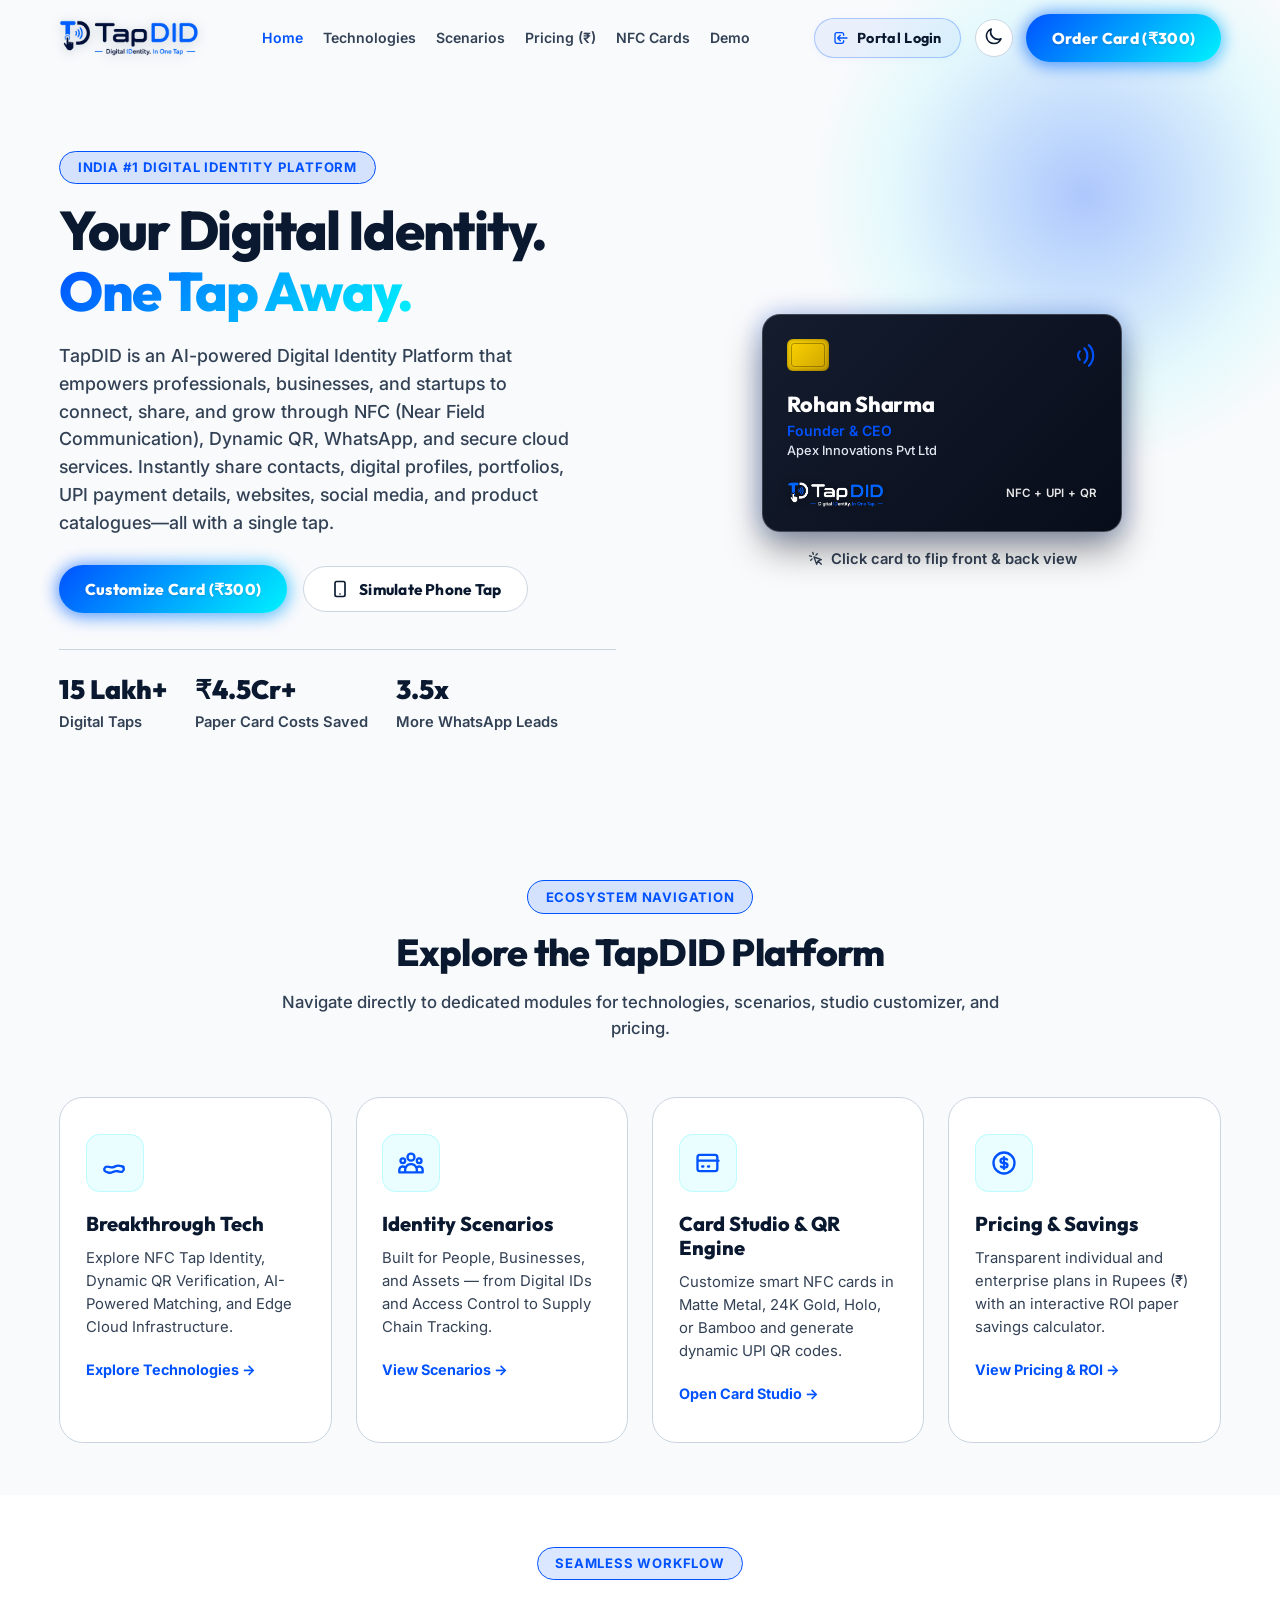
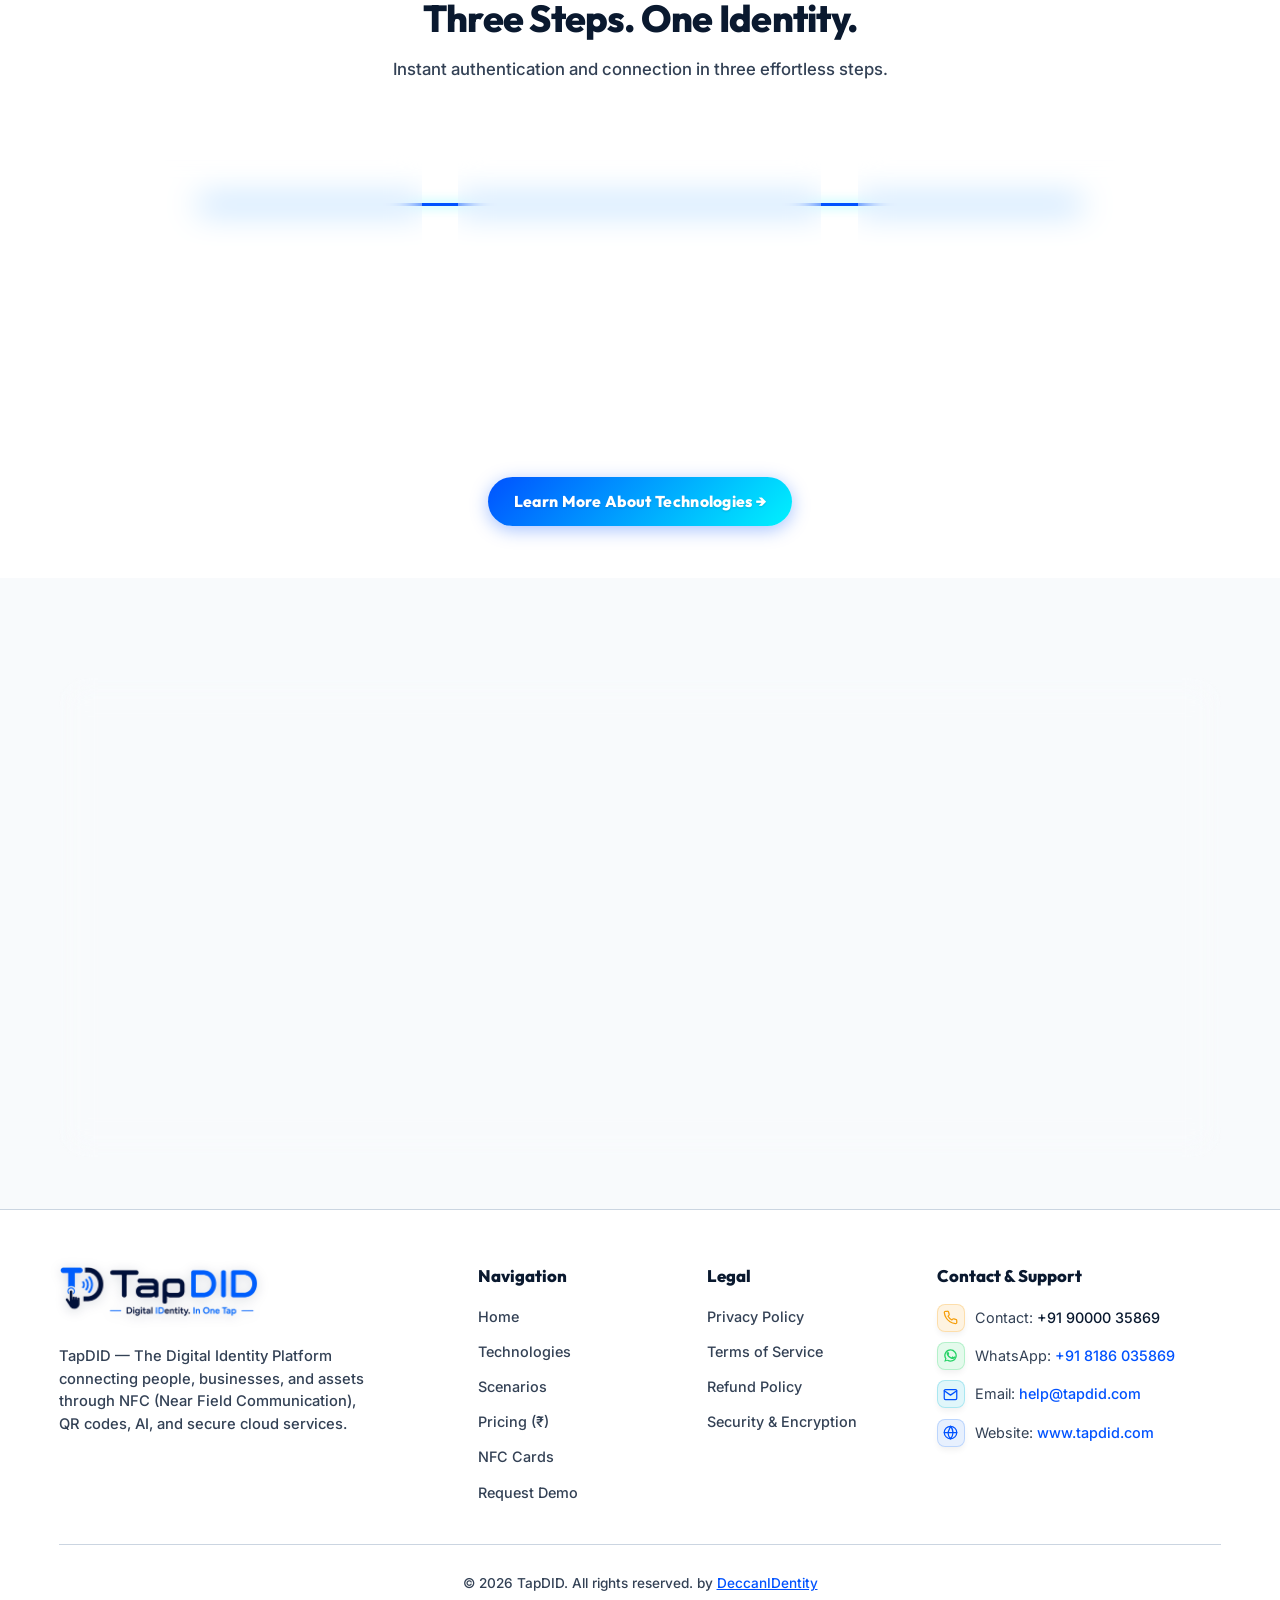
==== commit c44c5b9f: "Live Fixes : migrate theme preference storage from localStorage to sessionStorage across all pages" ====
--- a/index.html
+++ b/index.html
@@ -4,7 +4,7 @@
 <head>
   <script>
     (function () {
-      var saved = localStorage.getItem('tapdid_theme') || 'light';
+      var saved = sessionStorage.getItem('tapdid_theme') || 'light';
       document.documentElement.setAttribute('data-theme', saved);
     })();
   </script>
@@ -56,7 +56,7 @@
           <li><a href="card-studio.html" class="nav-link">NFC Cards</a></li>
           <li><a href="demo.html" class="nav-link">Demo</a></li>
           <li class="mobile-portal-item">
-            <a href="https://tapdid.in/login" target="_blank" rel="noopener noreferrer" class="nav-link nav-link-portal">
+            <a href="https://portal.tapdid.com/login" target="_blank" rel="noopener noreferrer" class="nav-link nav-link-portal">
               <svg width="16" height="16" fill="none" stroke="currentColor" viewBox="0 0 24 24">
                 <path stroke-linecap="round" stroke-linejoin="round" stroke-width="2" d="M11 16l-4-4m0 0l4-4m-4 4h14m-5 4v1a3 3 0 01-3 3H6a3 3 0 01-3-3V7a3 3 0 013-3h7a3 3 0 013 3v1" />
               </svg>
@@ -70,7 +70,7 @@
       </nav>
 
       <div class="nav-actions">
-        <a href="https://tapdid.in/login" target="_blank" rel="noopener noreferrer" class="btn-portal-login" title="Login to TapDID Portal (tapdid.in)">
+        <a href="https://portal.tapdid.com/login" target="_blank" rel="noopener noreferrer" class="btn-portal-login" title="Login to TapDID Portal (portal.tapdid.com)">
           <svg class="portal-icon" width="16" height="16" fill="none" stroke="currentColor" viewBox="0 0 24 24">
             <path stroke-linecap="round" stroke-linejoin="round" stroke-width="2" d="M11 16l-4-4m0 0l4-4m-4 4h14m-5 4v1a3 3 0 01-3 3H6a3 3 0 01-3-3V7a3 3 0 013-3h7a3 3 0 013 3v1" />
           </svg>
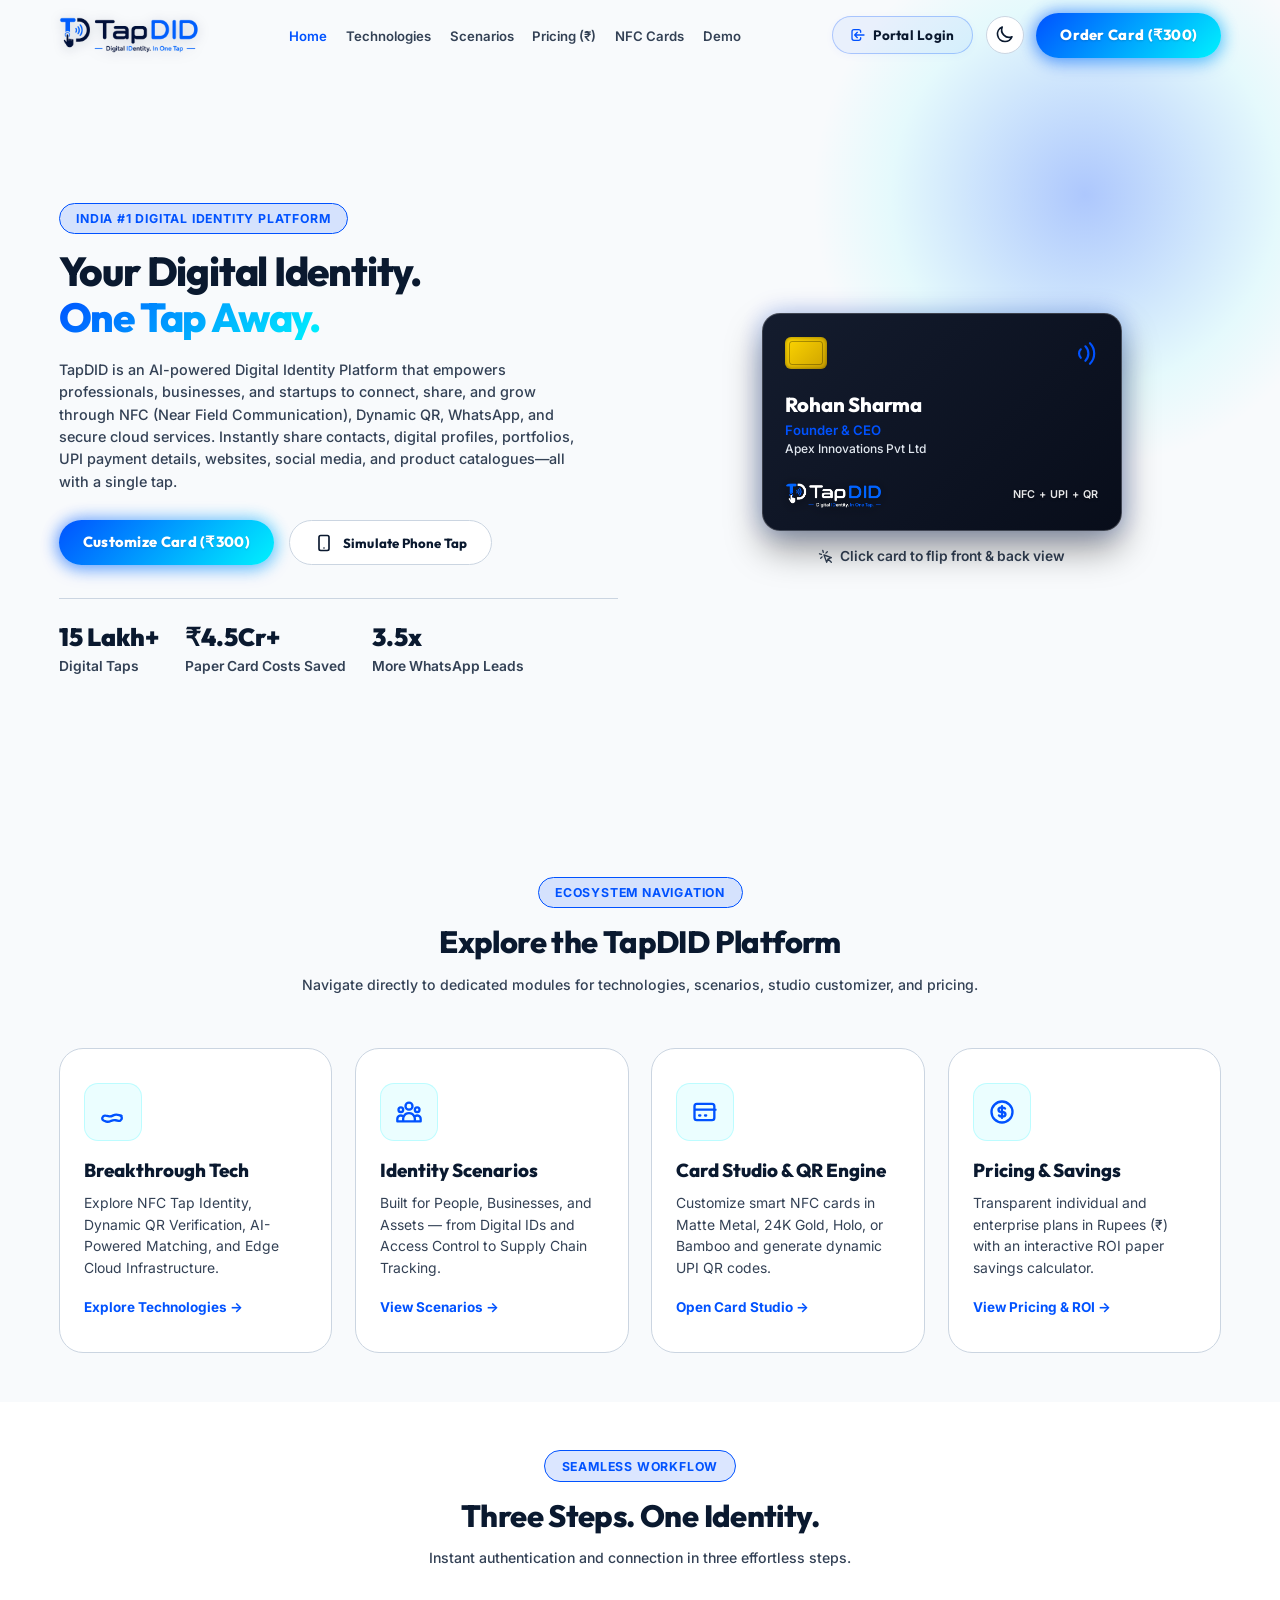
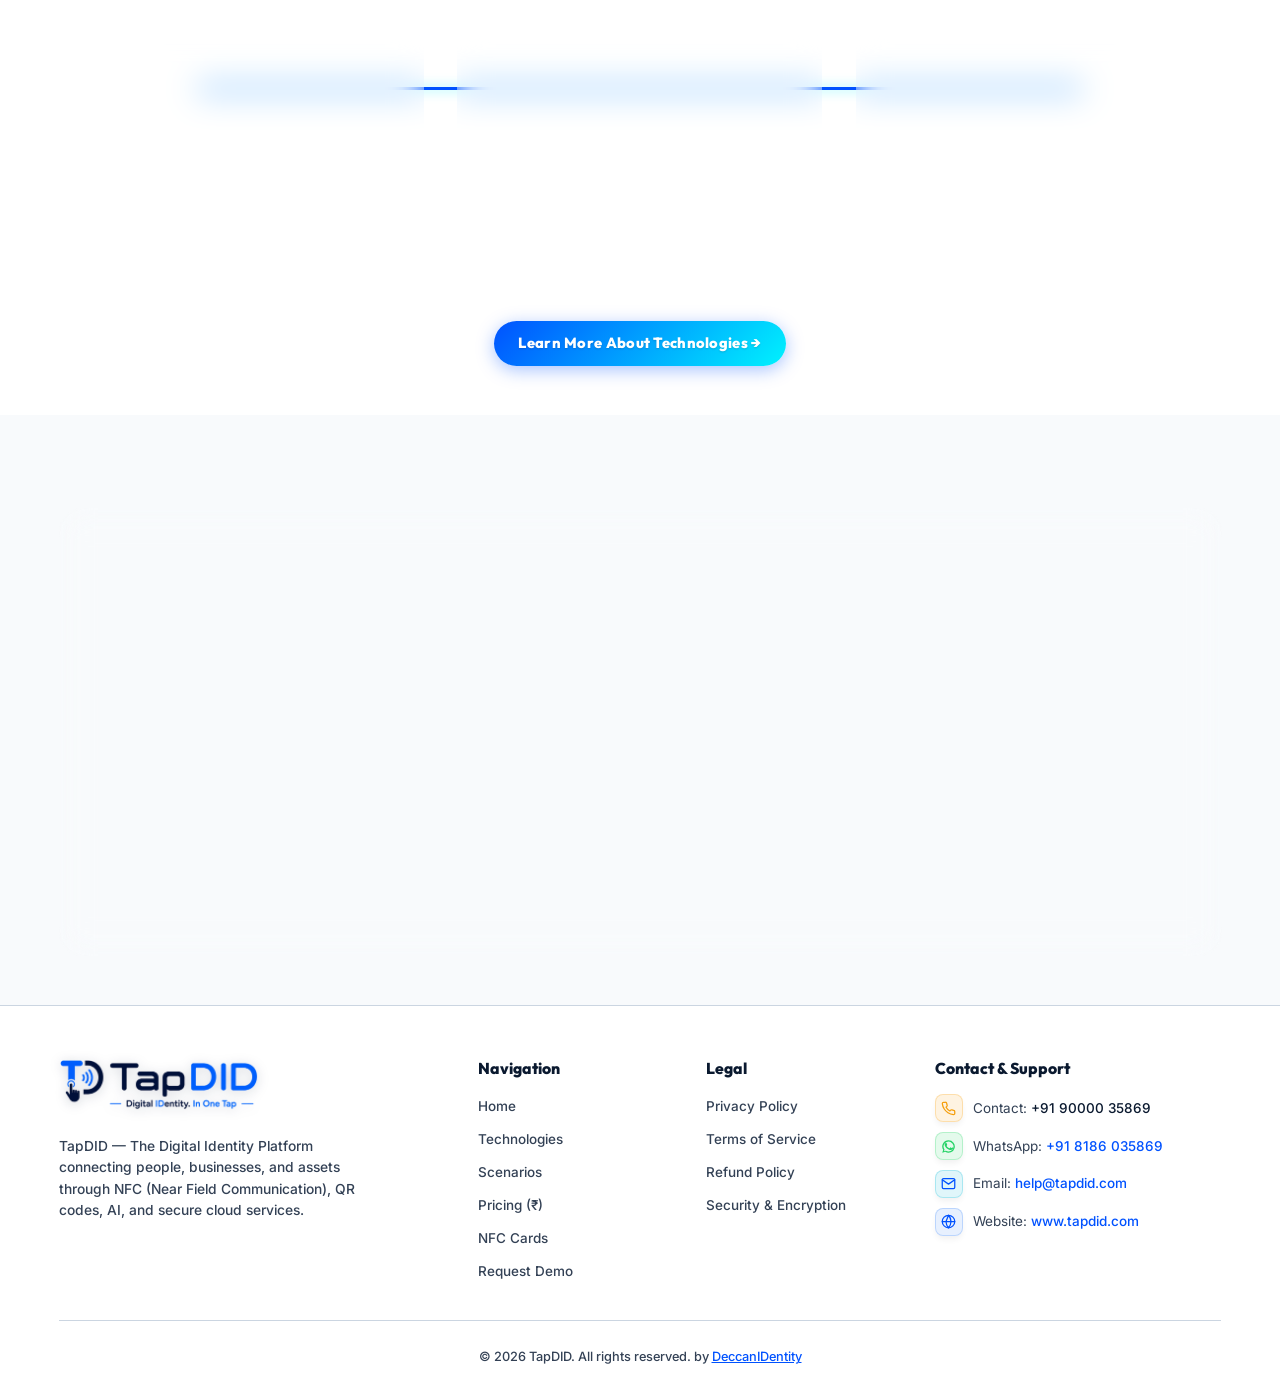
==== commit 077c96ea: "Live Fix : implement robust QR generation with branded center logo, mobile menu backdrop, and secure" ====
--- a/index.html
+++ b/index.html
@@ -4,8 +4,12 @@
 <head>
   <script>
     (function () {
-      var saved = sessionStorage.getItem('tapdid_theme') || 'light';
-      document.documentElement.setAttribute('data-theme', saved);
+      try {
+        var saved = sessionStorage.getItem('tapdid_theme') || 'light';
+        document.documentElement.setAttribute('data-theme', saved);
+      } catch (e) {
+        document.documentElement.setAttribute('data-theme', 'light');
+      }
     })();
   </script>
   <meta charset="UTF-8">
@@ -163,7 +167,7 @@
           <!-- Back Face -->
           <div class="card-face card-face-back">
             <div style="background: #fff; padding: 0.5rem; border-radius: 12px; display: inline-block;">
-              <img src="https://api.qrserver.com/v1/create-qr-code/?size=200x200&data=https://www.tapdid.com" alt="TapDID QR Code" class="card-back-qr-img" style="width: 100px; height: 100px; display: block; border-radius: 6px;">
+              <img src="https://api.qrserver.com/v1/create-qr-code/?size=200x200&ecc=H&color=000000&bgcolor=ffffff&data=https://www.tapdid.com" alt="TapDID QR Code" class="card-back-qr-img" style="width: 100px; height: 100px; display: block; border-radius: 6px;">
             </div>
             <p style="margin-top: 0.6rem; font-size: 0.88rem; font-weight: 500; color: #ffffff;">Scan QR to open www.tapdid.com</p>
           </div>
--- a/styles.css
+++ b/styles.css
@@ -81,7 +81,7 @@
 
 html {
   scroll-behavior: smooth;
-  font-size: 16px;
+  font-size: 15px;
   -webkit-font-smoothing: antialiased;
   -moz-osx-font-smoothing: grayscale;
   text-rendering: optimizeLegibility;
@@ -172,7 +172,7 @@
 }
 
 .section-title {
-  font-size: 2.35rem;
+  font-size: 2.05rem;
   letter-spacing: -0.02em;
   margin-bottom: 0.85rem;
   color: var(--text-main);
@@ -180,7 +180,7 @@
 
 .section-subtitle {
   color: var(--text-muted);
-  font-size: 1.05rem;
+  font-size: 0.94rem;
   font-weight: 500;
 }
 
@@ -194,7 +194,7 @@
   border-radius: var(--radius-full);
   font-family: var(--font-heading);
   font-weight: 750;
-  font-size: 0.96rem;
+  font-size: 0.88rem;
   letter-spacing: 0.015em;
   cursor: pointer;
   transition: all var(--transition-fast);
@@ -539,7 +539,7 @@
 }
 
 .hero-content h1 {
-  font-size: 3.4rem;
+  font-size: 2.7rem;
   line-height: 1.12;
   letter-spacing: -0.03em;
   margin-bottom: 1.25rem;
@@ -548,7 +548,7 @@
 
 .hero-content p {
   color: var(--text-muted);
-  font-size: 1.12rem;
+  font-size: 0.96rem;
   font-weight: 500;
   margin-bottom: 1.8rem;
   max-width: 520px;
@@ -1518,6 +1518,9 @@
 }
 
 @media (max-width: 640px) {
+  .btn-portal-login {
+    display: none !important;
+  }
   .demo-form-vertical .form-row {
     flex-direction: column;
     gap: 1rem;
@@ -2311,7 +2314,7 @@
   .section-subtitle,
   .hero-content p,
   .footer-brand p {
-    font-size: 1rem !important;
+    font-size: 0.9rem !important;
     line-height: 1.6;
   }
 
@@ -2360,7 +2363,7 @@
   }
 
   .nav-link {
-    font-size: 1.05rem;
+    font-size: 0.94rem;
   }
 
   .footer-links a {
@@ -2374,7 +2377,7 @@
   }
 
   .section-title {
-    font-size: 1.85rem;
+    font-size: 1.55rem;
   }
 
   /* Mobile 3D NFC Card Preview Optimizations */
@@ -2430,7 +2433,7 @@
   }
 
   .pricing-price {
-    font-size: 1.85rem;
+    font-size: 1.6rem;
   }
 
   .pricing-features li {
@@ -2478,7 +2481,7 @@
   }
 
   .hero-content h1 {
-    font-size: 2.2rem;
+    font-size: 1.8rem;
   }
 
   .roi-stats-grid {
@@ -3286,4 +3289,9 @@
   gap: 0.65rem;
   margin-top: auto;
   padding-top: 0.75rem;
-}+}
+@media (max-width: 768px) {
+  .header .btn-portal-login {
+    display: none !important;
+  }
+}
